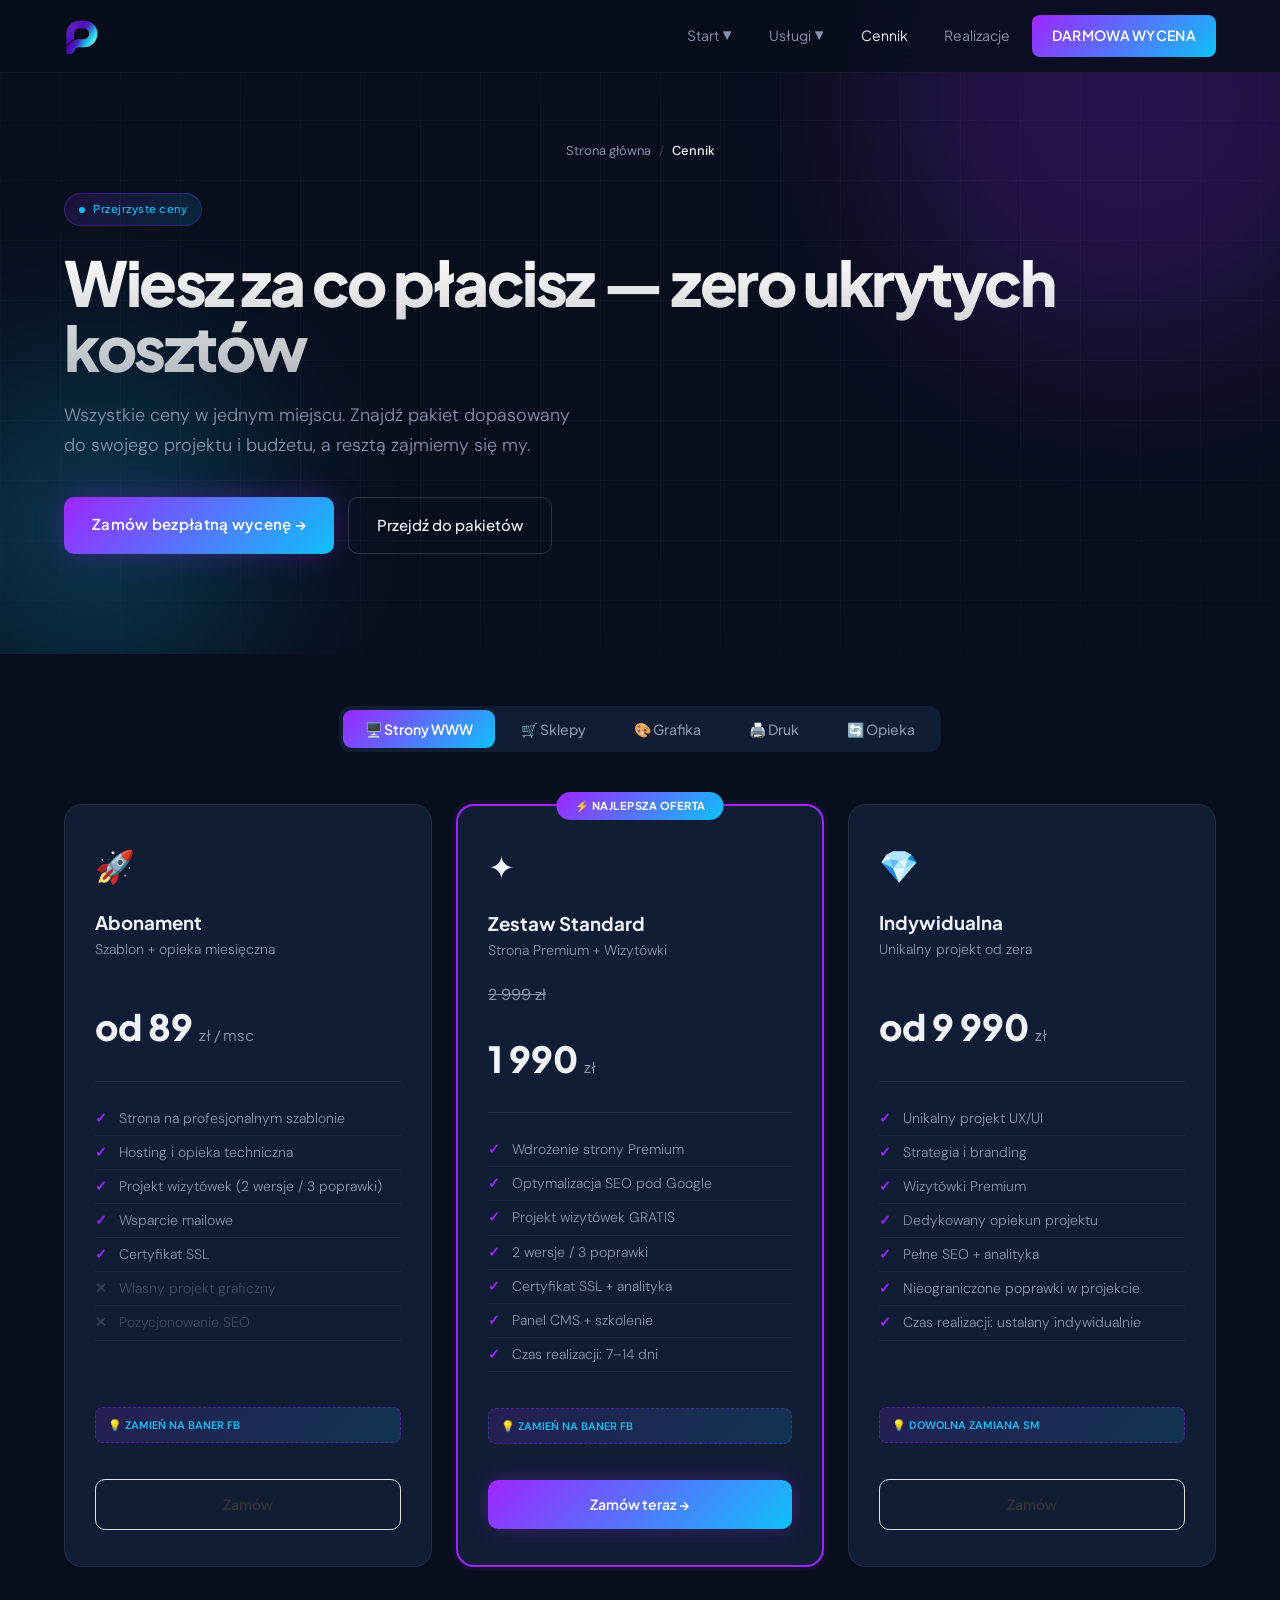
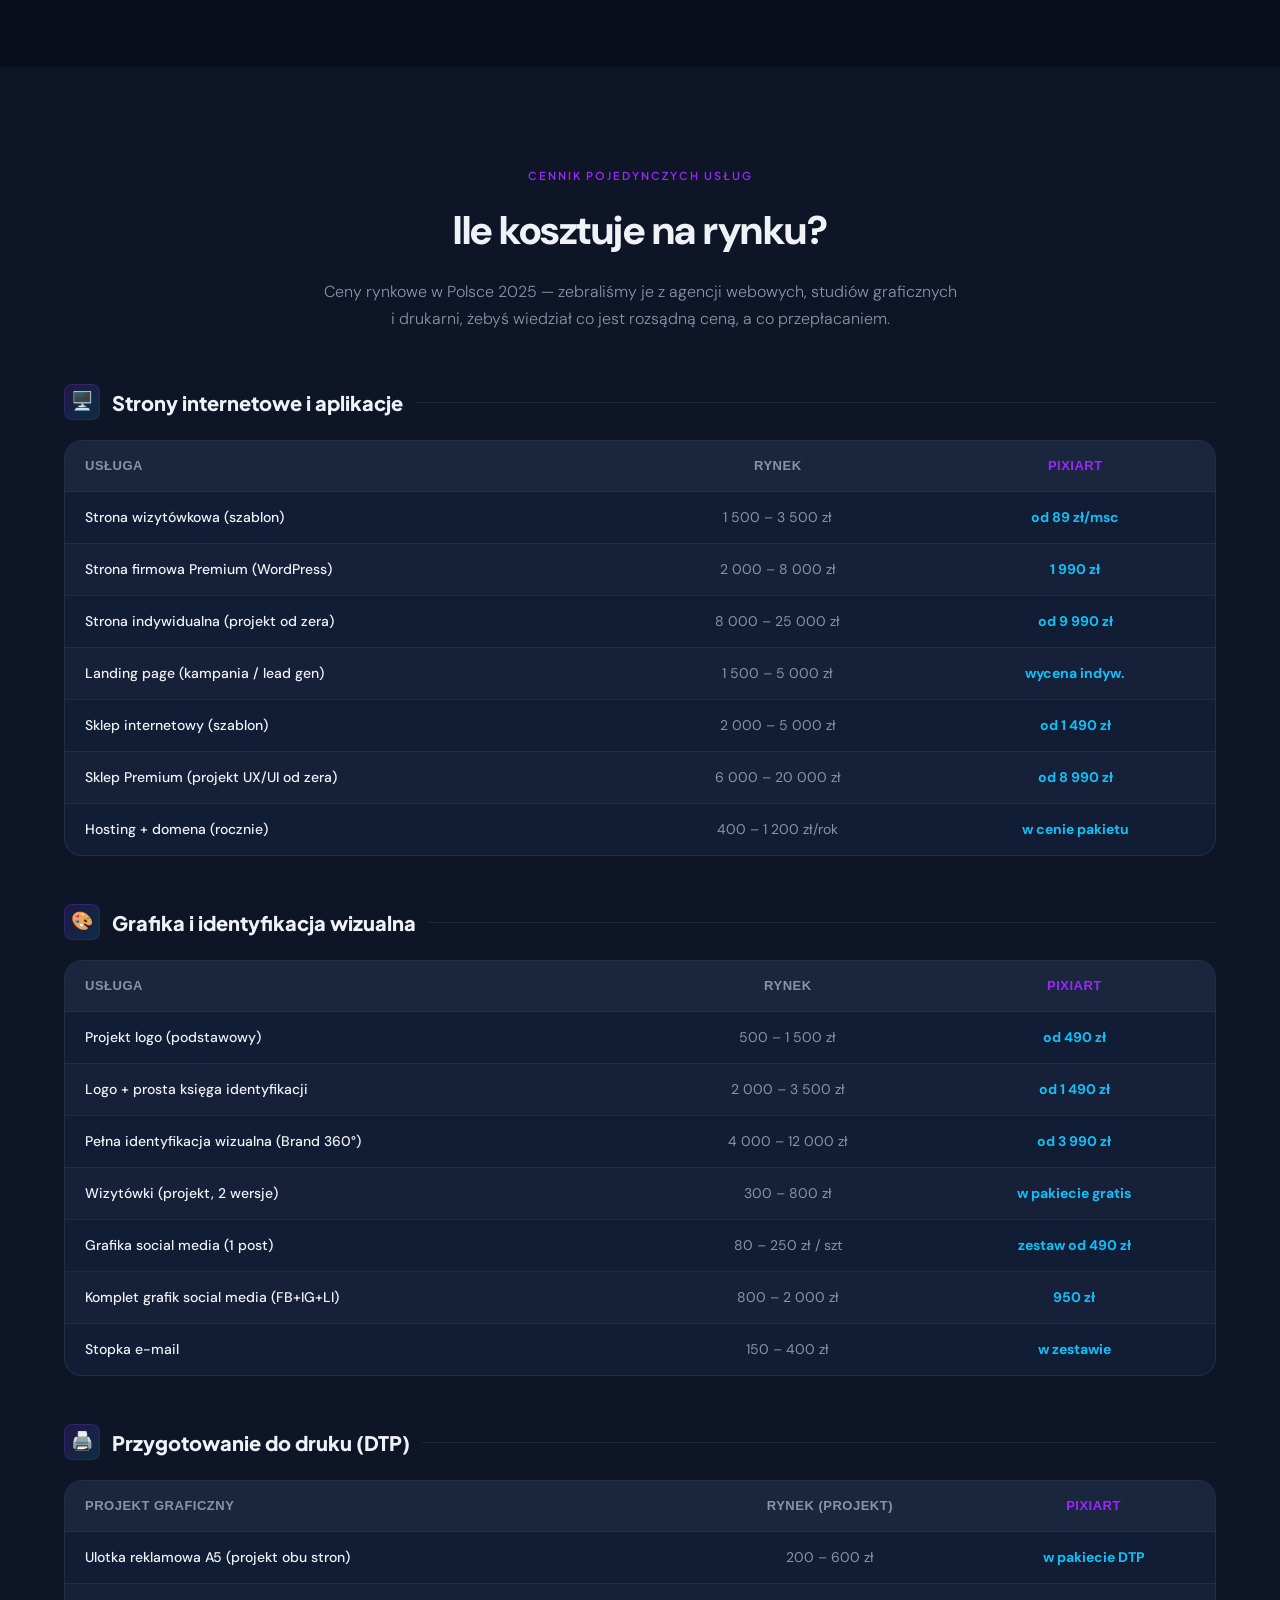
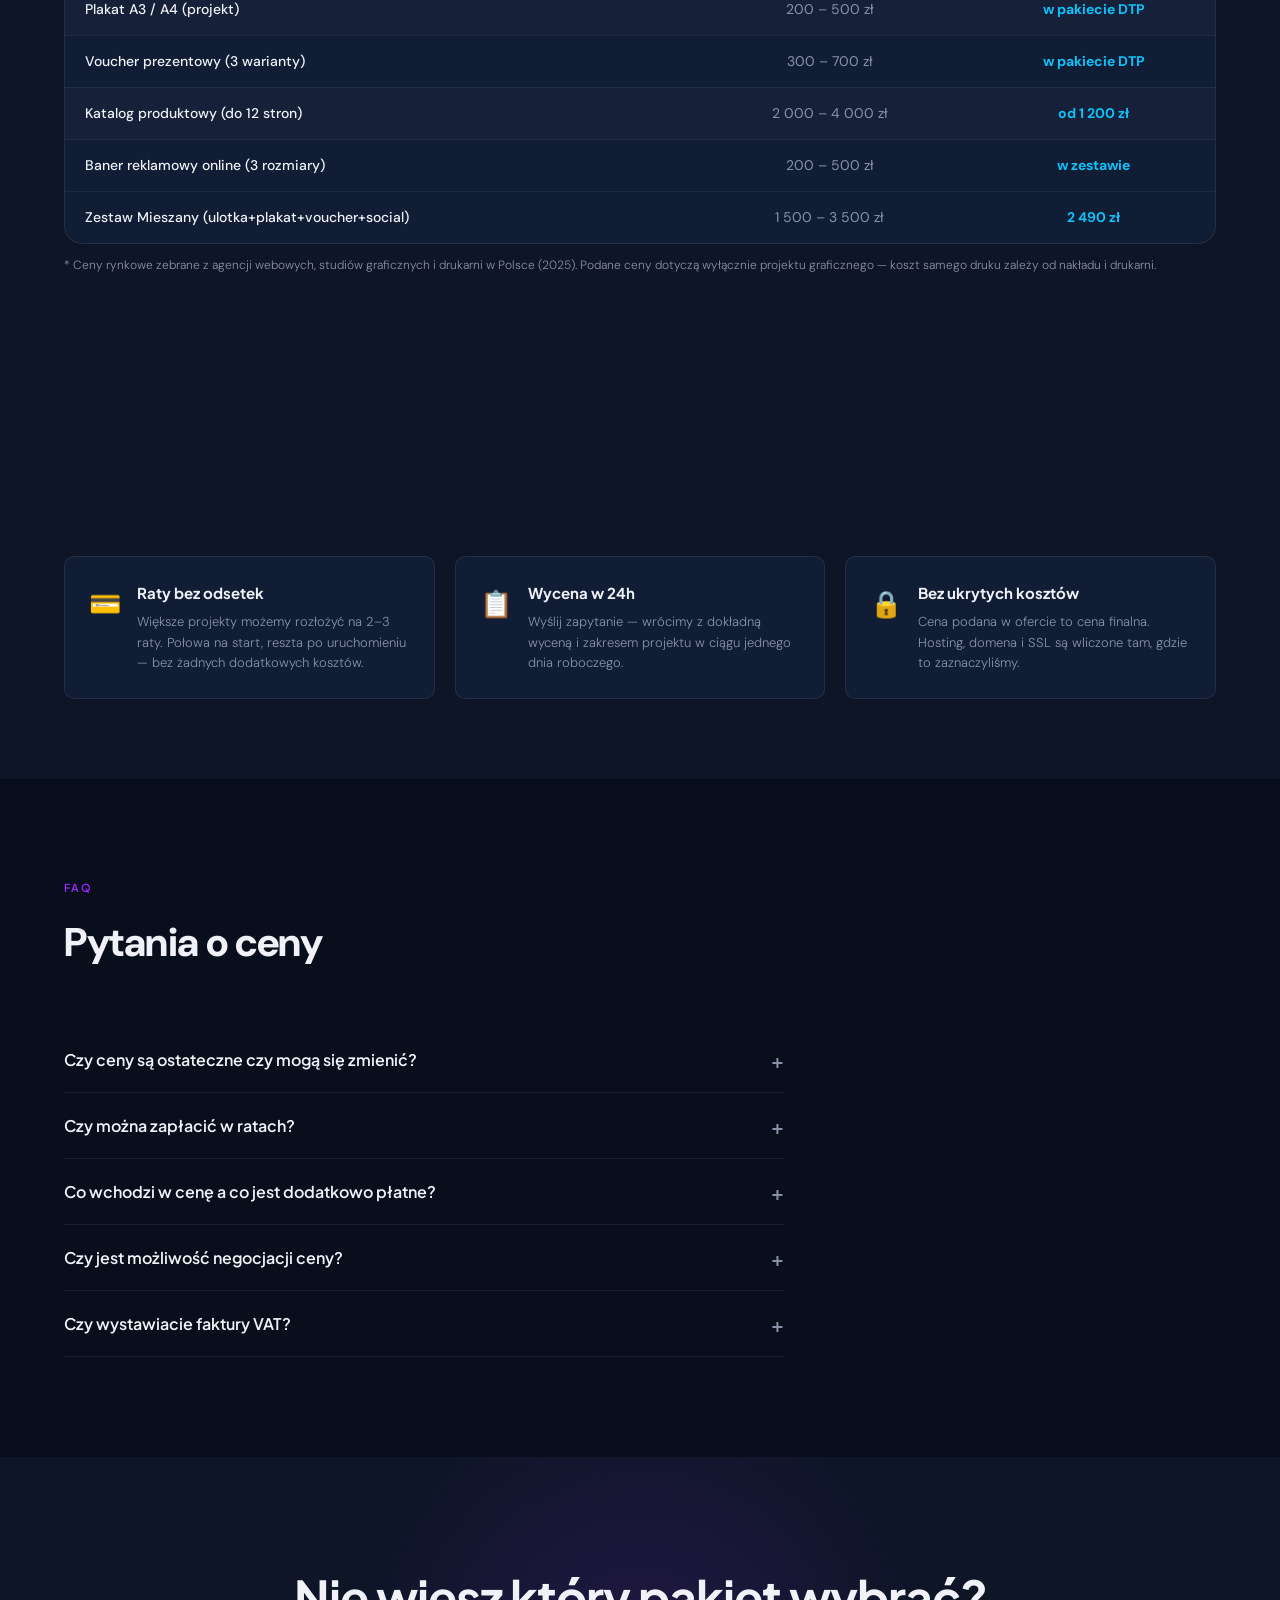
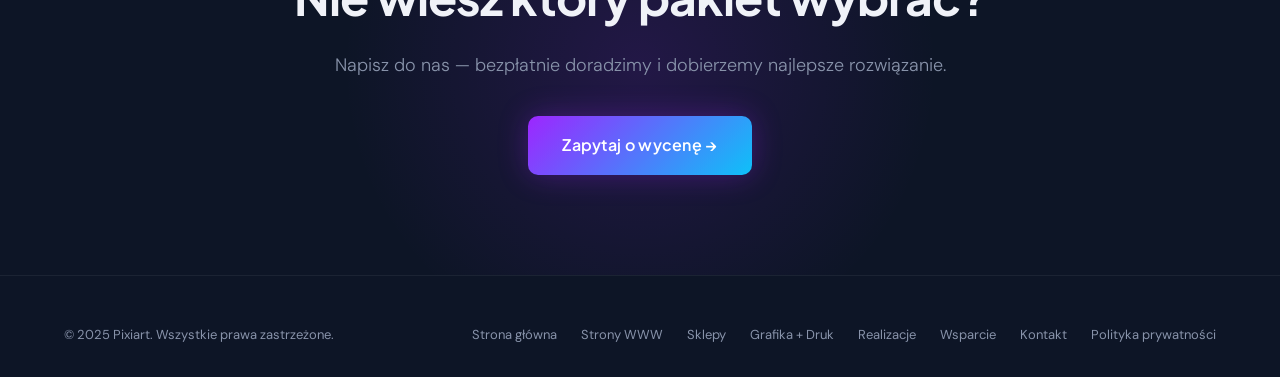
==== cennik.html @ 63eefca2 "no message" ====
<!DOCTYPE html>
<html lang="pl">
<head>
  <meta charset="UTF-8">
  <meta name="viewport" content="width=device-width, initial-scale=1.0">
  <meta name="description" content="Cennik — Pixiart. Przejrzyste ceny stron internetowych, sklepów e-commerce, identyfikacji wizualnej, grafiki i opieki po wdrożeniu. Bez ukrytych kosztów.">
  <title>Cennik — Pixiart</title>
 <link rel="stylesheet" href="style.css">
</head>
<body>

<!-- NAV -->
<nav class="nav" id="nav">
  <div class="nav__inner">
    <a href="index.html" class="logo">
      <img src="images/sygnet.png" alt="Pixiart Logo">
    </a>
    <ul class="nav__menu">
      <li class="nav__item">
        <a href="index.html" class="nav__link">Start <small>▼</small></a>
        <ul class="dropdown-menu">
          <li><a href="index.html#oferta">Strony WWW</a></li>
          <li><a href="index.html#sklepy">Sklepy Online</a></li>
          <li><a href="realizacje.html">Portfolio</a></li>
          <li><a href="index.html#komunikacja">Grafika + Druk</a></li>
          <li><a href="index.html#opinie">Opinie</a></li>
          <li><a href="index.html#faq">Najczęstsze pytania</a></li>
          <li><a href="wsparcie.html">Opieka po wdrożeniu</a></li>
        </ul>
      </li>
      <li class="nav__item">
        <a href="#" class="nav__link">Usługi <small>▼</small></a>
        <ul class="dropdown-menu">
          <li><a href="strony.html">Projektowanie Stron</a></li>
          <li><a href="sklepy.html">Sklepy E-commerce</a></li>
          <li><a href="identyfikacja.html">Grafika + Druk</a></li>
        </ul>
      </li>
      <li><a href="cennik.html" class="nav__link active">Cennik</a></li>
      <li><a href="realizacje.html" class="nav__link">Realizacje</a></li>
      <li><a href="kontakt.html" class="nav__link nav__cta">DARMOWA WYCENA</a></li>
    </ul>
    <button class="hamburger" id="hamburger" aria-label="Menu">
      <span></span><span></span><span></span>
    </button>
  </div>
</nav>

<!-- MOBILE MENU -->
<div class="mobile-menu" id="mobile-menu">
  <div style="padding: 20px; border-bottom: 1px solid rgba(255,255,255,0.1); margin-bottom: 10px;">
    <small style="color: var(--blue); text-transform: uppercase; letter-spacing: 1px;">Menu</small>
  </div>
  <a href="index.html#oferta" class="mob-link">Strony WWW</a>
  <a href="index.html#sklepy" class="mob-link">Sklepy Online</a>
  <a href="realizacje.html" class="mob-link">Realizacje</a>
  <a href="index.html#komunikacja" class="mob-link">Grafika + Druk</a>
  <a href="wsparcie.html" class="mob-link">Opieka i Wsparcie</a>
  <a href="index.html#faq" class="mob-link">FAQ</a>
  <div style="margin-top: 20px; padding: 0 20px;">
    <a href="kontakt.html" class="mob-cta">DARMOWA WYCENA →</a>
  </div>
</div>

<main>

<!-- HERO -->
<section class="hero">
  <div class="hero-orb hero-orb-1"></div>
  <div class="hero-orb hero-orb-2"></div>
  <div class="hero-grid"></div>
  <div class="container">
    <div class="breadcrumb" style="justify-content:center;">
      <a href="index.html">Strona główna</a>
      <span>/</span>
      <strong>Cennik</strong>
    </div>
    <div class="hero__label">Przejrzyste ceny</div>
    <h1>Wiesz za co płacisz — zero ukrytych kosztów</h1>
    <p class="hero__sub">Wszystkie ceny w jednym miejscu. Znajdź pakiet dopasowany do swojego projektu i budżetu, a resztą zajmiemy się my.</p>
    <div class="hero__actions">
      <a href="kontakt.html" class="btn-primary">Zamów bezpłatną wycenę →</a>
      <a href="#pakiety" class="btn-ghost">Przejdź do pakietów</a>
    </div>
  </div>
</section>

<!-- PAKIETY Z TABAMI -->
<section id="pakiety" style="padding-top:0;">
  <div class="container">

    <div class="reveal" style="text-align:center;">
      <div class="price-tabs">
        <button class="price-tab active" onclick="switchTab('www', this)">🖥️ Strony WWW</button>
        <button class="price-tab" onclick="switchTab('sklepy', this)">🛒 Sklepy</button>
        <button class="price-tab" onclick="switchTab('grafika', this)">🎨 Grafika</button>
        <button class="price-tab" onclick="switchTab('druk', this)">🖨️ Druk</button>
        <button class="price-tab" onclick="switchTab('opieka', this)">🔄 Opieka</button>
      </div>
    </div>

    <!-- ── TAB: WWW ── -->
    <div class="tab-panel active reveal" id="tab-www">
      <div class="cards-grid">
        <div class="price-card">
          <div class="card-icon">🚀</div>
          <h3>Abonament</h3>
          <p class="card-sub">Szablon + opieka miesięczna</p>
          <div class="card-price">od 89 <span>zł / msc</span></div>
          <div class="card-divider"></div>
          <ul class="card-list">
            <li>Strona na profesjonalnym szablonie</li>
            <li>Hosting i opieka techniczna</li>
            <li>Projekt wizytówek (2 wersje / 3 poprawki)</li>
            <li>Wsparcie mailowe</li>
            <li>Certyfikat SSL</li>
            <li class="no">Własny projekt graficzny</li>
            <li class="no">Pozycjonowanie SEO</li>
          </ul>
          <div class="exchange-tag">💡 ZAMIEŃ NA BANER FB</div>
          <a href="kontakt.html" class="card-btn">Zamów</a>
        </div>

        <div class="price-card price-card--featured">
          <div class="badge-top">⚡ NAJLEPSZA OFERTA</div>
          <div class="card-icon">✦</div>
          <h3>Zestaw Standard</h3>
          <p class="card-sub">Strona Premium + Wizytówki</p>
          <div class="price-old">2 999 zł</div>
          <div class="card-price">1 990 <span>zł</span></div>
          <div class="card-divider"></div>
          <ul class="card-list">
            <li>Wdrożenie strony Premium</li>
            <li>Optymalizacja SEO pod Google</li>
            <li>Projekt wizytówek GRATIS</li>
            <li>2 wersje / 3 poprawki</li>
            <li>Certyfikat SSL + analityka</li>
            <li>Panel CMS + szkolenie</li>
            <li>Czas realizacji: 7–14 dni</li>
          </ul>
          <div class="exchange-tag">💡 ZAMIEŃ NA BANER FB</div>
          <a href="kontakt.html" class="card-btn card-btn--primary">Zamów teraz →</a>
        </div>

        <div class="price-card">
          <div class="card-icon">💎</div>
          <h3>Indywidualna</h3>
          <p class="card-sub">Unikalny projekt od zera</p>
          <div class="card-price">od 9 990 <span>zł</span></div>
          <div class="card-divider"></div>
          <ul class="card-list">
            <li>Unikalny projekt UX/UI</li>
            <li>Strategia i branding</li>
            <li>Wizytówki Premium</li>
            <li>Dedykowany opiekun projektu</li>
            <li>Pełne SEO + analityka</li>
            <li>Nieograniczone poprawki w projekcie</li>
            <li>Czas realizacji: ustalany indywidualnie</li>
          </ul>
          <div class="exchange-tag">💡 DOWOLNA ZAMIANA SM</div>
          <a href="kontakt.html" class="card-btn">Zamów</a>
        </div>
      </div>
    </div>

    <!-- ── TAB: SKLEPY ── -->
    <div class="tab-panel reveal" id="tab-sklepy">
      <div class="cards-grid">
        <div class="price-card">
          <div class="card-icon">🛒</div>
          <h3>Sklep Starter</h3>
          <p class="card-sub">Gotowy szablon + konfiguracja</p>
          <div class="card-price">od 1 490 <span>zł</span></div>
          <div class="card-divider"></div>
          <ul class="card-list">
            <li>Sklep na sprawdzonym szablonie</li>
            <li>Do 50 produktów</li>
            <li>Płatności online (Przelewy24 / Stripe)</li>
            <li>Integracja z InPost / kurierami</li>
            <li>Certyfikat SSL</li>
            <li class="no">Własny projekt graficzny</li>
            <li class="no">Integracja z Baselinker</li>
          </ul>
          <div class="exchange-tag">💡 ZAMIEŃ NA BANER FB</div>
          <a href="kontakt.html" class="card-btn">Zamów</a>
        </div>

        <div class="price-card price-card--featured">
          <div class="badge-top">⚡ NAJPOPULARNIEJSZY</div>
          <div class="card-icon">🏪</div>
          <h3>Sklep Standard</h3>
          <p class="card-sub">Projekt Premium + pełna konfiguracja</p>
          <div class="price-old">5 990 zł</div>
          <div class="card-price">3 990 <span>zł</span></div>
          <div class="card-divider"></div>
          <ul class="card-list">
            <li>Unikalny projekt graficzny sklepu</li>
            <li>Nielimitowana liczba produktów</li>
            <li>Płatności (Przelewy24 / Stripe / BLIK)</li>
            <li>Integracja z InPost, DPD, kurierami</li>
            <li>Certyfikat SSL + analityka Google</li>
            <li>Podstawowe SEO sklepu GRATIS</li>
            <li>Facebook / Meta Pixel</li>
          </ul>
          <div class="exchange-tag">💡 ZAMIEŃ NA KAMPANIĘ META</div>
          <a href="kontakt.html" class="card-btn card-btn--primary">Zamów teraz →</a>
        </div>

        <div class="price-card">
          <div class="card-icon">🚀</div>
          <h3>Sklep Premium</h3>
          <p class="card-sub">Zaawansowany e-commerce od zera</p>
          <div class="card-price">od 8 990 <span>zł</span></div>
          <div class="card-divider"></div>
          <ul class="card-list">
            <li>Dedykowany projekt UX/UI</li>
            <li>Zaawansowane filtry i wyszukiwarka</li>
            <li>Program lojalnościowy / rabaty</li>
            <li>Integracja z ERP / Baselinker</li>
            <li>Pełne SEO + audyt prędkości</li>
            <li>Google Merchant + Shopping</li>
            <li>Dedykowany opiekun projektu</li>
          </ul>
          <div class="exchange-tag">💡 DOWOLNA ZAMIANA SM</div>
          <a href="kontakt.html" class="card-btn">Zamów</a>
        </div>
      </div>
    </div>

    <!-- ── TAB: GRAFIKA ── -->
    <div class="tab-panel reveal" id="tab-grafika">
      <div class="cards-grid">
        <div class="price-card">
          <div class="card-icon">✏️</div>
          <h3>Logo Basic</h3>
          <p class="card-sub">Logotyp dla nowej marki</p>
          <div class="card-price">od 490 <span>zł</span></div>
          <div class="card-divider"></div>
          <ul class="card-list">
            <li>Projekt logotypu (2 koncepcje)</li>
            <li>3 rundy poprawek</li>
            <li>Pliki źródłowe (AI, PDF, PNG, SVG)</li>
            <li>Wersja pozioma i pionowa</li>
            <li>Wersja kolorowa i mono</li>
            <li class="no">Paleta kolorów marki</li>
            <li class="no">Brand book</li>
          </ul>
          <a href="kontakt.html" class="card-btn">Zamów</a>
        </div>

        <div class="price-card price-card--featured">
          <div class="badge-top">💎 POLECAMY</div>
          <div class="card-icon">✦</div>
          <h3>Brand Identity</h3>
          <p class="card-sub">Pełna identyfikacja wizualna</p>
          <div class="card-price">od 1 490 <span>zł</span></div>
          <div class="card-divider"></div>
          <ul class="card-list">
            <li>Logo (3 koncepcje + poprawki)</li>
            <li>Paleta kolorów marki (HEX + CMYK)</li>
            <li>Dobór typografii (2 kroje)</li>
            <li>Projekt wizytówek (2 wersje)</li>
            <li>Szablony social media (3 formaty)</li>
            <li>Brand book — 1-stronicowe summary</li>
            <li>Stopka e-mail</li>
          </ul>
          <a href="kontakt.html" class="card-btn card-btn--primary">Zamów →</a>
        </div>

        <div class="price-card">
          <div class="card-icon">🖥️</div>
          <h3>Zestaw Cyfrowy</h3>
          <p class="card-sub">Social media i online</p>
          <div class="card-price">950 <span>zł</span></div>
          <div class="card-divider"></div>
          <ul class="card-list">
            <li>Grafiki social media (FB / IG / LinkedIn)</li>
            <li>Banery reklamowe online (3 rozmiary)</li>
            <li>Stopka e-mail z grafiką</li>
            <li>Okładka Facebook + zdjęcie profilowe</li>
            <li>Spójna identyfikacja wizualna</li>
            <li class="no">Materiały drukowane</li>
            <li class="no">Brand book</li>
          </ul>
          <a href="kontakt.html" class="card-btn">Zamów</a>
        </div>
      </div>
    </div>

    <!-- ── TAB: DRUK ── -->
    <div class="tab-panel reveal" id="tab-druk">
      <div class="cards-grid">
        <div class="price-card">
          <div class="card-icon">🖨️</div>
          <h3>Zestaw DTP</h3>
          <p class="card-sub">Materiały do druku</p>
          <div class="card-price">1 850 <span>zł</span></div>
          <div class="card-divider"></div>
          <ul class="card-list">
            <li>Ulotka reklamowa (2 strony)</li>
            <li>Plakat (A3 / A4 / A5 — 1 format)</li>
            <li>Voucher (3 warianty kwotowe)</li>
            <li>Przygotowanie do druku (CMYK + spady)</li>
            <li>Pliki gotowe dla drukarni</li>
            <li class="no">Grafiki online</li>
            <li class="no">Katalog / folder</li>
          </ul>
          <a href="kontakt.html" class="card-btn">Zamów</a>
        </div>

        <div class="price-card price-card--featured">
          <div class="badge-top">💎 POLECAMY</div>
          <div class="card-icon">🔁</div>
          <h3>Zestaw Mieszany</h3>
          <p class="card-sub">Online + druk w jednym</p>
          <div class="card-price">2 490 <span>zł</span></div>
          <div class="card-divider"></div>
          <ul class="card-list">
            <li>Grafiki online (FB / IG / LinkedIn)</li>
            <li>Ulotka + plakat + voucher</li>
            <li>Spójna identyfikacja wizualna</li>
            <li>Pełny pack marketingowy</li>
            <li>Przygotowanie do druku w cenie</li>
            <li>Banery reklamowe online</li>
            <li>Stopka e-mail</li>
          </ul>
          <a href="kontakt.html" class="card-btn card-btn--primary">Zamów →</a>
        </div>

        <div class="price-card">
          <div class="card-icon">📚</div>
          <h3>Katalog / Folder</h3>
          <p class="card-sub">Materiały sprzedażowe</p>
          <div class="card-price">od 1 200 <span>zł</span></div>
          <div class="card-divider"></div>
          <ul class="card-list">
            <li>Projekt katalogu (do 12 stron)</li>
            <li>Folder firmowy (3 warianty)</li>
            <li>Przygotowanie do druku (CMYK + spady)</li>
            <li>Wersja PDF do wysyłki mailowej</li>
            <li>2 rundy poprawek</li>
            <li class="no">Grafiki online</li>
            <li class="no">Social media</li>
          </ul>
          <a href="kontakt.html" class="card-btn">Zamów</a>
        </div>
      </div>
    </div>

    <!-- ── TAB: OPIEKA ── -->
    <div class="tab-panel" id="tab-opieka">
      <div class="care-cards reveal">
        <div class="care-card">
          <div class="care-tag care-tag--basic">BASIC</div>
          <h3>Opieka Basic</h3>
          <p class="care-sub">Dla małych stron wizytówkowych</p>
          <div class="care-price"><sup>od </sup>149 <sub>zł / msc</sub></div>
          <div class="care-divider"></div>
          <div class="care-limits">
            <div class="care-limit">📦 do 5 produktów / msc</div>
            <div class="care-limit">✏️ do 3 zmian treści / msc</div>
            <div class="care-limit">⏱️ czas reakcji: 48h</div>
          </div>
          <ul class="care-list">
            <li>Hosting + domena w cenie</li>
            <li>Certyfikat SSL</li>
            <li>Aktualizacje systemu CMS</li>
            <li>Kopia zapasowa (1× / tydzień)</li>
            <li>Raport miesięczny (odwiedziny)</li>
            <li class="no">Pozycjonowanie SEO</li>
            <li class="no">Grafiki social media</li>
            <li class="no">Dedykowany opiekun</li>
          </ul>
          <a href="kontakt.html" class="care-btn">Wybierz Basic</a>
        </div>

        <div class="care-card care-card--featured">
          <div class="badge-top">⚡ NAJPOPULARNIEJSZY</div>
          <div class="care-tag care-tag--pro">PRO</div>
          <h3>Opieka Pro</h3>
          <p class="care-sub">Dla sklepów i aktywnych firm</p>
          <div class="care-price"><sup>od </sup>349 <sub>zł / msc</sub></div>
          <div class="care-divider"></div>
          <div class="care-limits">
            <div class="care-limit">📦 do 20 produktów / msc</div>
            <div class="care-limit">✏️ do 10 zmian treści / msc</div>
            <div class="care-limit">⏱️ czas reakcji: 24h</div>
          </div>
          <ul class="care-list">
            <li>Hosting + domena w cenie</li>
            <li>Certyfikat SSL</li>
            <li>Aktualizacje systemu CMS</li>
            <li>Kopia zapasowa (codziennie)</li>
            <li>Raport miesięczny (pełna analityka)</li>
            <li>Podstawowe pozycjonowanie SEO</li>
            <li>2 grafiki social media / msc</li>
            <li class="no">Dedykowany opiekun</li>
          </ul>
          <a href="kontakt.html" class="care-btn care-btn--primary">Wybierz Pro →</a>
        </div>

        <div class="care-card">
          <div class="care-tag care-tag--max">MAX</div>
          <h3>Opieka Max</h3>
          <p class="care-sub">Dla rozwijających się e-commerce</p>
          <div class="care-price"><sup>od </sup>699 <sub>zł / msc</sub></div>
          <div class="care-divider"></div>
          <div class="care-limits">
            <div class="care-limit">📦 nielimitowane produkty</div>
            <div class="care-limit">✏️ nielimitowane zmiany</div>
            <div class="care-limit">⏱️ czas reakcji: 4h</div>
          </div>
          <ul class="care-list">
            <li>Hosting premium + domena</li>
            <li>Certyfikat SSL + WAF firewall</li>
            <li>Aktualizacje + monitoring 24/7</li>
            <li>Kopia zapasowa (real-time)</li>
            <li>Raport tygodniowy + rekomendacje</li>
            <li>Aktywne pozycjonowanie SEO</li>
            <li>4 grafiki social media / msc</li>
            <li><strong>Dedykowany opiekun projektu</strong></li>
          </ul>
          <a href="kontakt.html" class="care-btn">Wybierz Max</a>
        </div>
      </div>
    </div>

  </div>
</section>

<!-- CENNIK POJEDYNCZYCH USŁUG -->
<section style="background:var(--bg2);">
  <div class="container">
    <div class="reveal" style="text-align:center;max-width:640px;margin:0 auto 52px;">
      <div class="sec-label" style="text-align:center">Cennik pojedynczych usług</div>
      <div class="sec-title" style="text-align:center">Ile kosztuje na rynku?</div>
      <p style="color:var(--muted);font-size:16px;font-weight:300;text-align:center;">Ceny rynkowe w Polsce 2025 — zebraliśmy je z agencji webowych, studiów graficznych i drukarni, żebyś wiedział co jest rozsądną ceną, a co przepłacaniem.</p>
    </div>

    <!-- STRONY I APLIKACJE -->
    <div class="reveal" style="margin-bottom:48px;">
      <div style="display:flex;align-items:center;gap:12px;margin-bottom:20px;">
        <div style="width:36px;height:36px;border-radius:8px;background:var(--grad-soft);border:1px solid rgba(157,38,255,.2);display:flex;align-items:center;justify-content:center;font-size:18px;flex-shrink:0;">🖥️</div>
        <h3 style="font-size:20px;font-weight:800;">Strony internetowe i aplikacje</h3>
        <div style="flex:1;height:1px;background:rgba(255,255,255,.08);"></div>
      </div>
      <div style="background:var(--surface);border:1px solid rgba(255,255,255,.08);border-radius:var(--radius);overflow:hidden;">
        <table style="width:100%;border-collapse:collapse;font-size:14px;">
          <thead>
            <tr style="background:rgba(255,255,255,.04);border-bottom:1px solid rgba(255,255,255,.08);">
              <th style="padding:14px 20px;text-align:left;font-family:'Syne',sans-serif;font-weight:700;font-size:13px;color:var(--muted);letter-spacing:.5px;text-transform:uppercase;">Usługa</th>
              <th style="padding:14px 20px;text-align:center;font-family:'Syne',sans-serif;font-weight:700;font-size:13px;color:var(--muted);letter-spacing:.5px;text-transform:uppercase;">Rynek</th>
              <th style="padding:14px 20px;text-align:center;font-family:'Syne',sans-serif;font-weight:700;font-size:13px;color:var(--accent);letter-spacing:.5px;text-transform:uppercase;">Pixiart</th>
            </tr>
          </thead>
          <tbody>
            <tr style="border-bottom:1px solid rgba(255,255,255,.05);">
              <td style="padding:14px 20px;color:var(--text);font-weight:500;">Strona wizytówkowa (szablon)</td>
              <td style="padding:14px 20px;text-align:center;color:var(--muted);">1 500 – 3 500 zł</td>
              <td style="padding:14px 20px;text-align:center;font-weight:700;color:var(--blue);">od 89 zł/msc</td>
            </tr>
            <tr style="border-bottom:1px solid rgba(255,255,255,.05);background:rgba(255,255,255,.02);">
              <td style="padding:14px 20px;color:var(--text);font-weight:500;">Strona firmowa Premium (WordPress)</td>
              <td style="padding:14px 20px;text-align:center;color:var(--muted);">2 000 – 8 000 zł</td>
              <td style="padding:14px 20px;text-align:center;font-weight:700;color:var(--blue);">1 990 zł</td>
            </tr>
            <tr style="border-bottom:1px solid rgba(255,255,255,.05);">
              <td style="padding:14px 20px;color:var(--text);font-weight:500;">Strona indywidualna (projekt od zera)</td>
              <td style="padding:14px 20px;text-align:center;color:var(--muted);">8 000 – 25 000 zł</td>
              <td style="padding:14px 20px;text-align:center;font-weight:700;color:var(--blue);">od 9 990 zł</td>
            </tr>
            <tr style="border-bottom:1px solid rgba(255,255,255,.05);background:rgba(255,255,255,.02);">
              <td style="padding:14px 20px;color:var(--text);font-weight:500;">Landing page (kampania / lead gen)</td>
              <td style="padding:14px 20px;text-align:center;color:var(--muted);">1 500 – 5 000 zł</td>
              <td style="padding:14px 20px;text-align:center;font-weight:700;color:var(--blue);">wycena indyw.</td>
            </tr>
            <tr style="border-bottom:1px solid rgba(255,255,255,.05);">
              <td style="padding:14px 20px;color:var(--text);font-weight:500;">Sklep internetowy (szablon)</td>
              <td style="padding:14px 20px;text-align:center;color:var(--muted);">2 000 – 5 000 zł</td>
              <td style="padding:14px 20px;text-align:center;font-weight:700;color:var(--blue);">od 1 490 zł</td>
            </tr>
            <tr style="border-bottom:1px solid rgba(255,255,255,.05);background:rgba(255,255,255,.02);">
              <td style="padding:14px 20px;color:var(--text);font-weight:500;">Sklep Premium (projekt UX/UI od zera)</td>
              <td style="padding:14px 20px;text-align:center;color:var(--muted);">6 000 – 20 000 zł</td>
              <td style="padding:14px 20px;text-align:center;font-weight:700;color:var(--blue);">od 8 990 zł</td>
            </tr>
            <tr>
              <td style="padding:14px 20px;color:var(--text);font-weight:500;">Hosting + domena (rocznie)</td>
              <td style="padding:14px 20px;text-align:center;color:var(--muted);">400 – 1 200 zł/rok</td>
              <td style="padding:14px 20px;text-align:center;font-weight:700;color:var(--blue);">w cenie pakietu</td>
            </tr>
          </tbody>
        </table>
      </div>
    </div>

    <!-- GRAFIKA -->
    <div class="reveal" style="margin-bottom:48px;">
      <div style="display:flex;align-items:center;gap:12px;margin-bottom:20px;">
        <div style="width:36px;height:36px;border-radius:8px;background:var(--grad-soft);border:1px solid rgba(157,38,255,.2);display:flex;align-items:center;justify-content:center;font-size:18px;flex-shrink:0;">🎨</div>
        <h3 style="font-size:20px;font-weight:800;">Grafika i identyfikacja wizualna</h3>
        <div style="flex:1;height:1px;background:rgba(255,255,255,.08);"></div>
      </div>
      <div style="background:var(--surface);border:1px solid rgba(255,255,255,.08);border-radius:var(--radius);overflow:hidden;">
        <table style="width:100%;border-collapse:collapse;font-size:14px;">
          <thead>
            <tr style="background:rgba(255,255,255,.04);border-bottom:1px solid rgba(255,255,255,.08);">
              <th style="padding:14px 20px;text-align:left;font-family:'Syne',sans-serif;font-weight:700;font-size:13px;color:var(--muted);letter-spacing:.5px;text-transform:uppercase;">Usługa</th>
              <th style="padding:14px 20px;text-align:center;font-family:'Syne',sans-serif;font-weight:700;font-size:13px;color:var(--muted);letter-spacing:.5px;text-transform:uppercase;">Rynek</th>
              <th style="padding:14px 20px;text-align:center;font-family:'Syne',sans-serif;font-weight:700;font-size:13px;color:var(--accent);letter-spacing:.5px;text-transform:uppercase;">Pixiart</th>
            </tr>
          </thead>
          <tbody>
            <tr style="border-bottom:1px solid rgba(255,255,255,.05);">
              <td style="padding:14px 20px;color:var(--text);font-weight:500;">Projekt logo (podstawowy)</td>
              <td style="padding:14px 20px;text-align:center;color:var(--muted);">500 – 1 500 zł</td>
              <td style="padding:14px 20px;text-align:center;font-weight:700;color:var(--blue);">od 490 zł</td>
            </tr>
            <tr style="border-bottom:1px solid rgba(255,255,255,.05);background:rgba(255,255,255,.02);">
              <td style="padding:14px 20px;color:var(--text);font-weight:500;">Logo + prosta księga identyfikacji</td>
              <td style="padding:14px 20px;text-align:center;color:var(--muted);">2 000 – 3 500 zł</td>
              <td style="padding:14px 20px;text-align:center;font-weight:700;color:var(--blue);">od 1 490 zł</td>
            </tr>
            <tr style="border-bottom:1px solid rgba(255,255,255,.05);">
              <td style="padding:14px 20px;color:var(--text);font-weight:500;">Pełna identyfikacja wizualna (Brand 360°)</td>
              <td style="padding:14px 20px;text-align:center;color:var(--muted);">4 000 – 12 000 zł</td>
              <td style="padding:14px 20px;text-align:center;font-weight:700;color:var(--blue);">od 3 990 zł</td>
            </tr>
            <tr style="border-bottom:1px solid rgba(255,255,255,.05);background:rgba(255,255,255,.02);">
              <td style="padding:14px 20px;color:var(--text);font-weight:500;">Wizytówki (projekt, 2 wersje)</td>
              <td style="padding:14px 20px;text-align:center;color:var(--muted);">300 – 800 zł</td>
              <td style="padding:14px 20px;text-align:center;font-weight:700;color:var(--blue);">w pakiecie gratis</td>
            </tr>
            <tr style="border-bottom:1px solid rgba(255,255,255,.05);">
              <td style="padding:14px 20px;color:var(--text);font-weight:500;">Grafika social media (1 post)</td>
              <td style="padding:14px 20px;text-align:center;color:var(--muted);">80 – 250 zł / szt</td>
              <td style="padding:14px 20px;text-align:center;font-weight:700;color:var(--blue);">zestaw od 490 zł</td>
            </tr>
            <tr style="border-bottom:1px solid rgba(255,255,255,.05);background:rgba(255,255,255,.02);">
              <td style="padding:14px 20px;color:var(--text);font-weight:500;">Komplet grafik social media (FB+IG+LI)</td>
              <td style="padding:14px 20px;text-align:center;color:var(--muted);">800 – 2 000 zł</td>
              <td style="padding:14px 20px;text-align:center;font-weight:700;color:var(--blue);">950 zł</td>
            </tr>
            <tr>
              <td style="padding:14px 20px;color:var(--text);font-weight:500;">Stopka e-mail</td>
              <td style="padding:14px 20px;text-align:center;color:var(--muted);">150 – 400 zł</td>
              <td style="padding:14px 20px;text-align:center;font-weight:700;color:var(--blue);">w zestawie</td>
            </tr>
          </tbody>
        </table>
      </div>
    </div>

    <!-- DRUK -->
    <div class="reveal" style="margin-bottom:48px;">
      <div style="display:flex;align-items:center;gap:12px;margin-bottom:20px;">
        <div style="width:36px;height:36px;border-radius:8px;background:var(--grad-soft);border:1px solid rgba(157,38,255,.2);display:flex;align-items:center;justify-content:center;font-size:18px;flex-shrink:0;">🖨️</div>
        <h3 style="font-size:20px;font-weight:800;">Przygotowanie do druku (DTP)</h3>
        <div style="flex:1;height:1px;background:rgba(255,255,255,.08);"></div>
      </div>
      <div style="background:var(--surface);border:1px solid rgba(255,255,255,.08);border-radius:var(--radius);overflow:hidden;">
        <table style="width:100%;border-collapse:collapse;font-size:14px;">
          <thead>
            <tr style="background:rgba(255,255,255,.04);border-bottom:1px solid rgba(255,255,255,.08);">
              <th style="padding:14px 20px;text-align:left;font-family:'Syne',sans-serif;font-weight:700;font-size:13px;color:var(--muted);letter-spacing:.5px;text-transform:uppercase;">Projekt graficzny</th>
              <th style="padding:14px 20px;text-align:center;font-family:'Syne',sans-serif;font-weight:700;font-size:13px;color:var(--muted);letter-spacing:.5px;text-transform:uppercase;">Rynek (projekt)</th>
              <th style="padding:14px 20px;text-align:center;font-family:'Syne',sans-serif;font-weight:700;font-size:13px;color:var(--accent);letter-spacing:.5px;text-transform:uppercase;">Pixiart</th>
            </tr>
          </thead>
          <tbody>
            <tr style="border-bottom:1px solid rgba(255,255,255,.05);">
              <td style="padding:14px 20px;color:var(--text);font-weight:500;">Ulotka reklamowa A5 (projekt obu stron)</td>
              <td style="padding:14px 20px;text-align:center;color:var(--muted);">200 – 600 zł</td>
              <td style="padding:14px 20px;text-align:center;font-weight:700;color:var(--blue);">w pakiecie DTP</td>
            </tr>
            <tr style="border-bottom:1px solid rgba(255,255,255,.05);background:rgba(255,255,255,.02);">
              <td style="padding:14px 20px;color:var(--text);font-weight:500;">Plakat A3 / A4 (projekt)</td>
              <td style="padding:14px 20px;text-align:center;color:var(--muted);">200 – 500 zł</td>
              <td style="padding:14px 20px;text-align:center;font-weight:700;color:var(--blue);">w pakiecie DTP</td>
            </tr>
            <tr style="border-bottom:1px solid rgba(255,255,255,.05);">
              <td style="padding:14px 20px;color:var(--text);font-weight:500;">Voucher prezentowy (3 warianty)</td>
              <td style="padding:14px 20px;text-align:center;color:var(--muted);">300 – 700 zł</td>
              <td style="padding:14px 20px;text-align:center;font-weight:700;color:var(--blue);">w pakiecie DTP</td>
            </tr>
            <tr style="border-bottom:1px solid rgba(255,255,255,.05);background:rgba(255,255,255,.02);">
              <td style="padding:14px 20px;color:var(--text);font-weight:500;">Katalog produktowy (do 12 stron)</td>
              <td style="padding:14px 20px;text-align:center;color:var(--muted);">2 000 – 4 000 zł</td>
              <td style="padding:14px 20px;text-align:center;font-weight:700;color:var(--blue);">od 1 200 zł</td>
            </tr>
            <tr style="border-bottom:1px solid rgba(255,255,255,.05);">
              <td style="padding:14px 20px;color:var(--text);font-weight:500;">Baner reklamowy online (3 rozmiary)</td>
              <td style="padding:14px 20px;text-align:center;color:var(--muted);">200 – 500 zł</td>
              <td style="padding:14px 20px;text-align:center;font-weight:700;color:var(--blue);">w zestawie</td>
            </tr>
            <tr>
              <td style="padding:14px 20px;color:var(--text);font-weight:500;">Zestaw Mieszany (ulotka+plakat+voucher+social)</td>
              <td style="padding:14px 20px;text-align:center;color:var(--muted);">1 500 – 3 500 zł</td>
              <td style="padding:14px 20px;text-align:center;font-weight:700;color:var(--blue);">2 490 zł</td>
            </tr>
          </tbody>
        </table>
      </div>
      <p style="font-size:12px;color:var(--muted);margin-top:12px;font-weight:300;">* Ceny rynkowe zebrane z agencji webowych, studiów graficznych i drukarni w Polsce (2025). Podane ceny dotyczą wyłącznie projektu graficznego — koszt samego druku zależy od nakładu i drukarni.</p>
    </div>

  </div>
</section>

<!-- INFO BOXY -->
<section style="background:var(--bg2);padding:80px 0;">
  <div class="container">
    <div class="info-boxes reveal">
      <div class="info-box">
        <div class="ib-icon">💳</div>
        <div>
          <h4>Raty bez odsetek</h4>
          <p>Większe projekty możemy rozłożyć na 2–3 raty. Połowa na start, reszta po uruchomieniu — bez żadnych dodatkowych kosztów.</p>
        </div>
      </div>
      <div class="info-box">
        <div class="ib-icon">📋</div>
        <div>
          <h4>Wycena w 24h</h4>
          <p>Wyślij zapytanie — wrócimy z dokładną wyceną i zakresem projektu w ciągu jednego dnia roboczego.</p>
        </div>
      </div>
      <div class="info-box">
        <div class="ib-icon">🔒</div>
        <div>
          <h4>Bez ukrytych kosztów</h4>
          <p>Cena podana w ofercie to cena finalna. Hosting, domena i SSL są wliczone tam, gdzie to zaznaczyliśmy.</p>
        </div>
      </div>
    </div>
  </div>
</section>

<!-- FAQ -->
<section>
  <div class="container">
    <div class="reveal">
      <div class="sec-label">FAQ</div>
      <div class="sec-title">Pytania o ceny</div>
    </div>
    <div class="faq-list reveal">
      <div class="faq-item">
        <button class="faq-q" onclick="toggleFaq(this)">
          Czy ceny są ostateczne czy mogą się zmienić?
          <span class="faq-icon">+</span>
        </button>
        <div class="faq-a">
          <div class="faq-a-inner">Ceny podane w cenniku to ceny startowe — ostateczna kwota zależy od zakresu projektu i jest ustalana indywidualnie po briefie. Wycena jest zawsze bezpłatna i wysyłamy ją w ciągu 24h od kontaktu. Po akceptacji wyceny cena jest gwarantowana i się nie zmienia.</div>
        </div>
      </div>
      <div class="faq-item">
        <button class="faq-q" onclick="toggleFaq(this)">
          Czy można zapłacić w ratach?
          <span class="faq-icon">+</span>
        </button>
        <div class="faq-a">
          <div class="faq-a-inner">Tak — dla projektów powyżej 1 500 zł oferujemy płatność w 2 ratach: 50% zaliczki na start i 50% po oddaniu projektu. Dla większych realizacji możliwe są 3 raty. Bez odsetek i bez żadnych dodatkowych kosztów.</div>
        </div>
      </div>
      <div class="faq-item">
        <button class="faq-q" onclick="toggleFaq(this)">
          Co wchodzi w cenę a co jest dodatkowo płatne?
          <span class="faq-icon">+</span>
        </button>
        <div class="faq-a">
          <div class="faq-a-inner">W cenę wchodzi zawsze: projekt graficzny, wdrożenie, szkolenie z obsługi i pliki w wymaganych formatach. Dodatkowo płatne mogą być: zakup zdjęć stockowych (jeśli nie dostarczasz własnych), tłumaczenia treści, copywriting, domeny premium (.eu, .com, itd.) oraz dodatkowe rundy poprawek powyżej limitu pakietu.</div>
        </div>
      </div>
      <div class="faq-item">
        <button class="faq-q" onclick="toggleFaq(this)">
          Czy jest możliwość negocjacji ceny?
          <span class="faq-icon">+</span>
        </button>
        <div class="faq-a">
          <div class="faq-a-inner">Dla stałych klientów i przy zamówieniu kilku usług jednocześnie (np. strona + identyfikacja wizualna) chętnie rozmawiamy o rabatach pakietowych. Napisz do nas i omówimy szczegóły.</div>
        </div>
      </div>
      <div class="faq-item">
        <button class="faq-q" onclick="toggleFaq(this)">
          Czy wystawiacie faktury VAT?
          <span class="faq-icon">+</span>
        </button>
        <div class="faq-a">
          <div class="faq-a-inner">Tak — wystawiamy faktury VAT dla firm i osób prywatnych. Faktura jest wystawiana po wpłynięciu zaliczki lub po zakończeniu projektu, zgodnie z ustaleniami. Przyjmujemy przelewy bankowe i płatności online.</div>
        </div>
      </div>
    </div>
  </div>
</section>

<!-- CTA -->
<section style="background:var(--bg2);padding:100px 0;text-align:center;position:relative;overflow:hidden;">
  <div style="position:absolute;width:600px;height:600px;border-radius:50%;background:radial-gradient(circle,rgba(157,38,255,.15) 0%,transparent 70%);top:50%;left:50%;transform:translate(-50%,-50%);pointer-events:none;"></div>
  <div class="container" style="position:relative">
    <div class="reveal">
      <h2 style="font-size:clamp(28px,4vw,48px);letter-spacing:-1px;margin-bottom:14px;">Nie wiesz który pakiet wybrać?</h2>
      <p style="color:var(--muted);font-size:18px;margin-bottom:36px;font-weight:300;">Napisz do nas — bezpłatnie doradzimy i dobierzemy najlepsze rozwiązanie.</p>
      <a href="kontakt.html" class="btn-primary" style="font-size:16px;padding:16px 34px">Zapytaj o wycenę →</a>
    </div>
  </div>
</section>

</main>

<footer>
  <div class="container">
    <div class="footer-inner">
      <div class="footer-copy">© 2025 Pixiart. Wszystkie prawa zastrzeżone.</div>
      <div class="footer-links">
        <a href="index.html">Strona główna</a>
        <a href="strony.html">Strony WWW</a>
        <a href="sklepy.html">Sklepy</a>
        <a href="identyfikacja.html">Grafika + Druk</a>
        <a href="realizacje.html">Realizacje</a>
        <a href="wsparcie.html">Wsparcie</a>
        <a href="kontakt.html">Kontakt</a>
        <a href="#">Polityka prywatności</a>
      </div>
    </div>
  </div>
</footer>
<script type="module" src="app.js"></script>

</body>
</html>
---- style.css ----
/* ═══════════════════════════════════════════════
   ZMIENNE & RESET
════════════════════════════════════════════════ */
@import url('https://fonts.googleapis.com/css2?family=Nunito:wght@400;600;700;800;900&family=DM+Sans:ital,wght@0,300;0,400;0,500;1,300&display=swap');
@import url('https://fonts.googleapis.com/css2?family=Plus+Jakarta+Sans:wght@300;400;500;600;700;800&family=DM+Sans:ital,wght@0,300;0,400;0,500;1,300&display=swap');
:root {
  /* Kolory */
  --bg: #080e1c;
  --bg2: #0d1526;
  --surface: #111d35;
  --text: #f0f2f8;
  --muted: #8893aa;
  --faint: #1e2d4a;
  --accent: #9d26ff;
  --blue: #0ec1f8;
  --grad: linear-gradient(135deg, #9d26ff 0%, #0ec1f8 100%);
  --grad-soft: linear-gradient(135deg, rgba(157,38,255,.15) 0%, rgba(14,193,248,.15) 100%);
  --radius: 18px;
  --radius-sm: 10px;

  /* ── Czcionki ── */
--font-body:    'DM Sans', sans-serif;
--font-heading: 'Plus Jakarta Sans', sans-serif;
--font-ui:      'Plus Jakarta Sans', sans-serif;
--font-mono:    'JetBrains Mono', monospace;

  /* Rozmiary czcionek */
  --text-xs:   11px;
  --text-sm:   13px;
  --text-base: 15px;
  --text-md:   17px;
  --text-lg:   20px;
  --text-xl:   24px;
  --text-2xl:  32px;
  --text-3xl:  40px;
  --text-hero: clamp(36px, 5vw, 62px);

  /* Grubości */
  --fw-light:   300;
  --fw-regular: 400;
  --fw-medium:  500;
  --fw-semi:    600;
  --fw-bold:    700;
  --fw-black:   800;
}

*, *::before, *::after { box-sizing: border-box; margin: 0; padding: 0; }
html { scroll-behavior: smooth; }
body {
  font-family: var(--font-body);
  background: var(--bg);
  color: var(--text);
  line-height: 1.65;
  overflow-x: hidden;
}
h1, h2, h3, h4 { font-family: var(--font-heading); }

::-webkit-scrollbar { width: 4px; }
::-webkit-scrollbar-track { background: var(--bg); }
::-webkit-scrollbar-thumb { background: var(--accent); border-radius: 2px; }


/* ═══════════════════════════════════════════════
   LAYOUT
════════════════════════════════════════════════ */
.container { max-width: 1200px; margin: 0 auto; padding: 0 24px; position: relative; }
section { padding: 100px 0; }
.light { background: #f4f5f8; color: #111; }
.light .sec-label { color: #7c3aed; }
.light .sec-sub { color: #555; }


/* ═══════════════════════════════════════════════
   TYPOGRAFIA SEKCJI
════════════════════════════════════════════════ */
.sec-label {
  font-size: var(--text-xs); letter-spacing: 2px; font-weight: var(--fw-semi);
  color: var(--accent); margin-bottom: 12px; text-transform: uppercase;
  font-family: var(--font-ui);
}
.sec-title {
  font-size: clamp(26px, 3.5vw, 40px); font-weight: var(--fw-black);
  letter-spacing: -.5px; margin-bottom: 16px;
}
.sec-sub { color: var(--muted); font-size: var(--text-md); font-weight: var(--fw-light); max-width: 560px; }


/* ═══════════════════════════════════════════════
   BREADCRUMB
════════════════════════════════════════════════ */
.breadcrumb {
  display: flex; align-items: center; gap: 8px;
  font-size: var(--text-sm); color: var(--muted); margin-bottom: 32px; flex-wrap: wrap;
}
.breadcrumb a { color: var(--muted); text-decoration: none; transition: .2s; }
.breadcrumb a:hover { color: var(--blue); }
.breadcrumb span { color: rgba(255,255,255,.2); }
.breadcrumb strong { color: var(--text); font-weight: var(--fw-medium); }


/* ═══════════════════════════════════════════════
   PRZYCISKI
════════════════════════════════════════════════ */
.btn-primary {
  padding: 15px 28px; background: var(--grad);
  color: #fff; text-decoration: none; border-radius: 10px;
  font-weight: var(--fw-semi); font-size: var(--text-base); letter-spacing: .3px;
  font-family: var(--font-ui);
  transition: .25s; box-shadow: 0 0 30px rgba(157,38,255,.3); display: inline-block;
}
.btn-primary:hover { transform: translateY(-2px); box-shadow: 0 0 50px rgba(157,38,255,.5); }

.btn-ghost {
  padding: 15px 28px; border: 1px solid rgba(255,255,255,.15);
  color: var(--text); text-decoration: none; border-radius: 10px;
  font-weight: var(--fw-medium); font-size: var(--text-base); transition: .25s; display: inline-block;
  font-family: var(--font-ui);
}
.btn-ghost:hover { border-color: rgba(255,255,255,.35); background: rgba(255,255,255,.05); }


/* ═══════════════════════════════════════════════
   NAWIGACJA
════════════════════════════════════════════════ */
.nav {
  position: fixed; top: 0; width: 100%; z-index: 1000;
  background: rgba(8,14,28,.88);
  backdrop-filter: blur(18px);
  border-bottom: 1px solid rgba(255,255,255,.06);
  transition: box-shadow .3s;
}
.nav.scrolled { box-shadow: 0 8px 40px rgba(0,0,0,.4); }
.nav__inner {
  max-width: 1200px; margin: 0 auto;
  display: flex; align-items: center; justify-content: space-between;
  padding: 0 24px; height: 72px;
}

/* Logo */
.logo { display: flex; align-items: center; gap: 10px; text-decoration: none; flex-shrink: 0; }
.logo img { height: 37px; width: auto; display: block; }
.logo-mark {
  width: 36px; height: 36px; border-radius: 8px;
  background: var(--grad);
  display: flex; align-items: center; justify-content: center;
  font-family: var(--font-heading); font-weight: var(--fw-black); font-size: 18px; color: #fff;
}
.logo-name { font-family: var(--font-heading); font-weight: var(--fw-bold); font-size: 18px; letter-spacing: -.3px; }

/* Menu desktopowe */
.nav__menu { display: flex; align-items: center; gap: 8px; list-style: none; }
.nav__item { position: relative; list-style: none; }
.nav__link {
  color: var(--muted); text-decoration: none; font-weight: var(--fw-regular); font-size: 14px;
  padding: 6px 14px; border-radius: 6px; transition: .2s;
  display: flex; align-items: center; gap: 4px;
  font-family: var(--font-ui);
}
.nav__link:hover { color: var(--text); background: rgba(255,255,255,.06); }
.nav__link.active { color: var(--text); }
.nav__cta {
  padding: 9px 20px !important; background: var(--grad) !important;
  border-radius: 8px !important; color: #fff !important;
  font-weight: var(--fw-semi) !important; letter-spacing: .3px; transition: opacity .2s !important;
}
.nav__cta:hover { opacity: .88; background: var(--grad) !important; }

/* Dropdown */
.dropdown-menu {
  display: none; position: absolute; top: calc(100% + 8px); left: 0;
  background: var(--surface); border: 1px solid rgba(255,255,255,.1);
  border-radius: 12px; padding: 8px; min-width: 220px;
  box-shadow: 0 20px 50px rgba(0,0,0,.5); z-index: 100;
}
.dropdown-menu li { list-style: none; }
.dropdown-menu a {
  display: block; padding: 9px 14px; color: var(--muted);
  text-decoration: none; font-size: 14px; border-radius: 8px;
  transition: .2s; white-space: nowrap;
  font-family: var(--font-ui);
}
.dropdown-menu a:hover { background: rgba(255,255,255,.06); color: var(--text); }

/* Hamburger */
.hamburger {
  display: none; flex-direction: column; gap: 5px;
  cursor: pointer; padding: 8px; background: none; border: none;
}
.hamburger span { width: 22px; height: 2px; background: var(--text); border-radius: 2px; transition: .3s; display: block; }
.hamburger.open span:nth-child(1) { transform: translateY(7px) rotate(45deg); }
.hamburger.open span:nth-child(2) { opacity: 0; }
.hamburger.open span:nth-child(3) { transform: translateY(-7px) rotate(-45deg); }

/* Menu mobilne */
.mobile-menu {
  display: none; position: fixed; top: 72px; left: 0; right: 0; bottom: 0;
  background: rgba(8,14,28,.97); backdrop-filter: blur(20px);
  z-index: 999; flex-direction: column; align-items: center; justify-content: center; gap: 8px;
}
.mobile-menu.open { display: flex; }
.mobile-menu a {
  color: var(--text); text-decoration: none;
  font-family: var(--font-heading); font-size: 24px; font-weight: var(--fw-bold);
  padding: 12px 30px; border-radius: 10px; transition: .2s; width: 280px; text-align: center;
}
.mobile-menu a:hover { background: var(--faint); }
.mobile-menu .mob-cta {
  margin-top: 16px; background: var(--grad) !important;
  color: #fff; font-size: var(--text-base) !important; padding: 14px 40px !important; border-radius: 10px;
}


/* ═══════════════════════════════════════════════
   STRONA W BUDOWIE
════════════════════════════════════════════════ */
.wip-section {
  min-height: 100vh;
  display: flex;
  align-items: center;
  justify-content: center;
  position: relative;
  overflow: hidden;
  padding: 0;
}

.wip-bg {
  position: absolute;
  inset: 0;
  pointer-events: none;
}

.wip-inner {
  position: relative;
  z-index: 1;
  text-align: center;
  padding: 0 24px;
  display: flex;
  flex-direction: column;
  align-items: center;
  gap: 0;
  animation: fadeUp .8s ease both;
}

.wip-badge {
  display: inline-flex;
  align-items: center;
  gap: 8px;
  background: var(--grad-soft);
  border: 1px solid rgba(157,38,255,.3);
  padding: 7px 18px;
  border-radius: 30px;
  font-size: var(--text-xs);
  font-weight: var(--fw-semi);
  color: var(--blue);
  letter-spacing: 1.5px;
  font-family: var(--font-ui);
  margin-bottom: 32px;
}

.wip-dot {
  width: 7px;
  height: 7px;
  border-radius: 50%;
  background: var(--blue);
  animation: pulse 2s infinite;
  flex-shrink: 0;
}

.wip-title {
  font-family: var(--font-heading);
  font-size: clamp(42px, 6vw, 80px);
  font-weight: var(--fw-black);
  letter-spacing: -0.04em;
  line-height: 1.05;
  background: linear-gradient(180deg, #fff 0%, rgba(255,255,255,.65) 100%);
  -webkit-background-clip: text;
  -webkit-text-fill-color: transparent;
  margin-bottom: 24px;
}

.wip-sub {
  color: var(--muted);
  font-size: var(--text-md);
  font-weight: var(--fw-light);
  line-height: 1.7;
  max-width: 440px;
  margin-bottom: 40px;
}


/* ═══════════════════════════════════════════════
   HERO — wspólne (dla podstron)
════════════════════════════════════════════════ */
.hero { padding: 140px 0 100px; position: relative; overflow: hidden; }

.hero-bg { position: absolute; inset: 0; pointer-events: none; }

.hero-orb {
  position: absolute; border-radius: 50%; filter: blur(80px); opacity: .2; pointer-events: none;
  animation: float 20s infinite alternate ease-in-out;
}
.hero-orb-1 { width: 500px; height: 500px; background: var(--accent); top: -150px; right: -100px; }
.hero-orb-2 { width: 350px; height: 350px; background: var(--blue); bottom: -50px; left: -80px; animation-delay: -5s; }

.hero-grid {
  position: absolute; inset: 0; pointer-events: none;
  background-image:
    linear-gradient(rgba(255,255,255,.03) 1px, transparent 1px),
    linear-gradient(90deg, rgba(255,255,255,.03) 1px, transparent 1px);
  background-size: 60px 60px;
  mask-image: radial-gradient(ellipse 80% 80% at 50% 50%, black 40%, transparent 100%);
}

.hero__label {
  display: inline-flex; align-items: center; gap: 8px;
  background: var(--grad-soft); border: 1px solid rgba(157,38,255,.3);
  padding: 6px 14px; border-radius: 20px;
  font-size: var(--text-xs); font-weight: var(--fw-medium); color: var(--blue);
  letter-spacing: .5px; margin-bottom: 24px;
  font-family: var(--font-ui);
}
.hero__label::before {
  content: ''; width: 6px; height: 6px; border-radius: 50%;
  background: var(--blue); animation: pulse 2s infinite;
}

h1 {
  font-family: var(--font-heading); font-weight: var(--fw-black);
  font-size: var(--text-hero); line-height: 1.05; letter-spacing: -0.04em;
  background: linear-gradient(180deg, #fff 0%, rgba(255,255,255,.7) 100%);
  -webkit-background-clip: text; -webkit-text-fill-color: transparent;
}
.hero__sub {
  color: var(--muted); margin-top: 20px;
  font-size: 18px; max-width: 520px; font-weight: var(--fw-light); line-height: 1.7;
}
.hero__actions { display: flex; gap: 14px; margin-top: 36px; flex-wrap: wrap; }
.hero__stats { display: flex; gap: 32px; margin-top: 48px; flex-wrap: wrap; }
.hero__stat-num { font-family: var(--font-heading); font-size: 28px; font-weight: var(--fw-black); }
.hero__stat-num span { background: var(--grad); -webkit-background-clip: text; -webkit-text-fill-color: transparent; }
.hero__stat-label { font-size: var(--text-sm); color: var(--muted); margin-top: 2px; }

/* Hero z dwoma kolumnami */
.hero__inner { display: grid; grid-template-columns: 1fr 1fr; gap: 80px; align-items: center; }

/* Hero wyśrodkowany (np. strony wewnętrzne) */
.hero--centered { text-align: center; }
.hero--centered h1 { max-width: 720px; margin: 0 auto; }
.hero--centered .hero__sub { margin: 20px auto 0; }
.hero--centered .hero__actions { justify-content: center; }

/* Hero visual — wspólny kontener */
.hero__visual { position: relative; height: 380px; }

/* Badge nad obrazkiem */
.hero__badge {
  position: absolute; bottom: -16px; right: -16px;
  background: var(--grad); padding: 14px 18px; border-radius: 14px;
  font-family: var(--font-heading); font-weight: var(--fw-bold); font-size: var(--text-sm);
  box-shadow: 0 10px 30px rgba(157,38,255,.4); color: #fff; text-align: center;
}

/* ── Hero Mockup (strona główna) ── */
.hero__mockup {
  width: 100%; border-radius: 20px; overflow: hidden;
  border: 1px solid rgba(255,255,255,.1);
  box-shadow: 0 30px 80px rgba(0,0,0,.5);
}
.mockup-bar { background: var(--surface); padding: 12px 16px; display: flex; align-items: center; gap: 8px; }
.mockup-dot { width: 10px; height: 10px; border-radius: 50%; }
.mockup-screen { background: #fff; height: 280px; position: relative; overflow: hidden; }
.mockup-screen-inner { padding: 24px; }
.ms-nav { display: flex; justify-content: space-between; align-items: center; margin-bottom: 20px; }
.ms-logo-bar { width: 70px; height: 10px; background: #1a1a2e; border-radius: 5px; }
.ms-links { display: flex; gap: 10px; }
.ms-link { width: 40px; height: 8px; background: #e5e7eb; border-radius: 4px; }
.ms-hero-block { display: grid; grid-template-columns: 1fr 1fr; gap: 16px; align-items: center; }
.ms-title  { width: 90%; height: 14px; background: #1a1a2e; border-radius: 4px; margin-bottom: 8px; }
.ms-title2 { width: 70%; height: 14px; background: #1a1a2e; border-radius: 4px; margin-bottom: 16px; }
.ms-sub    { width: 100%; height: 8px; background: #e5e7eb; border-radius: 4px; margin-bottom: 6px; }
.ms-cta-btn { width: 90px; height: 28px; border-radius: 6px; background: var(--grad); margin-top: 10px; }
.ms-img    { width: 100%; height: 120px; background: linear-gradient(135deg,#f3e8ff,#e0f2fe); border-radius: 8px; }
.ms-cards  { display: flex; gap: 10px; margin-top: 20px; }
.ms-card   { flex: 1; height: 60px; background: #f9fafb; border-radius: 8px; border: 1px solid #e5e7eb; }

/* ── Pływające ekrany (strony usług) ── */
.screen, .shop-screen, .dash-card {
  position: absolute; border-radius: 14px; overflow: hidden;
  border: 1px solid rgba(255,255,255,.1); box-shadow: 0 20px 60px rgba(0,0,0,.5);
}
.screen-main, .shop-main, .dash-main { width: 78%; right: 0; top: 0; animation: floatA 7s ease-in-out infinite; }
.screen-side, .shop-cart, .dash-mini { animation: floatB 7s ease-in-out infinite; }
.screen-side { width: 46%; left: 0; bottom: 20px; }
.shop-cart  { width: 42%; left: 0; bottom: 10px; }
.dash-mini  { width: 44%; left: 0; bottom: 10px; animation-duration: 8s; }
.screen-bar, .ss-bar, .dash-bar {
  padding: 10px 14px; display: flex; align-items: center; gap: 6px;
}
.screen-bar, .ss-bar { background: #1a2540; }
.dash-bar { background: rgba(255,255,255,.04); justify-content: space-between; border-bottom: 1px solid rgba(255,255,255,.06); }
.s-dot, .ss-dot, .pm-dot, .dash-dot { width: 8px; height: 8px; border-radius: 50%; }
.screen-body, .ss-products { background: #fff; }

/* Wnętrze mockupa strony (screen) */
.sb-nav { display: flex; justify-content: space-between; align-items: center; padding: 12px 16px; border-bottom: 1px solid #f0f0f0; }
.sb-logo { width: 60px; height: 9px; background: #1a1a2e; border-radius: 4px; }
.sb-links { display: flex; gap: 8px; }
.sb-link { width: 35px; height: 7px; background: #e5e7eb; border-radius: 3px; }
.sb-hero { padding: 16px; display: grid; grid-template-columns: 1fr 1fr; gap: 12px; align-items: center; }
.sb-title { height: 11px; background: #1a1a2e; border-radius: 4px; margin-bottom: 6px; }
.sb-sub   { height: 7px; background: #e5e7eb; border-radius: 3px; margin-bottom: 4px; }
.sb-btn   { width: 70px; height: 22px; background: var(--grad); border-radius: 5px; margin-top: 8px; }
.sb-img   { height: 90px; background: linear-gradient(135deg,#f3e8ff,#e0f2fe); border-radius: 8px; }
.sb-cards { display: flex; gap: 8px; padding: 0 16px 14px; }
.sb-card  { flex: 1; height: 48px; background: #f9fafb; border-radius: 8px; border: 1px solid #e5e7eb; }

/* Wnętrze mockupa mobilnego */
.sm-body  { background: #fff; padding: 12px; }
.sm-img   { height: 70px; background: linear-gradient(135deg,#f3e8ff,#e0f2fe); border-radius: 8px; margin-bottom: 10px; }
.sm-title { height: 10px; background: #1a1a2e; border-radius: 4px; margin-bottom: 5px; width: 80%; }
.sm-sub   { height: 7px; background: #e5e7eb; border-radius: 3px; margin-bottom: 4px; width: 90%; }
.sm-btn   { width: 100%; height: 26px; background: var(--grad); border-radius: 6px; margin-top: 8px; }

/* Wnętrze mockupa sklepu */
.ss-nav   { display: flex; justify-content: space-between; align-items: center; padding: 10px 14px; border-bottom: 1px solid #f0f0f0; }
.ss-logo  { width: 55px; height: 8px; background: #1a1a2e; border-radius: 4px; }
.ss-search { flex: 1; height: 24px; background: #f5f5f5; border-radius: 6px; margin: 0 12px; }
.ss-cart-icon { width: 28px; height: 24px; background: var(--grad); border-radius: 6px; }
.ss-cats  { display: flex; gap: 6px; padding: 8px 14px; border-bottom: 1px solid #f5f5f5; overflow: hidden; }
.ss-cat   { padding: 4px 10px; border-radius: 20px; font-size: 0; height: 18px; flex-shrink: 0; }
.ss-products { display: grid; grid-template-columns: repeat(3,1fr); gap: 8px; padding: 10px 14px; }
.ss-product { border-radius: 8px; overflow: hidden; border: 1px solid #f0f0f0; }
.ss-product-img { height: 52px; }
.ss-product-info { padding: 6px; }
.ss-product-name  { height: 6px; background: #e5e7eb; border-radius: 3px; margin-bottom: 4px; }
.ss-product-price { height: 8px; width: 55%; background: #9d26ff; border-radius: 3px; opacity: .7; }
.sc-body  { padding: 12px; }
.sc-title { height: 10px; width: 70%; background: #1a1a2e; border-radius: 4px; margin-bottom: 12px; }
.sc-item  { display: flex; gap: 8px; margin-bottom: 8px; align-items: center; }
.sc-thumb { width: 32px; height: 32px; border-radius: 6px; flex-shrink: 0; }
.sc-info  { flex: 1; }
.sc-name  { height: 7px; background: #e5e7eb; border-radius: 3px; margin-bottom: 4px; }
.sc-price { height: 7px; width: 50%; background: #9d26ff; border-radius: 3px; opacity: .6; }
.sc-divider { height: 1px; background: #f0f0f0; margin: 8px 0; }
.sc-btn   { width: 100%; height: 26px; background: var(--grad); border-radius: 6px; }

/* Wnętrze dashboardu */
.dash-title-bar { height: 8px; width: 80px; background: rgba(255,255,255,.2); border-radius: 3px; }
.dash-body  { padding: 16px; }
.dash-dots  { display: flex; gap: 5px; }
.dash-stats { display: grid; grid-template-columns: repeat(3,1fr); gap: 8px; margin-bottom: 14px; }
.dash-stat  { background: rgba(255,255,255,.04); border-radius: 8px; padding: 10px; border: 1px solid rgba(255,255,255,.06); }
.dash-stat-num   { height: 12px; border-radius: 3px; margin-bottom: 5px; }
.dash-stat-label { height: 6px; width: 70%; background: rgba(255,255,255,.15); border-radius: 3px; }
.dash-chart { background: rgba(255,255,255,.03); border-radius: 10px; padding: 12px; border: 1px solid rgba(255,255,255,.06); }
.dash-chart-bars { display: flex; align-items: flex-end; gap: 4px; height: 50px; }
.dash-bar-item   { flex: 1; border-radius: 3px 3px 0 0; }
.mini-body   { padding: 14px; }
.mini-status { display: flex; align-items: center; gap: 8px; margin-bottom: 10px; }
.status-dot  { width: 8px; height: 8px; border-radius: 50%; background: #22c55e; flex-shrink: 0; animation: pulse 2s infinite; }
.mini-label  { height: 8px; background: rgba(255,255,255,.5); border-radius: 3px; width: 100px; }
.mini-row    { height: 6px; background: rgba(255,255,255,.15); border-radius: 3px; margin-bottom: 5px; }

/* Portfolio mock (prostszy) */
.portfolio-mock, .project-mock { width: 100%; height: 100%; display: flex; flex-direction: column; }
.pm-header { height: 36px; display: flex; align-items: center; padding: 0 14px; gap: 6px; }
.pm-body   { flex: 1; padding: 14px; display: flex; flex-direction: column; gap: 8px; }
.pm-row    { border-radius: 4px; }

/* Canvas torus */
#canvas-container {
  width: 100%; height: 670px;
  display: flex; justify-content: center; align-items: center;
  cursor: grab; outline: none; position: relative; overflow: visible;
}
#canvas-container canvas {
  position: absolute; transform: translateX(2%);
  width: 130% !important; height: auto !important; max-width: none !important;
}
.hero__visual--canvas {
  position: relative; height: 900px;
  display: flex; align-items: center; justify-content: center; overflow: visible;
}


/* ═══════════════════════════════════════════════
   LOGOS BAR (ticker)
════════════════════════════════════════════════ */
.logos-bar {
  padding: 32px 0;
  border-top: 1px solid rgba(255,255,255,.06);
  border-bottom: 1px solid rgba(255,255,255,.06);
  overflow: hidden;
}
.logos-track {
  display: flex; gap: 48px; align-items: center;
  animation: marquee 22s linear infinite; width: max-content;
}
.logos-track span {
  font-family: var(--font-heading); font-weight: var(--fw-bold); font-size: var(--text-base);
  color: rgba(255,255,255,.2); white-space: nowrap; letter-spacing: 1px;
}


/* ═══════════════════════════════════════════════
   KARTY — dark (ciemne tło)
════════════════════════════════════════════════ */
.price-card, .feature-card, .value-card, .review-card, .stat-box,
.branch-item, .int-card, .tech-card, .wsparcie-box, .service-pill,
.info-box, .timeline-content {
  background: var(--surface);
  border: 1px solid rgba(255,255,255,.08);
  transition: .3s;
}

.price-card { border-radius: var(--radius); padding: 36px 30px; display: flex; flex-direction: column; position: relative; }
.price-card:hover { transform: translateY(-6px); box-shadow: 0 20px 60px rgba(0,0,0,.4); border-color: rgba(157,38,255,.2); }
.price-card--featured { border: 2px solid var(--accent); box-shadow: 0 0 0 4px rgba(157,38,255,.08); }
.price-card--featured:hover { box-shadow: 0 20px 60px rgba(157,38,255,.25); }

.feature-card { border-radius: var(--radius); padding: 32px; }
.feature-card:hover { border-color: rgba(157,38,255,.3); transform: translateY(-4px); }
.feature-icon {
  width: 48px; height: 48px; border-radius: 12px;
  background: var(--grad-soft); border: 1px solid rgba(157,38,255,.2);
  display: flex; align-items: center; justify-content: center;
  font-size: 22px; margin-bottom: 18px;
}
.feature-card h4 { font-size: 17px; font-weight: var(--fw-bold); margin-bottom: 10px; }
.feature-card p  { font-size: 14px; color: var(--muted); line-height: 1.7; font-weight: var(--fw-light); }

.value-card { border-radius: var(--radius); padding: 36px 30px; position: relative; overflow: hidden; }
.value-card::before {
  content: ''; position: absolute; top: -40px; right: -40px;
  width: 120px; height: 120px; border-radius: 50%; opacity: 0; transition: .3s;
}
.value-card:hover { border-color: rgba(157,38,255,.3); transform: translateY(-4px); }
.value-card:hover::before { opacity: 1; }
.value-card:nth-child(1)::before { background: radial-gradient(circle, rgba(157,38,255,.2) 0%, transparent 70%); }
.value-card:nth-child(2)::before { background: radial-gradient(circle, rgba(14,193,248,.15) 0%, transparent 70%); }
.value-card:nth-child(3)::before { background: radial-gradient(circle, rgba(34,197,94,.12) 0%, transparent 70%); }
.value-card:nth-child(4)::before { background: radial-gradient(circle, rgba(249,115,22,.12) 0%, transparent 70%); }
.value-card:nth-child(5)::before { background: radial-gradient(circle, rgba(244,63,142,.12) 0%, transparent 70%); }
.value-card:nth-child(6)::before { background: radial-gradient(circle, rgba(157,38,255,.15) 0%, transparent 70%); }
.value-icon { font-size: 36px; margin-bottom: 18px; }
.value-card h4 { font-size: 18px; font-weight: var(--fw-bold); margin-bottom: 10px; }
.value-card p  { font-size: 14px; color: var(--muted); line-height: 1.7; font-weight: var(--fw-light); }

.review-card { border-radius: var(--radius); padding: 30px; }
.review-card:hover { border-color: rgba(157,38,255,.3); transform: translateY(-4px); }
.stars { color: #f59e0b; font-size: 14px; margin-bottom: 16px; letter-spacing: 2px; }
.review-text { color: var(--muted); font-size: var(--text-base); line-height: 1.7; font-style: italic; margin-bottom: 20px; }
.reviewer { display: flex; align-items: center; gap: 12px; }
.reviewer-avatar {
  width: 42px; height: 42px; border-radius: 50%; flex-shrink: 0;
  display: flex; align-items: center; justify-content: center;
  font-family: var(--font-heading); font-weight: var(--fw-bold); font-size: 15px; color: #fff;
}
.reviewer-name { font-weight: var(--fw-semi); font-size: 14px; }
.reviewer-role { font-size: 12px; color: var(--muted); margin-top: 2px; }

.stat-box { border-radius: var(--radius-sm); padding: 28px 24px; text-align: center; }
.stat-box:hover { border-color: rgba(157,38,255,.3); }
.stat-num {
  font-family: var(--font-heading); font-size: 36px; font-weight: var(--fw-black);
  background: var(--grad); -webkit-background-clip: text; -webkit-text-fill-color: transparent;
  display: block; margin-bottom: 6px;
}
.stat-label { font-size: var(--text-sm); color: var(--muted); font-weight: var(--fw-light); }

.branch-item { border-radius: var(--radius-sm); padding: 24px 20px; text-align: center; }
.branch-item:hover { border-color: rgba(14,193,248,.3); transform: translateY(-4px); }
.branch-icon { font-size: 28px; margin-bottom: 10px; }
.branch-item h4 { font-size: 14px; font-weight: var(--fw-bold); margin-bottom: 4px; }
.branch-item p  { font-size: 12px; color: var(--muted); font-weight: var(--fw-light); }

.int-card  { border-radius: var(--radius-sm); padding: 24px 18px; text-align: center; }
.int-card:hover  { border-color: rgba(14,193,248,.3); transform: translateY(-4px); }
.int-icon  { font-size: 30px; margin-bottom: 10px; }
.int-card h4  { font-size: 14px; font-weight: var(--fw-bold); margin-bottom: 5px; }
.int-card p   { font-size: 12px; color: var(--muted); line-height: 1.5; font-weight: var(--fw-light); }

.tech-card { border-radius: var(--radius-sm); padding: 28px 20px; text-align: center; }
.tech-card:hover { border-color: rgba(14,193,248,.3); transform: translateY(-4px); }
.tech-icon { font-size: 32px; margin-bottom: 12px; }
.tech-card h4 { font-size: 15px; font-weight: var(--fw-bold); margin-bottom: 6px; }
.tech-card p  { font-size: var(--text-sm); color: var(--muted); font-weight: var(--fw-light); line-height: 1.5; }

.wsparcie-box { border-radius: var(--radius-sm); padding: 24px 14px; text-align: center; cursor: default; }
.wsparcie-box:hover { border-color: rgba(157,38,255,.4); background: rgba(157,38,255,.06); transform: translateY(-4px); }
.wsparcie-box .w-icon  { font-size: 26px; margin-bottom: 10px; }
.wsparcie-box .w-label { font-family: var(--font-heading); font-size: 12px; font-weight: var(--fw-bold); letter-spacing: 1px; color: var(--text); }

.service-pill { display: flex; align-items: center; gap: 14px; border-radius: var(--radius-sm); padding: 20px 22px; text-decoration: none; }
.service-pill:hover { border-color: rgba(157,38,255,.35); transform: translateY(-3px); }
.sp-icon  { font-size: 26px; flex-shrink: 0; }
.sp-text h4 { font-size: var(--text-base); font-weight: var(--fw-bold); color: var(--text); margin-bottom: 3px; }
.sp-text p  { font-size: 12px; color: var(--muted); font-weight: var(--fw-light); }
.sp-arrow { margin-left: auto; color: var(--muted); font-size: 16px; transition: .2s; flex-shrink: 0; }
.service-pill:hover .sp-arrow { color: var(--accent); }

.info-box { border-radius: var(--radius-sm); padding: 24px; display: flex; gap: 16px; align-items: flex-start; }
.info-box:hover { border-color: rgba(157,38,255,.3); }
.ib-icon { font-size: 26px; flex-shrink: 0; margin-top: 2px; }
.info-box h4 { font-size: var(--text-base); font-weight: var(--fw-bold); margin-bottom: 6px; }
.info-box p  { font-size: var(--text-sm); color: var(--muted); line-height: 1.6; font-weight: var(--fw-light); }


/* ═══════════════════════════════════════════════
   KARTY — light (jasne tło)
════════════════════════════════════════════════ */
.card, .care-card {
  background: #fff; border-radius: var(--radius);
  border: 1.5px solid #e8eaef;
  transition: .3s; position: relative;
}
.card:hover, .care-card:hover { transform: translateY(-6px); box-shadow: 0 20px 50px rgba(0,0,0,.1); }

/* Pakiety (dark strony) */
.card { padding: 36px 30px; display: flex; flex-direction: column; }
.card--featured, .care-card--featured { border: 2px solid #9d26ff; box-shadow: 0 0 0 4px rgba(157,38,255,.08); }
.card--featured:hover, .care-card--featured:hover { box-shadow: 0 20px 50px rgba(157,38,255,.2); }
.card-icon { font-size: 32px; margin-bottom: 14px; }
.card h3   { font-size: 20px; font-weight: var(--fw-bold); margin-bottom: 4px; }
.card .muted { color: #888; font-size: 14px; margin-bottom: 20px; }
.card .price { font-size: 28px; font-weight: var(--fw-black); margin: 16px 0; color: #111; }
.card .price .old { text-decoration: line-through; color: #bbb; font-size: 16px; font-weight: var(--fw-regular); display: block; }
.card ul { list-style: none; flex-grow: 1; margin: 16px 0; }
.card ul li, .card-list li {
  font-size: 14px; color: #555; padding: 5px 0 5px 24px;
  position: relative; border-bottom: 1px solid #f0f0f0;
}
.card ul li::before, .card-list li::before { content: '✓'; position: absolute; left: 0; color: #9d26ff; font-weight: var(--fw-bold); }
.card ul li.no::before, .card-list li.no::before { content: '✕'; color: #ddd; }
.card ul li.no, .card-list li.no { color: #bbb; }

/* Karty dark z listą */
.card-list { list-style: none; flex-grow: 1; margin-bottom: 24px; }
.card-list li { font-size: 14px; color: var(--muted); border-bottom: 1px solid rgba(255,255,255,.05); font-weight: var(--fw-light); }
.card-list li::before { color: var(--accent); }
.card-list li.no::before { color: rgba(255,255,255,.15); }
.card-list li.no { color: rgba(255,255,255,.2); }

.card-divider { height: 1px; background: rgba(255,255,255,.08); margin: 20px 0; }
.card-price { font-size: 36px; font-weight: var(--fw-black); margin: 16px 0 4px; font-family: var(--font-heading); }
.card-price span { font-size: var(--text-base); font-weight: var(--fw-regular); color: var(--muted); }
.price-old { text-decoration: line-through; color: var(--muted); font-size: 16px; display: block; margin-bottom: 4px; }
.card-sub { color: var(--muted); font-size: 14px; margin-bottom: 20px; font-weight: var(--fw-light); }

/* Badge "Najlepszy wybór" */
.badge-top {
  position: absolute; top: -14px; left: 50%; transform: translateX(-50%);
  background: var(--grad); color: #fff; padding: 5px 18px; border-radius: 20px;
  font-size: 11px; font-weight: var(--fw-bold); letter-spacing: .5px; white-space: nowrap;
  font-family: var(--font-ui);
}

/* Exchange tag */
.exchange, .exchange-tag {
  background: #f5f0ff; border: 1px dashed #9d26ff; color: #7c3aed;
  font-size: 11px; padding: 8px 12px; border-radius: 8px; margin: 12px 0; font-weight: var(--fw-semi);
}
.exchange-tag { background: var(--grad-soft); border-color: rgba(157,38,255,.4); color: var(--blue); margin-bottom: 16px; }

/* Przycisk karty */
.card-btn, .care-btn {
  margin-top: 20px; padding: 13px; border-radius: 10px;
  text-align: center; text-decoration: none; font-weight: var(--fw-semi); font-size: 14px;
  border: 1.5px solid #e0e0e0; color: #333; transition: .2s; display: block;
  font-family: var(--font-ui);
}
.card-btn:hover, .care-btn:hover { border-color: #9d26ff; color: #9d26ff; }
.card-btn--primary, .care-btn--primary {
  background: linear-gradient(135deg,#9d26ff,#0ec1f8);
  color: #fff !important; border: none !important;
  box-shadow: 0 0 20px rgba(157,38,255,.3);
}
.card-btn--primary:hover, .care-btn--primary:hover { opacity: .9; box-shadow: 0 0 30px rgba(157,38,255,.5); }

/* Opieka (care) */
.care-card { padding: 36px 30px; display: flex; flex-direction: column; }
.care-tag  { display: inline-block; padding: 4px 12px; border-radius: 20px; font-size: 11px; font-weight: var(--fw-bold); letter-spacing: .5px; margin-bottom: 16px; width: fit-content; font-family: var(--font-ui); }
.care-tag--basic { background: #f0f4ff; color: #4f6ef7; }
.care-tag--pro   { background: #f5f0ff; color: #7c3aed; }
.care-tag--max   { background: var(--grad); color: #fff; }
.care-card h3  { font-size: 22px; font-weight: var(--fw-black); margin-bottom: 4px; color: #111; }
.care-sub      { font-size: 14px; color: #888; margin-bottom: 16px; }
.care-price    { font-size: 32px; font-weight: var(--fw-black); color: #111; margin: 4px 0 16px; }
.care-price sup { font-size: 16px; font-weight: var(--fw-semi); vertical-align: super; }
.care-price sub { font-size: 14px; font-weight: var(--fw-regular); color: #888; }
.care-divider  { height: 1px; background: #f0f0f0; margin: 8px 0 16px; }
.care-section-label { font-size: 11px; font-weight: var(--fw-bold); letter-spacing: 1px; color: #bbb; text-transform: uppercase; margin: 14px 0 8px; font-family: var(--font-ui); }
.care-list     { list-style: none; flex-grow: 1; margin-bottom: 24px; }
.care-list li  { font-size: 14px; color: #555; padding: 5px 0 5px 24px; position: relative; border-bottom: 1px solid #f5f5f5; }
.care-list li::before { content: '✓'; position: absolute; left: 0; color: #9d26ff; font-weight: var(--fw-bold); }
.care-list li.no::before { content: '✕'; color: #ddd; }
.care-list li.no { color: #bbb; }
.care-limit    { display: inline-flex; align-items: center; gap: 6px; background: #f5f0ff; border: 1px solid rgba(157,38,255,.2); border-radius: 8px; padding: 6px 12px; font-size: 12px; font-weight: var(--fw-semi); color: #7c3aed; margin-bottom: 6px; }
.care-limits   { display: flex; flex-direction: column; gap: 6px; margin-bottom: 16px; }
.care-pill     { display: flex; align-items: center; gap: 8px; background: #fff; border: 1.5px solid #e8eaef; border-radius: 30px; padding: 8px 18px; font-size: var(--text-sm); font-weight: var(--fw-medium); color: #555; }
.care-pill span { font-size: 16px; }

/* About stats */
.about__stats { display: flex; gap: 40px; }
.stat          { display: flex; flex-direction: column; }
.stat__number  { font-size: 22px; font-weight: var(--fw-black); color: var(--blue); }
.stat__label   { font-size: 12px; color: var(--muted); text-transform: uppercase; margin-top: 4px; }
img.about__logo-styl { height: 300px; }


/* ═══════════════════════════════════════════════
   PORTFOLIO
════════════════════════════════════════════════ */
.portfolio { background: var(--bg2); }

.portfolio-item, .project-card {
  border-radius: var(--radius); overflow: hidden; position: relative;
  border: 1px solid rgba(255,255,255,.08); transition: .3s;
}
.portfolio-item { cursor: pointer; aspect-ratio: 4/3; }
.portfolio-item:hover { transform: scale(1.02); box-shadow: 0 20px 60px rgba(0,0,0,.5); }
.portfolio-item:hover .portfolio-overlay { opacity: 1; }

.portfolio-overlay {
  position: absolute; inset: 0; background: rgba(8,14,28,.85);
  display: flex; flex-direction: column; justify-content: flex-end;
  padding: 24px; opacity: 0; transition: .3s;
}
.portfolio-overlay h4 { font-size: 16px; font-weight: var(--fw-bold); margin-bottom: 4px; }
.portfolio-overlay p  { font-size: var(--text-sm); color: var(--muted); }
.portfolio-tag {
  display: inline-block; padding: 3px 10px; border-radius: 20px;
  font-size: 11px; font-weight: var(--fw-semi); margin-bottom: 8px;
  background: var(--grad-soft); color: var(--blue); border: 1px solid rgba(14,193,248,.3);
  font-family: var(--font-ui);
}

/* Realizacje (pełna strona) */
.project-card { background: var(--surface); cursor: pointer; }
.project-card:hover { transform: translateY(-6px); box-shadow: 0 20px 60px rgba(0,0,0,.4); border-color: rgba(157,38,255,.25); }
.project-card:hover .project-overlay { opacity: 1; }
.project-thumb  { position: relative; aspect-ratio: 4/3; overflow: hidden; }
.project-overlay {
  position: absolute; inset: 0; background: rgba(8,14,28,.85);
  display: flex; flex-direction: column; justify-content: center; align-items: center;
  gap: 12px; opacity: 0; transition: .3s;
}
.overlay-btn {
  padding: 10px 24px; background: var(--grad); color: #fff;
  border-radius: 8px; font-weight: var(--fw-semi); font-size: 14px; text-decoration: none; transition: .2s;
  font-family: var(--font-ui);
}
.overlay-btn:hover { opacity: .88; }
.project-info { padding: 20px 24px; }
.project-tag  { display: inline-block; padding: 3px 10px; border-radius: 20px; font-size: 11px; font-weight: var(--fw-semi); margin-bottom: 10px; background: var(--grad-soft); color: var(--blue); border: 1px solid rgba(14,193,248,.25); font-family: var(--font-ui); }
.project-info h3 { font-size: 17px; font-weight: var(--fw-bold); margin-bottom: 6px; }
.project-info p  { font-size: var(--text-sm); color: var(--muted); font-weight: var(--fw-light); line-height: 1.5; }
.project-meta { display: flex; gap: 16px; margin-top: 14px; padding-top: 14px; border-top: 1px solid rgba(255,255,255,.06); }
.project-meta span { font-size: 12px; color: var(--muted); display: flex; align-items: center; gap: 5px; }
.project-meta span::before { content: ''; width: 4px; height: 4px; border-radius: 50%; background: var(--accent); }
.project-card--wide { grid-column: span 2; }
.project-card--wide .project-thumb { aspect-ratio: 16/7; }

/* Filtry */
.filters-bar { display: flex; gap: 8px; flex-wrap: wrap; margin: 52px 0 40px; }
.filter-btn {
  padding: 9px 20px; border: 1px solid rgba(255,255,255,.12);
  border-radius: 30px; background: none; color: var(--muted);
  font-family: var(--font-ui); font-size: 14px; font-weight: var(--fw-medium); cursor: pointer; transition: .2s;
}
.filter-btn:hover { border-color: rgba(255,255,255,.3); color: var(--text); }
.filter-btn.active { background: var(--grad); border-color: transparent; color: #fff; font-weight: var(--fw-semi); }


/* ═══════════════════════════════════════════════
   TABELA PORÓWNAWCZA
════════════════════════════════════════════════ */
.compare-wrap { margin-top: 52px; overflow-x: auto; }
.compare-table { width: 100%; border-collapse: collapse; font-size: 14px; }
.compare-table th {
  padding: 16px 20px; text-align: center;
  font-family: var(--font-heading); font-size: var(--text-base); font-weight: var(--fw-bold);
  background: #fff; border-bottom: 2px solid #e8eaef;
}
.compare-table th:first-child { text-align: left; }
.compare-table th.featured { background: #f5f0ff; color: #7c3aed; border-bottom-color: #9d26ff; }
.compare-table td { padding: 13px 20px; text-align: center; border-bottom: 1px solid #f0f0f0; color: #555; background: #fff; }
.compare-table td:first-child { text-align: left; font-weight: var(--fw-medium); color: #333; background: #fafafa; }
.compare-table td.featured { background: #fdf8ff; }
.compare-table tr:hover td { background: #f9f9f9; }
.compare-table tr:hover td.featured { background: #f5eeff; }
.yes    { color: #7c3aed; font-weight: var(--fw-bold); font-size: 16px; }
.no-val { color: #ddd; font-size: 16px; }
.compare-table .price-row td { font-family: var(--font-heading); font-weight: var(--fw-black); font-size: 18px; color: #111; padding-top: 20px; }
.compare-table .price-row td.featured { color: #7c3aed; }


/* ═══════════════════════════════════════════════
   TABS (zakładki cennika)
════════════════════════════════════════════════ */
.price-tabs {
  display: flex; gap: 4px; background: var(--surface); padding: 4px;
  border-radius: 12px; margin: 52px auto 48px; width: fit-content;
  flex-wrap: wrap; justify-content: center;
}
.price-tab {
  padding: 10px 22px; border-radius: 9px; border: none; background: none;
  color: var(--muted); font-family: var(--font-ui); font-size: 14px;
  font-weight: var(--fw-medium); cursor: pointer; transition: .2s; white-space: nowrap;
}
.price-tab.active { background: var(--grad); color: #fff; font-weight: var(--fw-semi); }
.tab-panel { display: none; }
.tab-panel.active { display: block; }


/* ═══════════════════════════════════════════════
   TIMELINE
════════════════════════════════════════════════ */
.timeline { margin-top: 52px; position: relative; }
.timeline::before {
  content: ''; position: absolute; left: 28px; top: 0; bottom: 0;
  width: 2px; background: linear-gradient(180deg, var(--accent), var(--blue), transparent); opacity: .3;
}
.timeline-item { display: flex; gap: 32px; align-items: flex-start; margin-bottom: 48px; position: relative; }
.timeline-dot {
  width: 56px; height: 56px; border-radius: 50%;
  background: var(--surface); border: 2px solid rgba(157,38,255,.4);
  display: flex; align-items: center; justify-content: center; flex-shrink: 0;
  font-family: var(--font-heading); font-size: var(--text-sm); font-weight: var(--fw-black); color: var(--accent);
  position: relative; z-index: 1; transition: .3s;
}
.timeline-item:hover .timeline-dot { background: var(--grad); border-color: transparent; color: #fff; }
.timeline-content { border-radius: var(--radius-sm); padding: 24px 28px; flex: 1; transition: .3s; }
.timeline-item:hover .timeline-content { border-color: rgba(157,38,255,.25); }
.timeline-year    { font-size: 11px; font-weight: var(--fw-bold); letter-spacing: 1.5px; color: var(--accent); text-transform: uppercase; margin-bottom: 6px; font-family: var(--font-ui); }
.timeline-content h4 { font-size: 17px; font-weight: var(--fw-bold); margin-bottom: 8px; }
.timeline-content p  { font-size: 14px; color: var(--muted); line-height: 1.6; font-weight: var(--fw-light); }


/* ═══════════════════════════════════════════════
   PROCES
════════════════════════════════════════════════ */
.process-steps { display: grid; gap: 0; margin-top: 52px; position: relative; }
.process-steps--4 { grid-template-columns: repeat(4,1fr); }
.process-steps--5 { grid-template-columns: repeat(5,1fr); }
.process-steps::before {
  content: ''; position: absolute; top: 28px; left: 10%; right: 10%;
  height: 2px; background: linear-gradient(90deg, var(--accent), var(--blue)); opacity: .3; z-index: 0;
}
.step { text-align: center; padding: 0 16px; position: relative; z-index: 1; }
.step-num {
  width: 56px; height: 56px; border-radius: 50%;
  background: var(--surface); border: 2px solid rgba(157,38,255,.4);
  display: flex; align-items: center; justify-content: center; margin: 0 auto 20px;
  font-family: var(--font-heading); font-size: 18px; font-weight: var(--fw-black); color: var(--accent); transition: .3s;
}
.step:hover .step-num { background: var(--grad); border-color: transparent; color: #fff; transform: scale(1.1); }
.step h4 { font-size: var(--text-base); font-weight: var(--fw-bold); margin-bottom: 8px; }
.step p  { font-size: var(--text-sm); color: var(--muted); line-height: 1.6; font-weight: var(--fw-light); }


/* ═══════════════════════════════════════════════
   FAQ
════════════════════════════════════════════════ */
.faq { background: var(--bg2); }
.faq-list { margin-top: 52px; max-width: 720px; }
.faq-item { border-bottom: 1px solid rgba(255,255,255,.08); }
.faq-q {
  width: 100%; background: none; border: none; color: var(--text);
  font-family: var(--font-heading); font-size: 16px; font-weight: var(--fw-semi);
  text-align: left; padding: 20px 0; cursor: pointer;
  display: flex; justify-content: space-between; align-items: center; gap: 16px;
}
.faq-q:hover { color: var(--blue); }
.faq-icon { flex-shrink: 0; font-size: 20px; transition: .3s; color: var(--muted); }
.faq-item.open .faq-icon { transform: rotate(45deg); color: var(--accent); }
.faq-a { max-height: 0; overflow: hidden; transition: max-height .4s ease; }
.faq-a-inner { padding-bottom: 20px; color: var(--muted); font-size: var(--text-base); line-height: 1.7; font-weight: var(--fw-light); }


/* ═══════════════════════════════════════════════
   GRIDY SIATEK
════════════════════════════════════════════════ */
.cards-grid     { display: grid; grid-template-columns: repeat(3,1fr); gap: 24px; margin-top: 52px; }
.portfolio-grid { display: grid; grid-template-columns: repeat(3,1fr); gap: 20px; margin-top: 52px; }
.reviews-grid   { display: grid; grid-template-columns: repeat(3,1fr); gap: 24px; margin-top: 52px; }
.grafika-cards  { display: grid; grid-template-columns: repeat(3,1fr); gap: 24px; margin-top: 52px; }
.features-grid  { display: grid; grid-template-columns: repeat(3,1fr); gap: 24px; margin-top: 52px; }
.values-grid    { display: grid; grid-template-columns: repeat(3,1fr); gap: 24px; margin-top: 52px; }
.care-cards     { display: grid; grid-template-columns: repeat(3,1fr); gap: 24px; }
.care-intro     { display: flex; gap: 16px; flex-wrap: wrap; margin: 0 0 52px; }
.projects-grid  { display: grid; grid-template-columns: repeat(3,1fr); gap: 24px; }
.stats-row      { display: grid; grid-template-columns: repeat(4,1fr); gap: 20px; margin-top: 80px; }
.branches-grid  { display: grid; grid-template-columns: repeat(4,1fr); gap: 16px; margin-top: 52px; }
.integrations   { display: grid; grid-template-columns: repeat(4,1fr); gap: 16px; margin-top: 52px; }
.tech-grid      { display: grid; grid-template-columns: repeat(4,1fr); gap: 16px; margin-top: 52px; }
.services-row   { display: grid; grid-template-columns: repeat(3,1fr); gap: 20px; margin-top: 52px; }
.info-boxes     { display: grid; grid-template-columns: repeat(3,1fr); gap: 20px; margin-top: 52px; }
.wsparcie-grid  { display: grid; grid-template-columns: repeat(5,1fr); gap: 16px; margin-top: 52px; }


/* ═══════════════════════════════════════════════
   CTA FOOTER
════════════════════════════════════════════════ */
.footer-cta, .cta-section {
  background: var(--bg); padding: 100px 0; text-align: center;
  border-top: 1px solid rgba(255,255,255,.06); position: relative; overflow: hidden;
}
.footer-cta-orb, .cta-orb {
  position: absolute; width: 600px; height: 600px; border-radius: 50%;
  background: radial-gradient(circle, rgba(157,38,255,.15) 0%, transparent 70%);
  top: 50%; left: 50%; transform: translate(-50%,-50%); pointer-events: none;
}
.footer-cta h2, .cta-section h2 { font-size: clamp(28px,4vw,52px); letter-spacing: -1px; margin-bottom: 14px; }
.footer-cta p,  .cta-section p  { color: var(--muted); font-size: 18px; margin-bottom: 36px; font-weight: var(--fw-light); }


/* ═══════════════════════════════════════════════
   FOOTER
════════════════════════════════════════════════ */
footer { background: var(--bg2); padding: 48px 0 32px; border-top: 1px solid rgba(255,255,255,.06); }
.footer-inner { display: flex; justify-content: space-between; align-items: center; flex-wrap: wrap; gap: 20px; }
.footer-copy  { color: var(--muted); font-size: var(--text-sm); }
.footer-links { display: flex; gap: 24px; flex-wrap: wrap; }
.footer-links a { color: var(--muted); text-decoration: none; font-size: var(--text-sm); transition: .2s; }
.footer-links a:hover { color: var(--text); }


/* ═══════════════════════════════════════════════
   ANIMACJE
════════════════════════════════════════════════ */
@keyframes pulse   { 0%,100%{opacity:1} 50%{opacity:.3} }
@keyframes fadeUp  { from{opacity:0;transform:translateY(24px)} to{opacity:1;transform:translateY(0)} }
@keyframes marquee { from{transform:translateX(0)} to{transform:translateX(-50%)} }
@keyframes float   { 0%{transform:translate(0,0) scale(1)} 100%{transform:translate(50px,100px) scale(1.1)} }
@keyframes floatA  { 0%,100%{transform:translateY(0)} 50%{transform:translateY(-12px)} }
@keyframes floatB  { 0%,100%{transform:translateY(0)} 50%{transform:translateY(10px)} }

/* Hero animacje wejścia */
.hero__label  { animation: fadeUp .6s ease both; }
h1            { animation: fadeUp .7s .1s ease both; }
.hero__sub    { animation: fadeUp .7s .2s ease both; }
.hero__actions{ animation: fadeUp .7s .3s ease both; }
.hero__stats  { animation: fadeUp .7s .4s ease both; }
.hero__visual { animation: fadeUp .8s .15s ease both; }


/* ═══════════════════════════════════════════════
   SCROLL REVEAL
════════════════════════════════════════════════ */
.reveal {
  opacity: 0;
  transform: translateY(40px) perspective(1000px) rotateX(10deg);
  transition: all .8s cubic-bezier(.22,1,.36,1);
}
.reveal.visible { opacity: 1; transform: translateY(0) rotateX(0); }


/* ═══════════════════════════════════════════════
   RESPONSIVE
════════════════════════════════════════════════ */
@media(max-width: 960px) {
  .nav__menu  { display: none; }
  .hamburger  { display: flex; }

  .hero__inner { grid-template-columns: 1fr; text-align: center; gap: 48px; }
  .hero__sub   { margin: 20px auto 0; max-width: 100%; }
  .hero__actions  { justify-content: center; }
  .hero__stats    { justify-content: center; }
  .hero__visual,
  .hero__dashboard { display: none; }
  .hero__screens  { height: 240px; }
  .hero__shop     { height: 260px; }
  .screen-main    { width: 75%; }
  .screen-side    { width: 48%; }

  .about-grid { grid-template-columns: 1fr !important; text-align: center; gap: 40px !important; }

  .cards-grid, .portfolio-grid, .reviews-grid, .grafika-cards,
  .features-grid, .values-grid, .care-cards, .info-boxes,
  .services-row { grid-template-columns: 1fr; }

  .projects-grid { grid-template-columns: 1fr; }
  .project-card--wide { grid-column: span 1; }
  .project-card--wide .project-thumb { aspect-ratio: 4/3; }

  .stats-row, .branches-grid, .integrations { grid-template-columns: 1fr 1fr; }
  .wsparcie-grid  { grid-template-columns: repeat(2,1fr); }

  .process-steps--4,
  .process-steps--5 { grid-template-columns: 1fr 1fr; gap: 32px; }
  .process-steps::before { display: none; }

  .footer-inner { flex-direction: column; text-align: center; }
}

@media(max-width: 600px) {
  section { padding: 70px 0; }

  .process-steps--4,
  .process-steps--5 { grid-template-columns: 1fr; }
  .timeline::before  { display: none; }

  .price-tabs { width: 100%; }
  .price-tab  { flex: 1; text-align: center; }

  .wsparcie-grid { grid-template-columns: 1fr 1fr; }
  .tech-grid     { grid-template-columns: 1fr 1fr; }
  .integrations  { grid-template-columns: 1fr 1fr; }
  .stats-row     { grid-template-columns: 1fr 1fr; }
  .branches-grid { grid-template-columns: 1fr 1fr; }
}
/* ── Hero kontenery mocków (podstrony) ── */
.hero__screens {
  position: relative;
  height: 380px;
}
.hero__shop {
  position: relative;
  height: 380px;
}
/* ═══════════════════════════════════════════════
   IDENTYFIKACJA WIZUALNA — hero brand mockup
════════════════════════════════════════════════ */
.hero__brand { position: relative; height: 400px; }

.brand-card {
  position: absolute; background: var(--surface);
  border: 1px solid rgba(255,255,255,.1); border-radius: 16px;
  box-shadow: 0 20px 60px rgba(0,0,0,.5); overflow: hidden;
}
.bc-main { width: 72%; right: 0; top: 0; padding: 28px; animation: floatA 7s ease-in-out infinite; }
.bc-biz  { width: 52%; left: 0; bottom: 0; animation: floatB 8s ease-in-out infinite; }

.bi-header { display: flex; align-items: center; gap: 12px; margin-bottom: 20px; }
.bi-logo {
  width: 44px; height: 44px; border-radius: 10px; background: var(--grad);
  flex-shrink: 0; display: flex; align-items: center; justify-content: center;
  font-family: var(--font-heading); font-weight: var(--fw-black); color: #fff; font-size: 18px;
}
.bi-name    { height: 10px; background: rgba(255,255,255,.5); border-radius: 4px; width: 80px; margin-bottom: 5px; }
.bi-tagline { height: 7px; background: rgba(255,255,255,.2); border-radius: 4px; width: 120px; }
.bi-colors  { display: flex; gap: 8px; margin-bottom: 16px; }
.bi-color   { height: 36px; border-radius: 8px; flex: 1; }
.bi-fonts   { display: flex; gap: 10px; margin-bottom: 16px; }
.bi-font    { flex: 1; background: rgba(255,255,255,.06); border-radius: 8px; padding: 10px; }
.bi-font-sample { height: 14px; border-radius: 3px; margin-bottom: 5px; }
.bi-font-label  { height: 6px; width: 60%; border-radius: 3px; background: rgba(255,255,255,.15); }
.bi-socials { display: grid; grid-template-columns: repeat(3,1fr); gap: 8px; }
.bi-social  { border-radius: 8px; aspect-ratio: 1; }

.biz-front { height: 100px; display: flex; flex-direction: column; justify-content: center; padding: 16px; }
.biz-logo-row { display: flex; align-items: center; gap: 8px; margin-bottom: 10px; }
.biz-logo-sq  { width: 28px; height: 28px; border-radius: 6px; background: var(--grad); flex-shrink: 0; }
.biz-name-bar { height: 9px; background: rgba(255,255,255,.5); border-radius: 3px; width: 70px; }
.biz-contact  { display: flex; flex-direction: column; gap: 4px; }
.biz-line     { height: 6px; background: rgba(255,255,255,.25); border-radius: 3px; }
.biz-back     { height: 80px; background: rgba(255,255,255,.04); border-top: 1px solid rgba(255,255,255,.08); display: flex; align-items: center; justify-content: center; }
.biz-back-logo { width: 50px; height: 50px; border-radius: 12px; background: var(--grad); opacity: .4; }

/* Tabs identyfikacja */
.tabs { display: flex; gap: 4px; background: var(--surface); padding: 4px; border-radius: 12px; margin-bottom: 40px; width: fit-content; }
.tab-btn { padding: 10px 24px; border-radius: 9px; border: none; background: none; color: var(--muted); font-family: var(--font-ui); font-size: 14px; font-weight: var(--fw-medium); cursor: pointer; transition: .2s; }
.tab-btn.active { background: var(--grad); color: #fff; font-weight: var(--fw-semi); }
.tab-content { display: none; }
.tab-content.active { display: block; }

/* Deliverables */
.deliverables { display: grid; grid-template-columns: repeat(2,1fr); gap: 20px; margin-top: 52px; }
.deliv-item {
  display: flex; gap: 20px; align-items: flex-start;
  background: var(--surface); border: 1px solid rgba(255,255,255,.08);
  border-radius: var(--radius-sm); padding: 24px; transition: .3s;
}
.deliv-item:hover { border-color: rgba(157,38,255,.3); }
.deliv-num {
  font-family: var(--font-heading); font-size: 28px; font-weight: var(--fw-black);
  background: var(--grad); -webkit-background-clip: text; -webkit-text-fill-color: transparent;
  flex-shrink: 0; line-height: 1; margin-top: 2px;
}
.deliv-item h4 { font-size: 16px; font-weight: var(--fw-bold); margin-bottom: 6px; }
.deliv-item p  { font-size: 13px; color: var(--muted); line-height: 1.6; font-weight: var(--fw-light); }

/* Druk visual */
.print-visual { display: grid; grid-template-columns: repeat(3,1fr); gap: 20px; margin-top: 52px; }
.print-item { border-radius: var(--radius-sm); overflow: hidden; position: relative; transition: .3s; cursor: default; }
.print-item:hover { transform: translateY(-6px); box-shadow: 0 20px 50px rgba(0,0,0,.3); }
.print-mock { padding: 24px; display: flex; flex-direction: column; gap: 10px; min-height: 200px; }
.print-label {
  position: absolute; bottom: 0; left: 0; right: 0; padding: 12px 16px;
  background: linear-gradient(0deg,rgba(8,14,28,.9) 0%,transparent 100%);
  font-family: var(--font-heading); font-size: 13px; font-weight: var(--fw-bold);
}
.print-sublabel { font-size: 11px; color: var(--muted); font-weight: var(--fw-light); margin-top: 2px; }


/* ═══════════════════════════════════════════════
   KONTAKT — formularz i metody
════════════════════════════════════════════════ */
.contact-grid { display: grid; grid-template-columns: 1fr 1.2fr; gap: 60px; align-items: start; }

/* Lewa strona */
.contact-info h1 { font-size: clamp(34px, 4vw, 52px); line-height: 1.05; letter-spacing: -1.5px; margin-bottom: 20px; }
.contact-info p  { color: var(--muted); font-size: 17px; font-weight: var(--fw-light); line-height: 1.7; margin-bottom: 40px; }

.contact-methods { display: flex; flex-direction: column; gap: 16px; margin-bottom: 40px; }
.contact-method {
  display: flex; align-items: center; gap: 16px;
  background: var(--surface); border: 1px solid rgba(255,255,255,.08);
  border-radius: var(--radius-sm); padding: 18px 20px;
  text-decoration: none; transition: .3s;
}
.contact-method:hover { border-color: rgba(157,38,255,.35); transform: translateX(4px); }
.cm-icon {
  width: 44px; height: 44px; border-radius: 10px;
  background: var(--grad-soft); border: 1px solid rgba(157,38,255,.2);
  display: flex; align-items: center; justify-content: center; font-size: 20px; flex-shrink: 0;
}
.cm-text  { flex: 1; }
.cm-label { font-size: 11px; color: var(--muted); text-transform: uppercase; letter-spacing: 1px; font-weight: var(--fw-semi); margin-bottom: 3px; font-family: var(--font-ui); }
.cm-value { font-family: var(--font-heading); font-size: 15px; font-weight: var(--fw-bold); color: var(--text); }
.cm-arrow { color: var(--muted); font-size: 18px; transition: .2s; }
.contact-method:hover .cm-arrow { color: var(--accent); }

/* Godziny */
.hours-box {
  background: var(--grad-soft); border: 1px solid rgba(157,38,255,.2);
  border-radius: var(--radius-sm); padding: 20px 24px;
}
.hours-box h4 { font-size: 14px; font-weight: var(--fw-bold); margin-bottom: 12px; display: flex; align-items: center; gap: 8px; }
.hours-box h4::before { content: '🕐'; font-size: 16px; }
.hours-row { display: flex; justify-content: space-between; font-size: 14px; padding: 6px 0; border-bottom: 1px solid rgba(255,255,255,.06); }
.hours-row:last-child { border-bottom: none; }
.hours-row span:first-child { color: var(--muted); font-weight: var(--fw-light); }
.hours-row span:last-child  { font-weight: var(--fw-semi); color: var(--text); }

/* Formularz */
.contact-form-wrap {
  background: var(--surface); border: 1px solid rgba(255,255,255,.08);
  border-radius: var(--radius); padding: 40px;
}
.contact-form-wrap h3 { font-size: 22px; font-weight: var(--fw-black); margin-bottom: 6px; }
.contact-form-wrap > p { font-size: 14px; color: var(--muted); margin-bottom: 28px; font-weight: var(--fw-light); }

.form-row   { display: grid; grid-template-columns: 1fr 1fr; gap: 16px; }
.form-group { display: flex; flex-direction: column; gap: 8px; margin-bottom: 16px; }
.form-group label { font-size: 13px; font-weight: var(--fw-semi); color: var(--muted); letter-spacing: .3px; font-family: var(--font-ui); }
.form-group input,
.form-group select,
.form-group textarea {
  background: rgba(255,255,255,.04); border: 1px solid rgba(255,255,255,.1);
  border-radius: 10px; padding: 13px 16px; color: var(--text);
  font-family: var(--font-body); font-size: var(--text-base); font-weight: var(--fw-regular);
  transition: .2s; outline: none; width: 100%;
}
.form-group input::placeholder,
.form-group textarea::placeholder { color: rgba(255,255,255,.2); }
.form-group input:focus,
.form-group select:focus,
.form-group textarea:focus { border-color: rgba(157,38,255,.5); background: rgba(157,38,255,.05); }
.form-group select option { background: var(--surface); color: var(--text); }
.form-group textarea { resize: vertical; min-height: 120px; }

.form-check { display: flex; align-items: flex-start; gap: 10px; margin: 8px 0 24px; cursor: pointer; }
.form-check input[type="checkbox"] { width: 18px; height: 18px; accent-color: var(--accent); flex-shrink: 0; margin-top: 2px; cursor: pointer; }
.form-check span { font-size: 13px; color: var(--muted); font-weight: var(--fw-light); line-height: 1.5; }
.form-check a { color: var(--blue); text-decoration: none; }

.btn-submit {
  width: 100%; padding: 16px; background: var(--grad); color: #fff; border: none;
  border-radius: 10px; font-family: var(--font-heading); font-size: 16px; font-weight: var(--fw-bold);
  cursor: pointer; transition: .25s; box-shadow: 0 0 30px rgba(157,38,255,.3); letter-spacing: .3px;
}
.btn-submit:hover { transform: translateY(-2px); box-shadow: 0 0 50px rgba(157,38,255,.5); }
.form-note { text-align: center; font-size: 12px; color: var(--muted); margin-top: 14px; font-weight: var(--fw-light); }

/* Sukces formularza */
.form-success { display: none; text-align: center; padding: 40px 20px; }
.form-success .success-icon { font-size: 56px; margin-bottom: 16px; }
.form-success h4 { font-size: 22px; font-weight: var(--fw-black); margin-bottom: 8px; }
.form-success p  { color: var(--muted); font-size: 15px; font-weight: var(--fw-light); }

/* Dlaczego my */
.why-grid { display: grid; grid-template-columns: repeat(3,1fr); gap: 24px; margin-top: 52px; }
.why-card {
  background: var(--surface); border: 1px solid rgba(255,255,255,.08);
  border-radius: var(--radius); padding: 32px; transition: .3s; text-align: center;
}
.why-card:hover { border-color: rgba(157,38,255,.3); transform: translateY(-4px); }
.why-icon  { font-size: 36px; margin-bottom: 16px; }
.why-card h4 { font-size: 17px; font-weight: var(--fw-bold); margin-bottom: 10px; }
.why-card p  { font-size: 14px; color: var(--muted); line-height: 1.7; font-weight: var(--fw-light); }


/* ═══════════════════════════════════════════════
   RESPONSIVE — uzupełnienie dla nowych sekcji
════════════════════════════════════════════════ */
@media(max-width: 960px) {
  .hero__brand    { height: 280px; }
  .deliverables   { grid-template-columns: 1fr; }
  .print-visual   { grid-template-columns: 1fr; }
  .contact-grid   { grid-template-columns: 1fr; gap: 40px; }
  .why-grid       { grid-template-columns: 1fr; }
  .tabs           { flex-wrap: wrap; }
}
@media(max-width: 600px) {
  .bc-main        { width: 85%; }
  .bc-biz         { display: none; }
  .form-row       { grid-template-columns: 1fr; }
  .contact-form-wrap { padding: 24px; }
}
/* ═══════════════════════════════════════════════
   SVG FLOWING LINES — tła dekoracyjne
════════════════════════════════════════════════ */
.svg-lines-bg {
  position: relative;
  overflow: hidden;
}
.svg-lines-bg .flow-svg {
  position: absolute;
  inset: 0;
  width: 100%;
  height: 100%;
  pointer-events: none;
  opacity: 0.18;
}
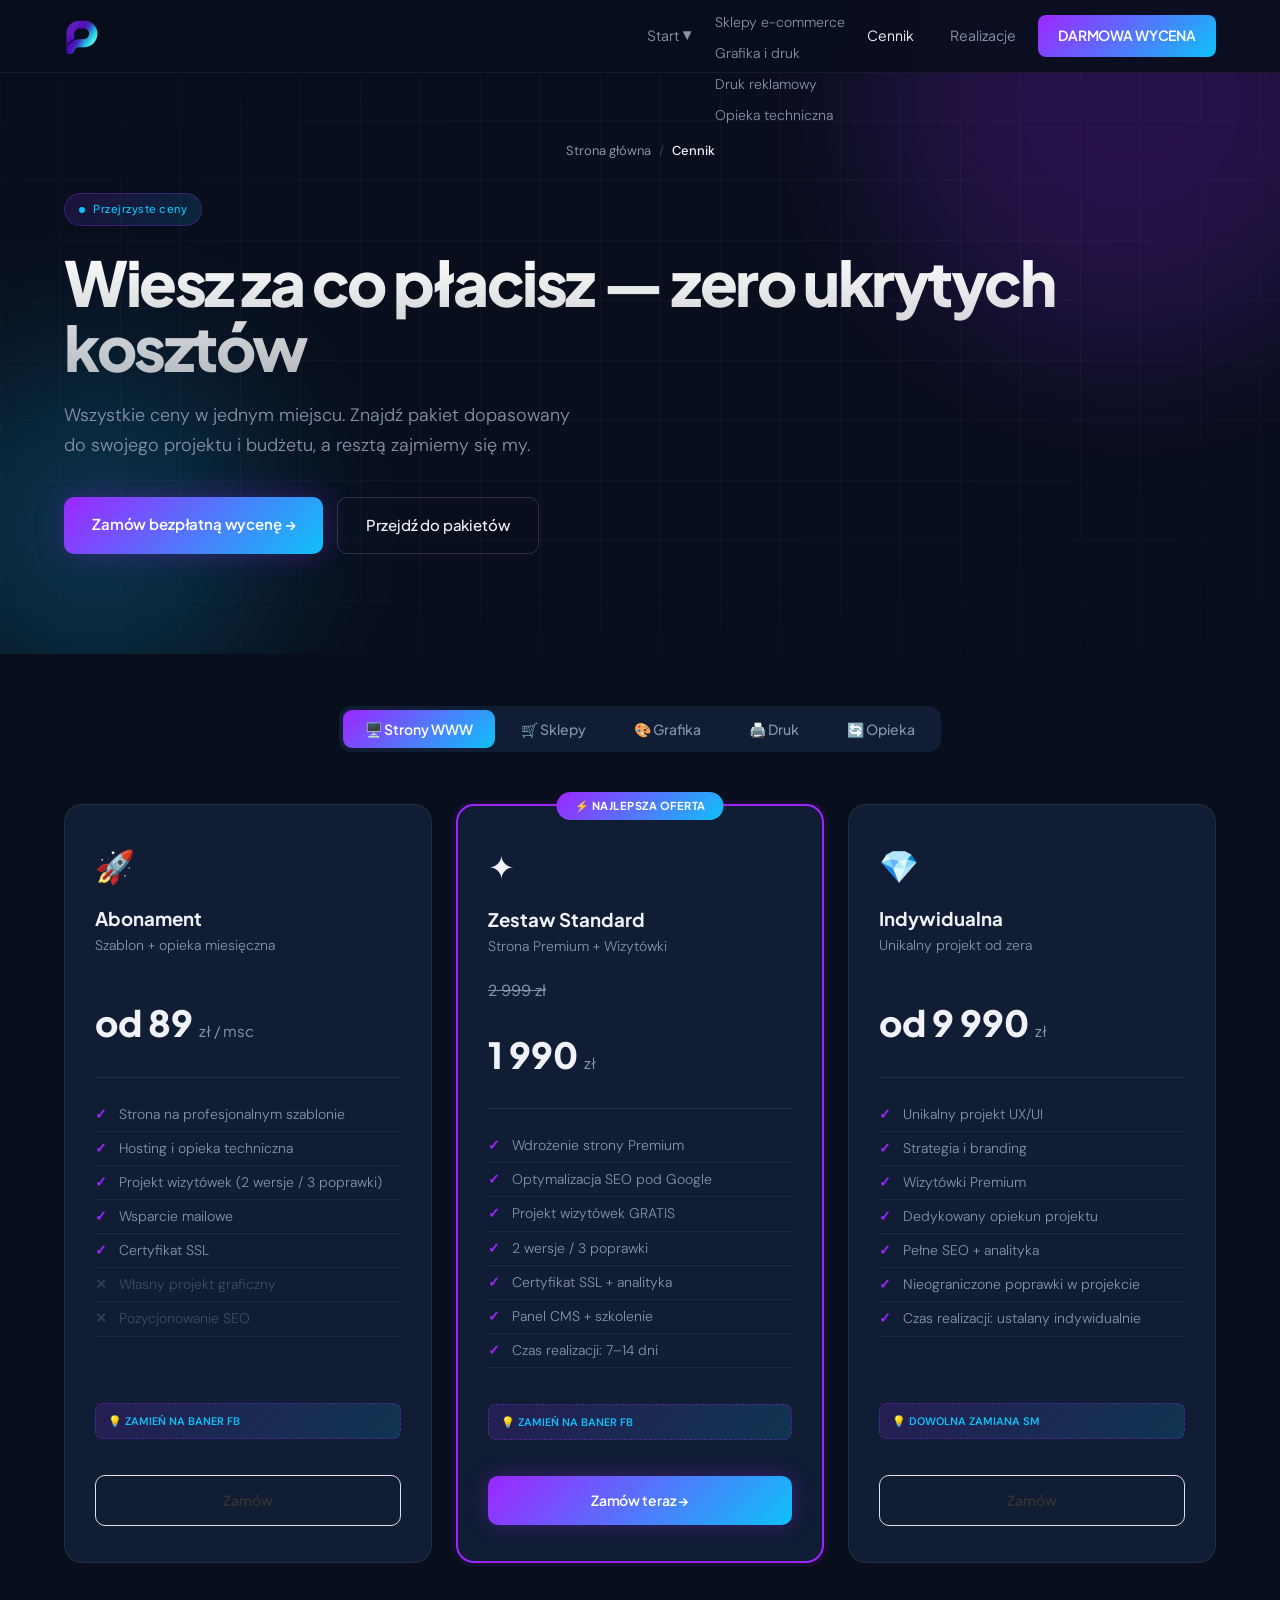
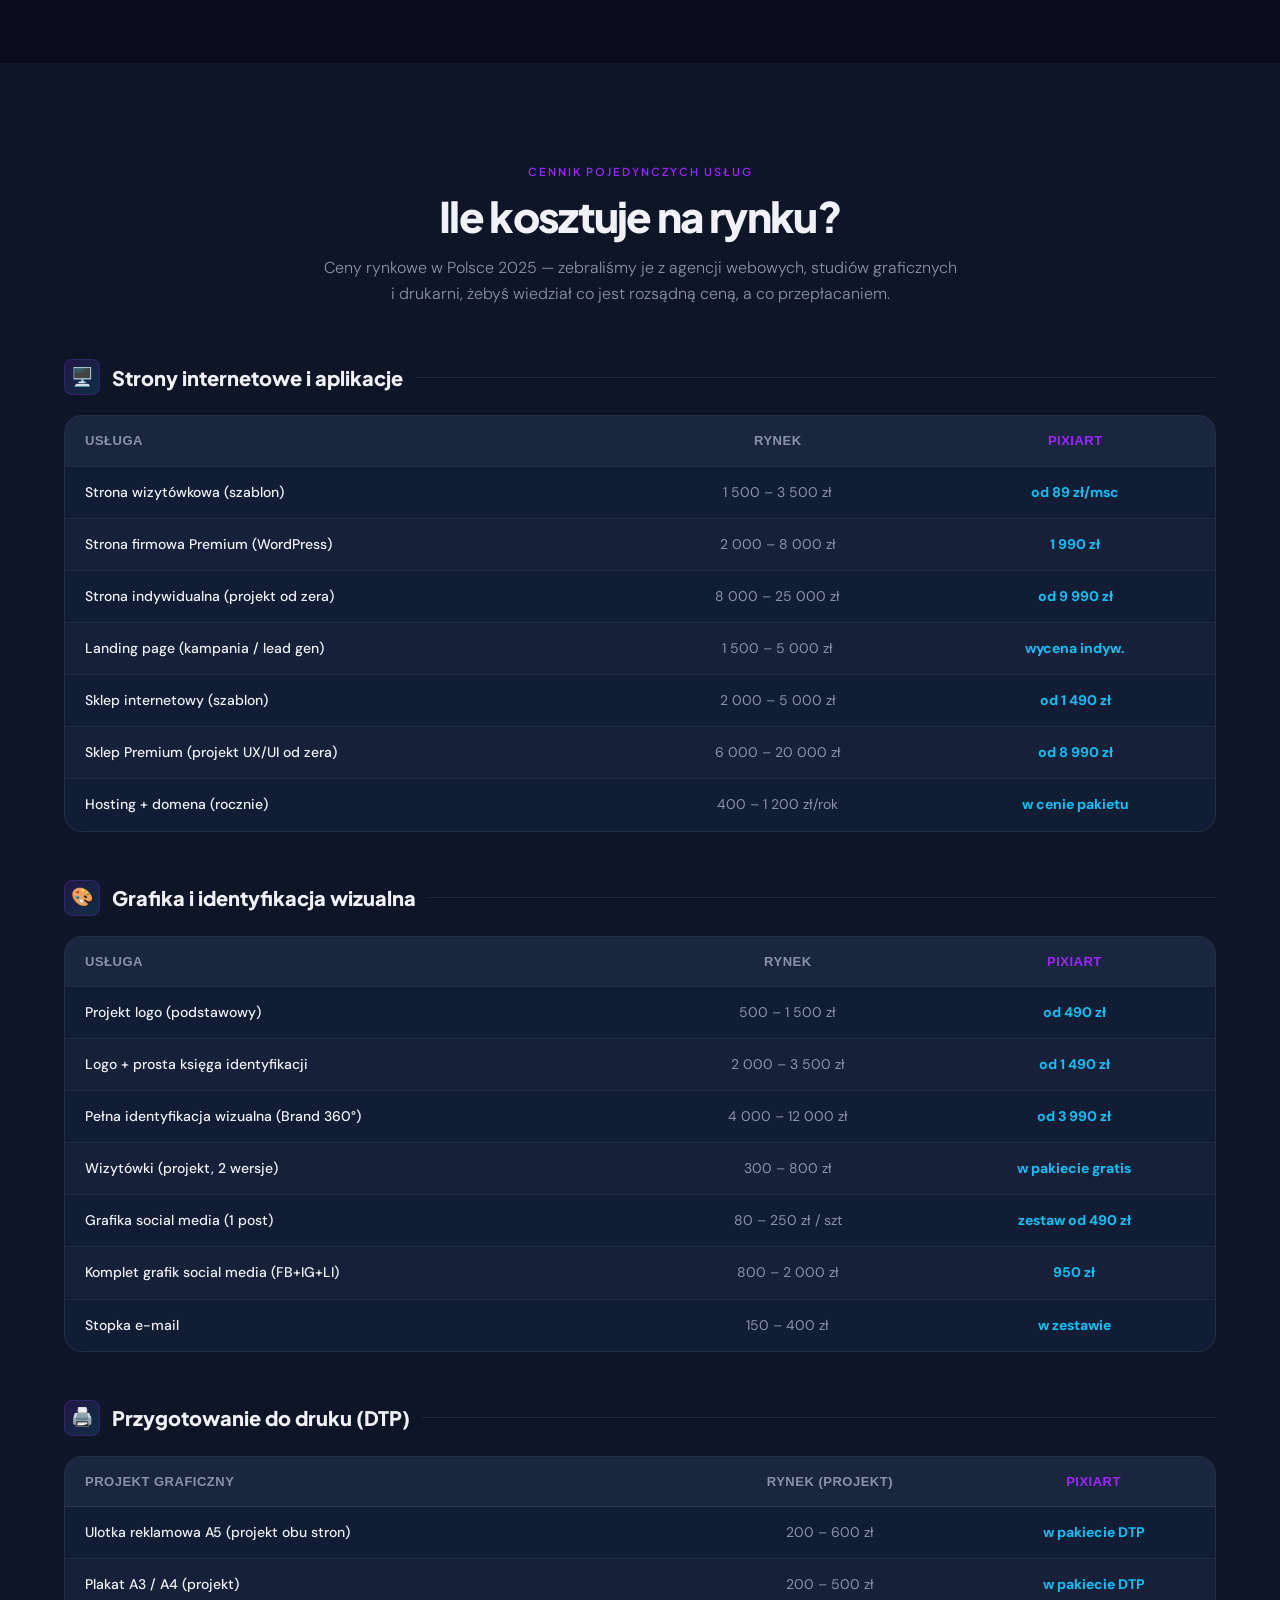
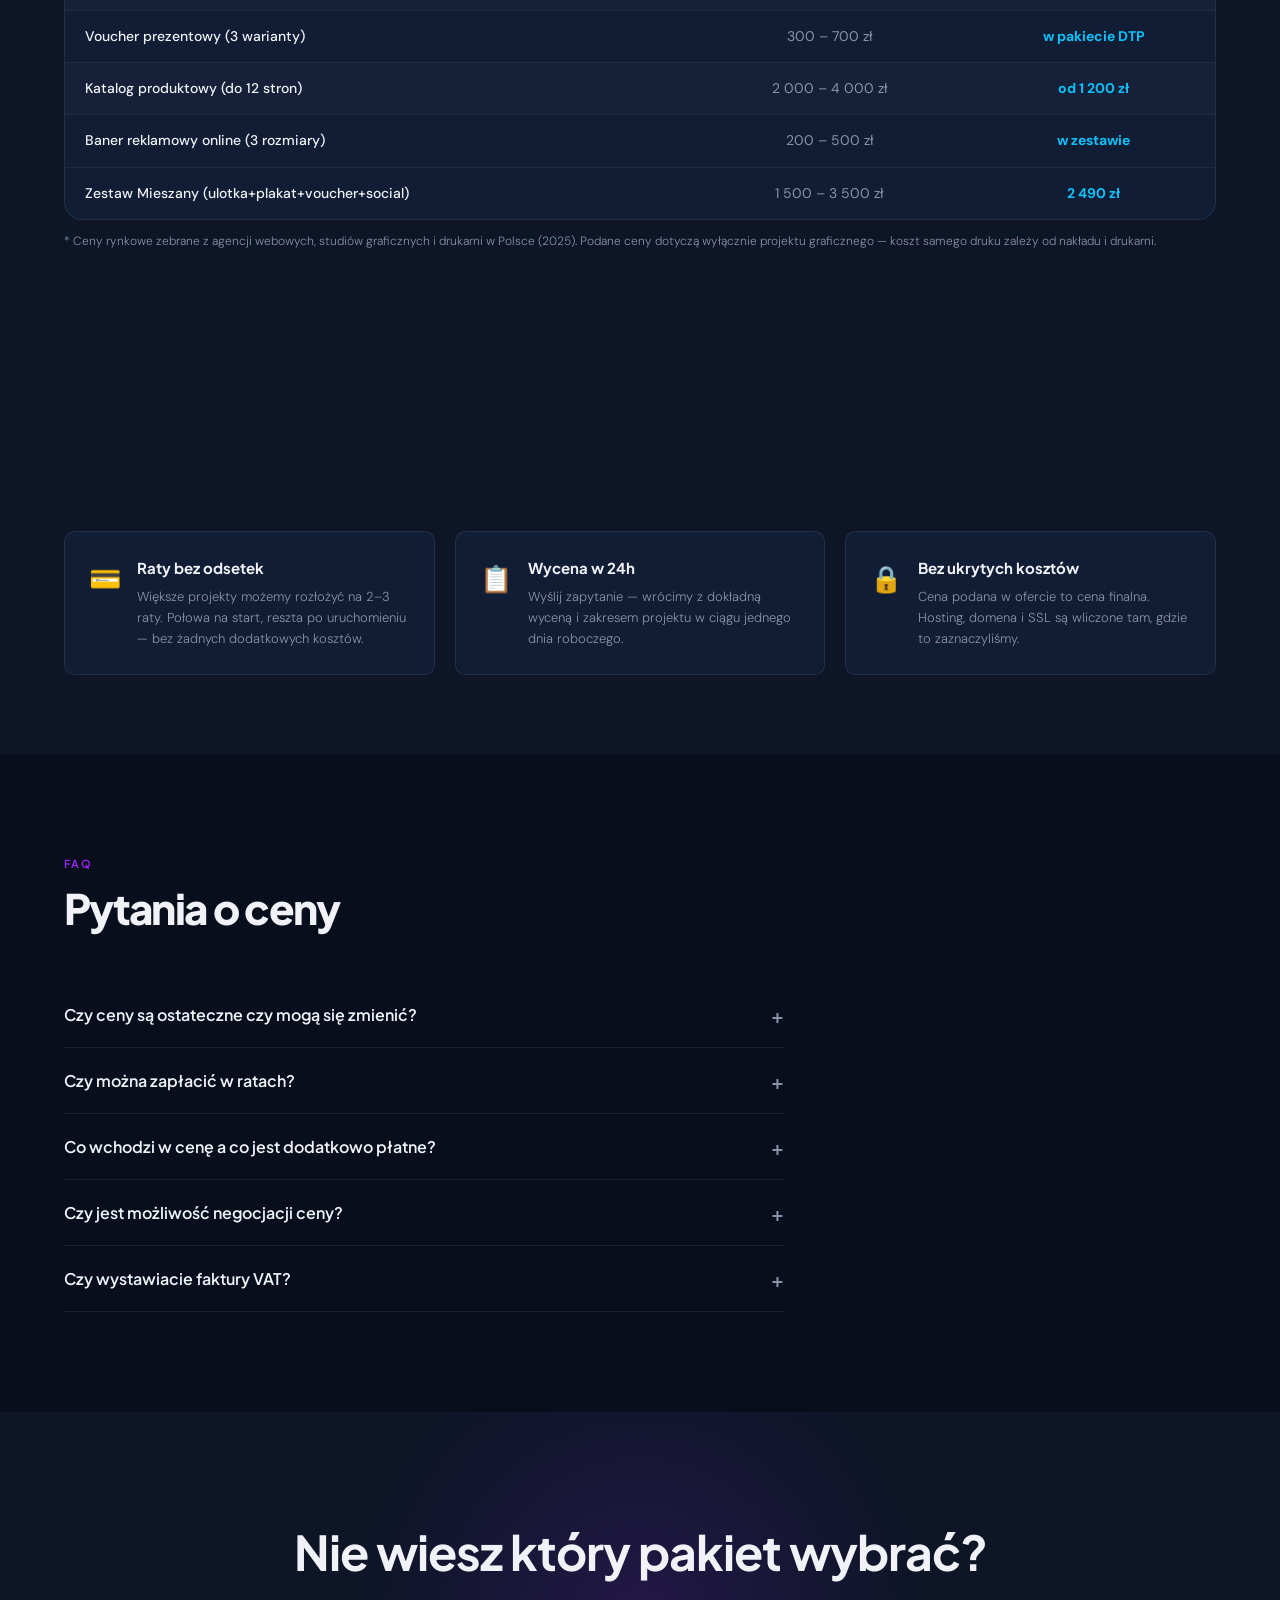
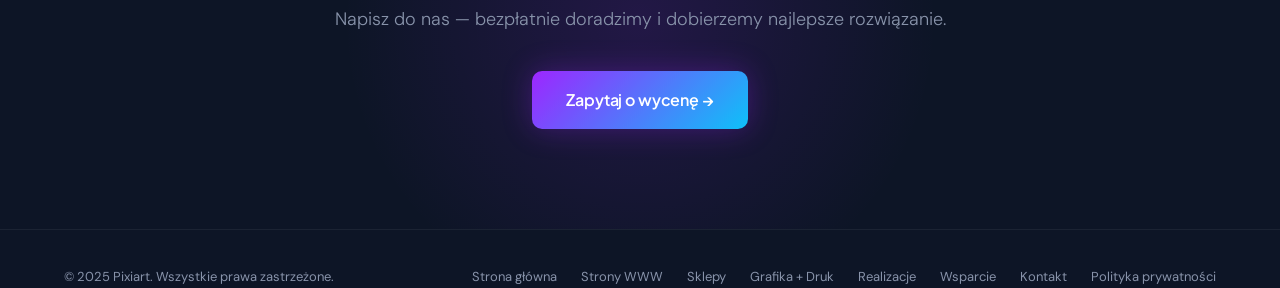
==== commit 4831a112: "no message" ====
--- a/cennik.html
+++ b/cennik.html
@@ -30,10 +30,12 @@
       </li>
       <li class="nav__item">
         <a href="#" class="nav__link">Usługi <small>▼</small></a>
-        <ul class="dropdown-menu">
-          <li><a href="strony.html">Projektowanie Stron</a></li>
-          <li><a href="sklepy.html">Sklepy E-commerce</a></li>
-          <li><a href="identyfikacja.html">Grafika + Druk</a></li>
+        <ul class="footer-nav">
+          <li><a href="strony.html">Strony internetowe</a></li>
+          <li><a href="sklepy.html">Sklepy e-commerce</a></li>
+          <li><a href="identyfikacja.html">Grafika i druk</a></li>
+          <li><a href="druk.html">Druk reklamowy</a></li>
+          <li><a href="wsparcie.html">Opieka techniczna</a></li>
         </ul>
       </li>
       <li><a href="cennik.html" class="nav__link active">Cennik</a></li>
--- a/style.css
+++ b/style.css
@@ -1,10 +1,9 @@
 /* ═══════════════════════════════════════════════
    ZMIENNE & RESET
 ════════════════════════════════════════════════ */
-@import url('https://fonts.googleapis.com/css2?family=Nunito:wght@400;600;700;800;900&family=DM+Sans:ital,wght@0,300;0,400;0,500;1,300&display=swap');
 @import url('https://fonts.googleapis.com/css2?family=Plus+Jakarta+Sans:wght@300;400;500;600;700;800&family=DM+Sans:ital,wght@0,300;0,400;0,500;1,300&display=swap');
+
 :root {
-  /* Kolory */
   --bg: #080e1c;
   --bg2: #0d1526;
   --surface: #111d35;
@@ -18,13 +17,11 @@
   --radius: 18px;
   --radius-sm: 10px;
 
-  /* ── Czcionki ── */
---font-body:    'DM Sans', sans-serif;
---font-heading: 'Plus Jakarta Sans', sans-serif;
---font-ui:      'Plus Jakarta Sans', sans-serif;
---font-mono:    'JetBrains Mono', monospace;
-
-  /* Rozmiary czcionek */
+  --font-body:    'DM Sans', sans-serif;
+  --font-heading: 'Plus Jakarta Sans', sans-serif;
+  --font-ui:      'Plus Jakarta Sans', sans-serif;
+  --font-mono:    'JetBrains Mono', monospace;
+
   --text-xs:   11px;
   --text-sm:   13px;
   --text-base: 15px;
@@ -35,7 +32,6 @@
   --text-3xl:  40px;
   --text-hero: clamp(36px, 5vw, 62px);
 
-  /* Grubości */
   --fw-light:   300;
   --fw-regular: 400;
   --fw-medium:  500;
@@ -64,7 +60,7 @@
    LAYOUT
 ════════════════════════════════════════════════ */
 .container { max-width: 1200px; margin: 0 auto; padding: 0 24px; position: relative; }
-section { padding: 100px 0; }
+section { padding: clamp(60px, 8vw, 100px) 0; }
 .light { background: #f4f5f8; color: #111; }
 .light .sec-label { color: #7c3aed; }
 .light .sec-sub { color: #555; }
@@ -79,10 +75,22 @@
   font-family: var(--font-ui);
 }
 .sec-title {
-  font-size: clamp(26px, 3.5vw, 40px); font-weight: var(--fw-black);
-  letter-spacing: -.5px; margin-bottom: 16px;
-}
-.sec-sub { color: var(--muted); font-size: var(--text-md); font-weight: var(--fw-light); max-width: 560px; }
+  font-family: var(--font-heading) !important;
+  font-size: clamp(26px, 3.5vw, 42px) !important;
+  font-weight: var(--fw-black) !important;
+  letter-spacing: -.04em !important;
+  line-height: 1.08 !important;
+  margin-bottom: 16px;
+}
+.sec-sub {
+  color: var(--muted);
+  font-size: 16px !important;
+  font-weight: var(--fw-light) !important;
+  line-height: 1.7 !important;
+  max-width: 560px;
+}
+.pf-sub { color: var(--muted); }
+.reviews-sub { color: var(--muted); }
 
 
 /* ═══════════════════════════════════════════════
@@ -104,8 +112,8 @@
 .btn-primary {
   padding: 15px 28px; background: var(--grad);
   color: #fff; text-decoration: none; border-radius: 10px;
-  font-weight: var(--fw-semi); font-size: var(--text-base); letter-spacing: .3px;
-  font-family: var(--font-ui);
+  font-weight: var(--fw-semi); font-size: var(--text-base);
+  font-family: var(--font-heading) !important; letter-spacing: -.01em !important;
   transition: .25s; box-shadow: 0 0 30px rgba(157,38,255,.3); display: inline-block;
 }
 .btn-primary:hover { transform: translateY(-2px); box-shadow: 0 0 50px rgba(157,38,255,.5); }
@@ -114,7 +122,7 @@
   padding: 15px 28px; border: 1px solid rgba(255,255,255,.15);
   color: var(--text); text-decoration: none; border-radius: 10px;
   font-weight: var(--fw-medium); font-size: var(--text-base); transition: .25s; display: inline-block;
-  font-family: var(--font-ui);
+  font-family: var(--font-heading) !important; letter-spacing: -.01em !important;
 }
 .btn-ghost:hover { border-color: rgba(255,255,255,.35); background: rgba(255,255,255,.05); }
 
@@ -125,7 +133,7 @@
 .nav {
   position: fixed; top: 0; width: 100%; z-index: 1000;
   background: rgba(8,14,28,.88);
-  backdrop-filter: blur(18px);
+  -webkit-backdrop-filter: blur(18px); backdrop-filter: blur(18px);
   border-bottom: 1px solid rgba(255,255,255,.06);
   transition: box-shadow .3s;
 }
@@ -135,8 +143,6 @@
   display: flex; align-items: center; justify-content: space-between;
   padding: 0 24px; height: 72px;
 }
-
-/* Logo */
 .logo { display: flex; align-items: center; gap: 10px; text-decoration: none; flex-shrink: 0; }
 .logo img { height: 37px; width: auto; display: block; }
 .logo-mark {
@@ -147,25 +153,23 @@
 }
 .logo-name { font-family: var(--font-heading); font-weight: var(--fw-bold); font-size: 18px; letter-spacing: -.3px; }
 
-/* Menu desktopowe */
 .nav__menu { display: flex; align-items: center; gap: 8px; list-style: none; }
 .nav__item { position: relative; list-style: none; }
 .nav__link {
   color: var(--muted); text-decoration: none; font-weight: var(--fw-regular); font-size: 14px;
   padding: 6px 14px; border-radius: 6px; transition: .2s;
-  display: flex; align-items: center; gap: 4px;
-  font-family: var(--font-ui);
+  display: flex; align-items: center; gap: 4px; font-family: var(--font-ui);
 }
 .nav__link:hover { color: var(--text); background: rgba(255,255,255,.06); }
 .nav__link.active { color: var(--text); }
 .nav__cta {
   padding: 9px 20px !important; background: var(--grad) !important;
   border-radius: 8px !important; color: #fff !important;
-  font-weight: var(--fw-semi) !important; letter-spacing: .3px; transition: opacity .2s !important;
+  font-weight: var(--fw-semi) !important; letter-spacing: -.01em;
+  font-family: var(--font-heading) !important; transition: opacity .2s !important;
 }
 .nav__cta:hover { opacity: .88; background: var(--grad) !important; }
 
-/* Dropdown */
 .dropdown-menu {
   display: none; position: absolute; top: calc(100% + 8px); left: 0;
   background: var(--surface); border: 1px solid rgba(255,255,255,.1);
@@ -176,12 +180,10 @@
 .dropdown-menu a {
   display: block; padding: 9px 14px; color: var(--muted);
   text-decoration: none; font-size: 14px; border-radius: 8px;
-  transition: .2s; white-space: nowrap;
-  font-family: var(--font-ui);
+  transition: .2s; white-space: nowrap; font-family: var(--font-ui);
 }
 .dropdown-menu a:hover { background: rgba(255,255,255,.06); color: var(--text); }
 
-/* Hamburger */
 .hamburger {
   display: none; flex-direction: column; gap: 5px;
   cursor: pointer; padding: 8px; background: none; border: none;
@@ -191,22 +193,29 @@
 .hamburger.open span:nth-child(2) { opacity: 0; }
 .hamburger.open span:nth-child(3) { transform: translateY(-7px) rotate(-45deg); }
 
-/* Menu mobilne */
 .mobile-menu {
   display: none; position: fixed; top: 72px; left: 0; right: 0; bottom: 0;
-  background: rgba(8,14,28,.97); backdrop-filter: blur(20px);
+  background: rgba(8,14,28,.97); -webkit-backdrop-filter: blur(20px); backdrop-filter: blur(20px);
   z-index: 999; flex-direction: column; align-items: center; justify-content: center; gap: 8px;
 }
 .mobile-menu.open { display: flex; }
-.mobile-menu a {
+.mobile-menu__header {
+  padding: 20px; border-bottom: 1px solid rgba(255,255,255,.1); margin-bottom: 10px; width: 100%; text-align: center;
+}
+.mobile-menu__label {
+  color: var(--blue); text-transform: uppercase; letter-spacing: 1px; font-size: var(--text-xs); font-family: var(--font-ui);
+}
+.mobile-menu__cta-wrap { margin-top: 20px; padding: 0 20px; }
+.mob-link {
   color: var(--text); text-decoration: none;
   font-family: var(--font-heading); font-size: 24px; font-weight: var(--fw-bold);
-  padding: 12px 30px; border-radius: 10px; transition: .2s; width: 280px; text-align: center;
-}
-.mobile-menu a:hover { background: var(--faint); }
-.mobile-menu .mob-cta {
-  margin-top: 16px; background: var(--grad) !important;
-  color: #fff; font-size: var(--text-base) !important; padding: 14px 40px !important; border-radius: 10px;
+  padding: 12px 30px; border-radius: 10px; transition: .2s; width: 280px; text-align: center; display: block;
+}
+.mob-link:hover { background: var(--faint); }
+.mob-cta {
+  display: block; background: var(--grad);
+  color: #fff; font-size: var(--text-base); padding: 14px 40px;
+  border-radius: 10px; text-align: center; text-decoration: none; font-family: var(--font-ui);
 }
 
 
@@ -214,121 +223,78 @@
    STRONA W BUDOWIE
 ════════════════════════════════════════════════ */
 .wip-section {
-  min-height: 100vh;
-  display: flex;
-  align-items: center;
-  justify-content: center;
-  position: relative;
-  overflow: hidden;
-  padding: 0;
-}
-
-.wip-bg {
-  position: absolute;
-  inset: 0;
-  pointer-events: none;
-}
-
+  min-height: 100vh; display: flex; align-items: center; justify-content: center;
+  position: relative; overflow: hidden; padding: 0;
+}
+.wip-bg { position: absolute; inset: 0; pointer-events: none; }
 .wip-inner {
-  position: relative;
-  z-index: 1;
-  text-align: center;
-  padding: 0 24px;
-  display: flex;
-  flex-direction: column;
-  align-items: center;
-  gap: 0;
-  animation: fadeUp .8s ease both;
-}
-
+  position: relative; z-index: 1; text-align: center; padding: 0 24px;
+  display: flex; flex-direction: column; align-items: center; animation: fadeUp .8s ease both;
+}
 .wip-badge {
-  display: inline-flex;
-  align-items: center;
-  gap: 8px;
-  background: var(--grad-soft);
-  border: 1px solid rgba(157,38,255,.3);
-  padding: 7px 18px;
-  border-radius: 30px;
-  font-size: var(--text-xs);
-  font-weight: var(--fw-semi);
-  color: var(--blue);
-  letter-spacing: 1.5px;
-  font-family: var(--font-ui);
-  margin-bottom: 32px;
-}
-
+  display: inline-flex; align-items: center; gap: 8px;
+  background: var(--grad-soft); border: 1px solid rgba(157,38,255,.3);
+  padding: 7px 18px; border-radius: 30px; font-size: var(--text-xs);
+  font-weight: var(--fw-semi); color: var(--blue); letter-spacing: 1.5px;
+  font-family: var(--font-ui); margin-bottom: 32px;
+}
 .wip-dot {
-  width: 7px;
-  height: 7px;
-  border-radius: 50%;
-  background: var(--blue);
-  animation: pulse 2s infinite;
-  flex-shrink: 0;
-}
-
+  width: 7px; height: 7px; border-radius: 50%;
+  background: var(--blue); animation: pulse 2s infinite; flex-shrink: 0;
+}
 .wip-title {
-  font-family: var(--font-heading);
-  font-size: clamp(42px, 6vw, 80px);
-  font-weight: var(--fw-black);
-  letter-spacing: -0.04em;
-  line-height: 1.05;
+  font-family: var(--font-heading); font-size: clamp(42px, 6vw, 80px);
+  font-weight: var(--fw-black); letter-spacing: -0.04em; line-height: 1.05;
   background: linear-gradient(180deg, #fff 0%, rgba(255,255,255,.65) 100%);
-  -webkit-background-clip: text;
-  -webkit-text-fill-color: transparent;
-  margin-bottom: 24px;
-}
-
+  -webkit-background-clip: text; -webkit-text-fill-color: transparent; margin-bottom: 24px;
+}
 .wip-sub {
-  color: var(--muted);
-  font-size: var(--text-md);
-  font-weight: var(--fw-light);
-  line-height: 1.7;
-  max-width: 440px;
-  margin-bottom: 40px;
-}
-
-
-/* ═══════════════════════════════════════════════
-   HERO — wspólne (dla podstron)
+  color: var(--muted); font-size: var(--text-md); font-weight: var(--fw-light);
+  line-height: 1.7; max-width: 440px; margin-bottom: 40px;
+}
+
+
+/* ═══════════════════════════════════════════════
+   HERO
 ════════════════════════════════════════════════ */
 .hero { padding: 140px 0 100px; position: relative; overflow: hidden; }
-
 .hero-bg { position: absolute; inset: 0; pointer-events: none; }
-
 .hero-orb {
   position: absolute; border-radius: 50%; filter: blur(80px); opacity: .2; pointer-events: none;
   animation: float 20s infinite alternate ease-in-out;
 }
 .hero-orb-1 { width: 500px; height: 500px; background: var(--accent); top: -150px; right: -100px; }
 .hero-orb-2 { width: 350px; height: 350px; background: var(--blue); bottom: -50px; left: -80px; animation-delay: -5s; }
-
 .hero-grid {
   position: absolute; inset: 0; pointer-events: none;
   background-image:
     linear-gradient(rgba(255,255,255,.03) 1px, transparent 1px),
     linear-gradient(90deg, rgba(255,255,255,.03) 1px, transparent 1px);
   background-size: 60px 60px;
+  -webkit-mask-image: radial-gradient(ellipse 80% 80% at 50% 50%, black 40%, transparent 100%);
   mask-image: radial-gradient(ellipse 80% 80% at 50% 50%, black 40%, transparent 100%);
 }
-
+.hero__inner { display: grid; grid-template-columns: 1fr 1fr; gap: 80px; align-items: center; }
+.hero--centered { text-align: center; }
+.hero--centered h1 { max-width: 720px; margin: 0 auto; }
+.hero--centered .hero__sub { margin: 20px auto 0; }
+.hero--centered .hero__actions { justify-content: center; }
+h1 {
+  font-family: var(--font-heading); font-weight: var(--fw-black);
+  font-size: var(--text-hero); line-height: 1.05; letter-spacing: -0.04em;
+  background: linear-gradient(180deg, #fff 0%, rgba(255,255,255,.7) 100%);
+  -webkit-background-clip: text; -webkit-text-fill-color: transparent;
+}
 .hero__label {
   display: inline-flex; align-items: center; gap: 8px;
   background: var(--grad-soft); border: 1px solid rgba(157,38,255,.3);
   padding: 6px 14px; border-radius: 20px;
   font-size: var(--text-xs); font-weight: var(--fw-medium); color: var(--blue);
-  letter-spacing: .5px; margin-bottom: 24px;
-  font-family: var(--font-ui);
+  letter-spacing: .5px; margin-bottom: 24px; font-family: var(--font-ui);
 }
 .hero__label::before {
   content: ''; width: 6px; height: 6px; border-radius: 50%;
   background: var(--blue); animation: pulse 2s infinite;
-}
-
-h1 {
-  font-family: var(--font-heading); font-weight: var(--fw-black);
-  font-size: var(--text-hero); line-height: 1.05; letter-spacing: -0.04em;
-  background: linear-gradient(180deg, #fff 0%, rgba(255,255,255,.7) 100%);
-  -webkit-background-clip: text; -webkit-text-fill-color: transparent;
 }
 .hero__sub {
   color: var(--muted); margin-top: 20px;
@@ -339,32 +305,25 @@
 .hero__stat-num { font-family: var(--font-heading); font-size: 28px; font-weight: var(--fw-black); }
 .hero__stat-num span { background: var(--grad); -webkit-background-clip: text; -webkit-text-fill-color: transparent; }
 .hero__stat-label { font-size: var(--text-sm); color: var(--muted); margin-top: 2px; }
-
-/* Hero z dwoma kolumnami */
-.hero__inner { display: grid; grid-template-columns: 1fr 1fr; gap: 80px; align-items: center; }
-
-/* Hero wyśrodkowany (np. strony wewnętrzne) */
-.hero--centered { text-align: center; }
-.hero--centered h1 { max-width: 720px; margin: 0 auto; }
-.hero--centered .hero__sub { margin: 20px auto 0; }
-.hero--centered .hero__actions { justify-content: center; }
-
-/* Hero visual — wspólny kontener */
-.hero__visual { position: relative; height: 380px; }
-
-/* Badge nad obrazkiem */
+.hero__visual { position: relative; height: 380px; animation: fadeUp .8s .15s ease both; }
 .hero__badge {
   position: absolute; bottom: -16px; right: -16px;
   background: var(--grad); padding: 14px 18px; border-radius: 14px;
   font-family: var(--font-heading); font-weight: var(--fw-bold); font-size: var(--text-sm);
   box-shadow: 0 10px 30px rgba(157,38,255,.4); color: #fff; text-align: center;
 }
-
-/* ── Hero Mockup (strona główna) ── */
+.hero__visual--canvas {
+  position: relative; height: 900px;
+  display: flex; align-items: center; justify-content: center; overflow: visible;
+}
+.hero__screens { position: relative; height: 380px; }
+.hero__shop    { position: relative; height: 380px; }
+.hero__brand   { position: relative; height: 400px; }
+
+/* Hero mockup (strona główna) */
 .hero__mockup {
   width: 100%; border-radius: 20px; overflow: hidden;
-  border: 1px solid rgba(255,255,255,.1);
-  box-shadow: 0 30px 80px rgba(0,0,0,.5);
+  border: 1px solid rgba(255,255,255,.1); box-shadow: 0 30px 80px rgba(0,0,0,.5);
 }
 .mockup-bar { background: var(--surface); padding: 12px 16px; display: flex; align-items: center; gap: 8px; }
 .mockup-dot { width: 10px; height: 10px; border-radius: 50%; }
@@ -380,10 +339,28 @@
 .ms-sub    { width: 100%; height: 8px; background: #e5e7eb; border-radius: 4px; margin-bottom: 6px; }
 .ms-cta-btn { width: 90px; height: 28px; border-radius: 6px; background: var(--grad); margin-top: 10px; }
 .ms-img    { width: 100%; height: 120px; background: linear-gradient(135deg,#f3e8ff,#e0f2fe); border-radius: 8px; }
-.ms-cards  { display: flex; gap: 10px; margin-top: 20px; }
+.ms-cards  { display: flex; gap: 10px; margin-top: 14px; }
 .ms-card   { flex: 1; height: 60px; background: #f9fafb; border-radius: 8px; border: 1px solid #e5e7eb; }
 
-/* ── Pływające ekrany (strony usług) ── */
+/* Canvas torus */
+#canvas-container {
+  width: 100%; height: 670px;
+  display: flex; justify-content: center; align-items: center;
+  cursor: grab; outline: none; position: relative; overflow: visible;
+}
+#canvas-container canvas {
+  position: absolute; transform: translateX(2%);
+  width: 130% !important; height: auto !important; max-width: none !important;
+}
+
+/* Hero animacje */
+.hero__label  { animation: fadeUp .6s ease both; }
+h1            { animation: fadeUp .7s .1s ease both; }
+.hero__sub    { animation: fadeUp .7s .2s ease both; }
+.hero__actions{ animation: fadeUp .7s .3s ease both; }
+.hero__stats  { animation: fadeUp .7s .4s ease both; }
+
+/* Pływające ekrany */
 .screen, .shop-screen, .dash-card {
   position: absolute; border-radius: 14px; overflow: hidden;
   border: 1px solid rgba(255,255,255,.1); box-shadow: 0 20px 60px rgba(0,0,0,.5);
@@ -391,17 +368,13 @@
 .screen-main, .shop-main, .dash-main { width: 78%; right: 0; top: 0; animation: floatA 7s ease-in-out infinite; }
 .screen-side, .shop-cart, .dash-mini { animation: floatB 7s ease-in-out infinite; }
 .screen-side { width: 46%; left: 0; bottom: 20px; }
-.shop-cart  { width: 42%; left: 0; bottom: 10px; }
-.dash-mini  { width: 44%; left: 0; bottom: 10px; animation-duration: 8s; }
-.screen-bar, .ss-bar, .dash-bar {
-  padding: 10px 14px; display: flex; align-items: center; gap: 6px;
-}
+.shop-cart   { width: 42%; left: 0; bottom: 10px; }
+.dash-mini   { width: 44%; left: 0; bottom: 10px; animation-duration: 8s; }
+.screen-bar, .ss-bar, .dash-bar { padding: 10px 14px; display: flex; align-items: center; gap: 6px; }
 .screen-bar, .ss-bar { background: #1a2540; }
 .dash-bar { background: rgba(255,255,255,.04); justify-content: space-between; border-bottom: 1px solid rgba(255,255,255,.06); }
 .s-dot, .ss-dot, .pm-dot, .dash-dot { width: 8px; height: 8px; border-radius: 50%; }
 .screen-body, .ss-products { background: #fff; }
-
-/* Wnętrze mockupa strony (screen) */
 .sb-nav { display: flex; justify-content: space-between; align-items: center; padding: 12px 16px; border-bottom: 1px solid #f0f0f0; }
 .sb-logo { width: 60px; height: 9px; background: #1a1a2e; border-radius: 4px; }
 .sb-links { display: flex; gap: 8px; }
@@ -413,15 +386,11 @@
 .sb-img   { height: 90px; background: linear-gradient(135deg,#f3e8ff,#e0f2fe); border-radius: 8px; }
 .sb-cards { display: flex; gap: 8px; padding: 0 16px 14px; }
 .sb-card  { flex: 1; height: 48px; background: #f9fafb; border-radius: 8px; border: 1px solid #e5e7eb; }
-
-/* Wnętrze mockupa mobilnego */
 .sm-body  { background: #fff; padding: 12px; }
 .sm-img   { height: 70px; background: linear-gradient(135deg,#f3e8ff,#e0f2fe); border-radius: 8px; margin-bottom: 10px; }
 .sm-title { height: 10px; background: #1a1a2e; border-radius: 4px; margin-bottom: 5px; width: 80%; }
 .sm-sub   { height: 7px; background: #e5e7eb; border-radius: 3px; margin-bottom: 4px; width: 90%; }
 .sm-btn   { width: 100%; height: 26px; background: var(--grad); border-radius: 6px; margin-top: 8px; }
-
-/* Wnętrze mockupa sklepu */
 .ss-nav   { display: flex; justify-content: space-between; align-items: center; padding: 10px 14px; border-bottom: 1px solid #f0f0f0; }
 .ss-logo  { width: 55px; height: 8px; background: #1a1a2e; border-radius: 4px; }
 .ss-search { flex: 1; height: 24px; background: #f5f5f5; border-radius: 6px; margin: 0 12px; }
@@ -443,12 +412,10 @@
 .sc-price { height: 7px; width: 50%; background: #9d26ff; border-radius: 3px; opacity: .6; }
 .sc-divider { height: 1px; background: #f0f0f0; margin: 8px 0; }
 .sc-btn   { width: 100%; height: 26px; background: var(--grad); border-radius: 6px; }
-
-/* Wnętrze dashboardu */
 .dash-title-bar { height: 8px; width: 80px; background: rgba(255,255,255,.2); border-radius: 3px; }
 .dash-body  { padding: 16px; }
 .dash-dots  { display: flex; gap: 5px; }
-.dash-stats { display: grid; grid-template-columns: repeat(3,1fr); gap: 8px; margin-bottom: 14px; }
+.dash-stats { display: grid; grid-template-columns: repeat(3,1fr); gap: 8px; margin-bottom: 10px; }
 .dash-stat  { background: rgba(255,255,255,.04); border-radius: 8px; padding: 10px; border: 1px solid rgba(255,255,255,.06); }
 .dash-stat-num   { height: 12px; border-radius: 3px; margin-bottom: 5px; }
 .dash-stat-label { height: 6px; width: 70%; background: rgba(255,255,255,.15); border-radius: 3px; }
@@ -461,30 +428,9 @@
 .mini-label  { height: 8px; background: rgba(255,255,255,.5); border-radius: 3px; width: 100px; }
 .mini-row    { height: 6px; background: rgba(255,255,255,.15); border-radius: 3px; margin-bottom: 5px; }
 
-/* Portfolio mock (prostszy) */
-.portfolio-mock, .project-mock { width: 100%; height: 100%; display: flex; flex-direction: column; }
-.pm-header { height: 36px; display: flex; align-items: center; padding: 0 14px; gap: 6px; }
-.pm-body   { flex: 1; padding: 14px; display: flex; flex-direction: column; gap: 8px; }
-.pm-row    { border-radius: 4px; }
-
-/* Canvas torus */
-#canvas-container {
-  width: 100%; height: 670px;
-  display: flex; justify-content: center; align-items: center;
-  cursor: grab; outline: none; position: relative; overflow: visible;
-}
-#canvas-container canvas {
-  position: absolute; transform: translateX(2%);
-  width: 130% !important; height: auto !important; max-width: none !important;
-}
-.hero__visual--canvas {
-  position: relative; height: 900px;
-  display: flex; align-items: center; justify-content: center; overflow: visible;
-}
-
-
-/* ═══════════════════════════════════════════════
-   LOGOS BAR (ticker)
+
+/* ═══════════════════════════════════════════════
+   LOGOS BAR
 ════════════════════════════════════════════════ */
 .logos-bar {
   padding: 32px 0;
@@ -512,28 +458,21 @@
   border: 1px solid rgba(255,255,255,.08);
   transition: .3s;
 }
-
 .price-card { border-radius: var(--radius); padding: 36px 30px; display: flex; flex-direction: column; position: relative; }
 .price-card:hover { transform: translateY(-6px); box-shadow: 0 20px 60px rgba(0,0,0,.4); border-color: rgba(157,38,255,.2); }
 .price-card--featured { border: 2px solid var(--accent); box-shadow: 0 0 0 4px rgba(157,38,255,.08); }
 .price-card--featured:hover { box-shadow: 0 20px 60px rgba(157,38,255,.25); }
-
 .feature-card { border-radius: var(--radius); padding: 32px; }
 .feature-card:hover { border-color: rgba(157,38,255,.3); transform: translateY(-4px); }
 .feature-icon {
   width: 48px; height: 48px; border-radius: 12px;
   background: var(--grad-soft); border: 1px solid rgba(157,38,255,.2);
-  display: flex; align-items: center; justify-content: center;
-  font-size: 22px; margin-bottom: 18px;
+  display: flex; align-items: center; justify-content: center; font-size: 22px; margin-bottom: 18px;
 }
 .feature-card h4 { font-size: 17px; font-weight: var(--fw-bold); margin-bottom: 10px; }
 .feature-card p  { font-size: 14px; color: var(--muted); line-height: 1.7; font-weight: var(--fw-light); }
-
 .value-card { border-radius: var(--radius); padding: 36px 30px; position: relative; overflow: hidden; }
-.value-card::before {
-  content: ''; position: absolute; top: -40px; right: -40px;
-  width: 120px; height: 120px; border-radius: 50%; opacity: 0; transition: .3s;
-}
+.value-card::before { content: ''; position: absolute; top: -40px; right: -40px; width: 120px; height: 120px; border-radius: 50%; opacity: 0; transition: .3s; }
 .value-card:hover { border-color: rgba(157,38,255,.3); transform: translateY(-4px); }
 .value-card:hover::before { opacity: 1; }
 .value-card:nth-child(1)::before { background: radial-gradient(circle, rgba(157,38,255,.2) 0%, transparent 70%); }
@@ -545,7 +484,6 @@
 .value-icon { font-size: 36px; margin-bottom: 18px; }
 .value-card h4 { font-size: 18px; font-weight: var(--fw-bold); margin-bottom: 10px; }
 .value-card p  { font-size: 14px; color: var(--muted); line-height: 1.7; font-weight: var(--fw-light); }
-
 .review-card { border-radius: var(--radius); padding: 30px; }
 .review-card:hover { border-color: rgba(157,38,255,.3); transform: translateY(-4px); }
 .stars { color: #f59e0b; font-size: 14px; margin-bottom: 16px; letter-spacing: 2px; }
@@ -556,9 +494,11 @@
   display: flex; align-items: center; justify-content: center;
   font-family: var(--font-heading); font-weight: var(--fw-bold); font-size: 15px; color: #fff;
 }
+.reviewer-avatar--purple { background: linear-gradient(135deg,#9d26ff,#0ec1f8); }
+.reviewer-avatar--pink   { background: linear-gradient(135deg,#f43f8e,#f97316); }
+.reviewer-avatar--teal   { background: linear-gradient(135deg,#0ec1f8,#22c55e); }
 .reviewer-name { font-weight: var(--fw-semi); font-size: 14px; }
 .reviewer-role { font-size: 12px; color: var(--muted); margin-top: 2px; }
-
 .stat-box { border-radius: var(--radius-sm); padding: 28px 24px; text-align: center; }
 .stat-box:hover { border-color: rgba(157,38,255,.3); }
 .stat-num {
@@ -567,30 +507,25 @@
   display: block; margin-bottom: 6px;
 }
 .stat-label { font-size: var(--text-sm); color: var(--muted); font-weight: var(--fw-light); }
-
 .branch-item { border-radius: var(--radius-sm); padding: 24px 20px; text-align: center; }
 .branch-item:hover { border-color: rgba(14,193,248,.3); transform: translateY(-4px); }
 .branch-icon { font-size: 28px; margin-bottom: 10px; }
 .branch-item h4 { font-size: 14px; font-weight: var(--fw-bold); margin-bottom: 4px; }
 .branch-item p  { font-size: 12px; color: var(--muted); font-weight: var(--fw-light); }
-
 .int-card  { border-radius: var(--radius-sm); padding: 24px 18px; text-align: center; }
 .int-card:hover  { border-color: rgba(14,193,248,.3); transform: translateY(-4px); }
 .int-icon  { font-size: 30px; margin-bottom: 10px; }
 .int-card h4  { font-size: 14px; font-weight: var(--fw-bold); margin-bottom: 5px; }
 .int-card p   { font-size: 12px; color: var(--muted); line-height: 1.5; font-weight: var(--fw-light); }
-
 .tech-card { border-radius: var(--radius-sm); padding: 28px 20px; text-align: center; }
 .tech-card:hover { border-color: rgba(14,193,248,.3); transform: translateY(-4px); }
 .tech-icon { font-size: 32px; margin-bottom: 12px; }
 .tech-card h4 { font-size: 15px; font-weight: var(--fw-bold); margin-bottom: 6px; }
 .tech-card p  { font-size: var(--text-sm); color: var(--muted); font-weight: var(--fw-light); line-height: 1.5; }
-
 .wsparcie-box { border-radius: var(--radius-sm); padding: 24px 14px; text-align: center; cursor: default; }
 .wsparcie-box:hover { border-color: rgba(157,38,255,.4); background: rgba(157,38,255,.06); transform: translateY(-4px); }
 .wsparcie-box .w-icon  { font-size: 26px; margin-bottom: 10px; }
 .wsparcie-box .w-label { font-family: var(--font-heading); font-size: 12px; font-weight: var(--fw-bold); letter-spacing: 1px; color: var(--text); }
-
 .service-pill { display: flex; align-items: center; gap: 14px; border-radius: var(--radius-sm); padding: 20px 22px; text-decoration: none; }
 .service-pill:hover { border-color: rgba(157,38,255,.35); transform: translateY(-3px); }
 .sp-icon  { font-size: 26px; flex-shrink: 0; }
@@ -598,7 +533,6 @@
 .sp-text p  { font-size: 12px; color: var(--muted); font-weight: var(--fw-light); }
 .sp-arrow { margin-left: auto; color: var(--muted); font-size: 16px; transition: .2s; flex-shrink: 0; }
 .service-pill:hover .sp-arrow { color: var(--accent); }
-
 .info-box { border-radius: var(--radius-sm); padding: 24px; display: flex; gap: 16px; align-items: flex-start; }
 .info-box:hover { border-color: rgba(157,38,255,.3); }
 .ib-icon { font-size: 26px; flex-shrink: 0; margin-top: 2px; }
@@ -610,17 +544,16 @@
    KARTY — light (jasne tło)
 ════════════════════════════════════════════════ */
 .card, .care-card {
-  background: #fff; border-radius: var(--radius);
+  background: #fff;
+  border-radius: 20px !important;
   border: 1.5px solid #e8eaef;
   transition: .3s; position: relative;
 }
 .card:hover, .care-card:hover { transform: translateY(-6px); box-shadow: 0 20px 50px rgba(0,0,0,.1); }
-
-/* Pakiety (dark strony) */
 .card { padding: 36px 30px; display: flex; flex-direction: column; }
 .card--featured, .care-card--featured { border: 2px solid #9d26ff; box-shadow: 0 0 0 4px rgba(157,38,255,.08); }
 .card--featured:hover, .care-card--featured:hover { box-shadow: 0 20px 50px rgba(157,38,255,.2); }
-.card-icon { font-size: 32px; margin-bottom: 14px; }
+.card-icon { font-size: 32px; margin-bottom: 10px; }
 .card h3   { font-size: 20px; font-weight: var(--fw-bold); margin-bottom: 4px; }
 .card .muted { color: #888; font-size: 14px; margin-bottom: 20px; }
 .card .price { font-size: 28px; font-weight: var(--fw-black); margin: 16px 0; color: #111; }
@@ -633,41 +566,32 @@
 .card ul li::before, .card-list li::before { content: '✓'; position: absolute; left: 0; color: #9d26ff; font-weight: var(--fw-bold); }
 .card ul li.no::before, .card-list li.no::before { content: '✕'; color: #ddd; }
 .card ul li.no, .card-list li.no { color: #bbb; }
-
-/* Karty dark z listą */
 .card-list { list-style: none; flex-grow: 1; margin-bottom: 24px; }
 .card-list li { font-size: 14px; color: var(--muted); border-bottom: 1px solid rgba(255,255,255,.05); font-weight: var(--fw-light); }
 .card-list li::before { color: var(--accent); }
 .card-list li.no::before { color: rgba(255,255,255,.15); }
 .card-list li.no { color: rgba(255,255,255,.2); }
-
 .card-divider { height: 1px; background: rgba(255,255,255,.08); margin: 20px 0; }
 .card-price { font-size: 36px; font-weight: var(--fw-black); margin: 16px 0 4px; font-family: var(--font-heading); }
 .card-price span { font-size: var(--text-base); font-weight: var(--fw-regular); color: var(--muted); }
 .price-old { text-decoration: line-through; color: var(--muted); font-size: 16px; display: block; margin-bottom: 4px; }
 .card-sub { color: var(--muted); font-size: 14px; margin-bottom: 20px; font-weight: var(--fw-light); }
-
-/* Badge "Najlepszy wybór" */
 .badge-top {
   position: absolute; top: -14px; left: 50%; transform: translateX(-50%);
   background: var(--grad); color: #fff; padding: 5px 18px; border-radius: 20px;
   font-size: 11px; font-weight: var(--fw-bold); letter-spacing: .5px; white-space: nowrap;
   font-family: var(--font-ui);
 }
-
-/* Exchange tag */
 .exchange, .exchange-tag {
   background: #f5f0ff; border: 1px dashed #9d26ff; color: #7c3aed;
   font-size: 11px; padding: 8px 12px; border-radius: 8px; margin: 12px 0; font-weight: var(--fw-semi);
 }
 .exchange-tag { background: var(--grad-soft); border-color: rgba(157,38,255,.4); color: var(--blue); margin-bottom: 16px; }
-
-/* Przycisk karty */
 .card-btn, .care-btn {
   margin-top: 20px; padding: 13px; border-radius: 10px;
   text-align: center; text-decoration: none; font-weight: var(--fw-semi); font-size: 14px;
   border: 1.5px solid #e0e0e0; color: #333; transition: .2s; display: block;
-  font-family: var(--font-ui);
+  font-family: var(--font-heading) !important; letter-spacing: -.01em !important;
 }
 .card-btn:hover, .care-btn:hover { border-color: #9d26ff; color: #9d26ff; }
 .card-btn--primary, .care-btn--primary {
@@ -676,8 +600,13 @@
   box-shadow: 0 0 20px rgba(157,38,255,.3);
 }
 .card-btn--primary:hover, .care-btn--primary:hover { opacity: .9; box-shadow: 0 0 30px rgba(157,38,255,.5); }
-
-/* Opieka (care) */
+.care-pill     { display: flex; align-items: center; gap: 8px; background: #fff; border: 1.5px solid #e8eaef; border-radius: 30px; padding: 8px 18px; font-size: var(--text-sm); font-weight: var(--fw-medium); color: #555; }
+.care-pill span { font-size: 16px; }
+
+
+/* ═══════════════════════════════════════════════
+   OPIEKA (CARE)
+════════════════════════════════════════════════ */
 .care-card { padding: 36px 30px; display: flex; flex-direction: column; }
 .care-tag  { display: inline-block; padding: 4px 12px; border-radius: 20px; font-size: 11px; font-weight: var(--fw-bold); letter-spacing: .5px; margin-bottom: 16px; width: fit-content; font-family: var(--font-ui); }
 .care-tag--basic { background: #f0f4ff; color: #4f6ef7; }
@@ -697,8 +626,9 @@
 .care-list li.no { color: #bbb; }
 .care-limit    { display: inline-flex; align-items: center; gap: 6px; background: #f5f0ff; border: 1px solid rgba(157,38,255,.2); border-radius: 8px; padding: 6px 12px; font-size: 12px; font-weight: var(--fw-semi); color: #7c3aed; margin-bottom: 6px; }
 .care-limits   { display: flex; flex-direction: column; gap: 6px; margin-bottom: 16px; }
-.care-pill     { display: flex; align-items: center; gap: 8px; background: #fff; border: 1.5px solid #e8eaef; border-radius: 30px; padding: 8px 18px; font-size: var(--text-sm); font-weight: var(--fw-medium); color: #555; }
-.care-pill span { font-size: 16px; }
+.care-note { text-align: center; color: #999; font-size: 13px; margin-top: 28px; }
+.care-note__link { color: #9d26ff; font-weight: var(--fw-semi); text-decoration: none; }
+.care-note__link:hover { text-decoration: underline; }
 
 /* About stats */
 .about__stats { display: flex; gap: 40px; }
@@ -720,7 +650,6 @@
 .portfolio-item { cursor: pointer; aspect-ratio: 4/3; }
 .portfolio-item:hover { transform: scale(1.02); box-shadow: 0 20px 60px rgba(0,0,0,.5); }
 .portfolio-item:hover .portfolio-overlay { opacity: 1; }
-
 .portfolio-overlay {
   position: absolute; inset: 0; background: rgba(8,14,28,.85);
   display: flex; flex-direction: column; justify-content: flex-end;
@@ -734,8 +663,6 @@
   background: var(--grad-soft); color: var(--blue); border: 1px solid rgba(14,193,248,.3);
   font-family: var(--font-ui);
 }
-
-/* Realizacje (pełna strona) */
 .project-card { background: var(--surface); cursor: pointer; }
 .project-card:hover { transform: translateY(-6px); box-shadow: 0 20px 60px rgba(0,0,0,.4); border-color: rgba(157,38,255,.25); }
 .project-card:hover .project-overlay { opacity: 1; }
@@ -760,8 +687,6 @@
 .project-meta span::before { content: ''; width: 4px; height: 4px; border-radius: 50%; background: var(--accent); }
 .project-card--wide { grid-column: span 2; }
 .project-card--wide .project-thumb { aspect-ratio: 16/7; }
-
-/* Filtry */
 .filters-bar { display: flex; gap: 8px; flex-wrap: wrap; margin: 52px 0 40px; }
 .filter-btn {
   padding: 9px 20px; border: 1px solid rgba(255,255,255,.12);
@@ -771,17 +696,51 @@
 .filter-btn:hover { border-color: rgba(255,255,255,.3); color: var(--text); }
 .filter-btn.active { background: var(--grad); border-color: transparent; color: #fff; font-weight: var(--fw-semi); }
 
+/* Portfolio mock styles */
+.portfolio-mock, .project-mock { width: 100%; height: 100%; display: flex; flex-direction: column; }
+.pm-header { height: 36px; display: flex; align-items: center; padding: 0 14px; gap: 6px; }
+.pm-header--dark { background: rgba(255,255,255,.05); }
+.pm-header--light { background: rgba(0,0,0,.04); }
+.pm-header--darkgreen { background: rgba(255,255,255,.04); }
+.pm-dot { width: 8px; height: 8px; border-radius: 50%; }
+.pm-body { flex: 1; padding: 14px; display: flex; flex-direction: column; gap: 8px; }
+.pm-row { border-radius: 4px; }
+.pm-row--title { height: 16px; width: 60%; }
+.pm-row--sub { height: 10px; width: 85%; }
+.pm-row--grad { background: linear-gradient(135deg,#9d26ff,#0ec1f8); }
+.pm-row--faint { background: rgba(255,255,255,.15); }
+.pm-row--fainter { background: rgba(255,255,255,.1); }
+.pm-row--rose { background: #c8496a; }
+.pm-row--rosefaint { background: #d4a0a8; }
+.pm-row--green { background: linear-gradient(135deg,#22c55e,#16a34a); }
+.pm-cards-row { display: flex; gap: 8px; margin-top: 12px; }
+.pm-card { flex: 1; height: 70px; border-radius: 8px; }
+.pm-card--purple { background: rgba(157,38,255,.2); border: 1px solid rgba(157,38,255,.3); }
+.pm-card--blue   { background: rgba(14,193,248,.1);  border: 1px solid rgba(14,193,248,.2);  }
+.pm-kancelaria { background: linear-gradient(135deg,#1a0533,#0a1a2e); }
+.pm-salon      { background: linear-gradient(135deg,#fff9f0,#fff0f5); }
+.pm-restauracja{ background: linear-gradient(135deg,#0a2010,#0f2d0f); }
+.pm-salon-nav { display: flex; justify-content: space-between; align-items: center; margin-bottom: 12px; }
+.pm-salon-logo { width: 50px; height: 12px; background: #c8496a; border-radius: 4px; }
+.pm-salon-links { display: flex; gap: 6px; }
+.pm-salon-link { width: 30px; height: 8px; background: #e0c0c8; border-radius: 3px; }
+.pm-salon-product { display: grid; grid-template-columns: 1fr 1fr; gap: 8px; }
+.pm-salon-img { height: 80px; background: linear-gradient(135deg,#fce4ec,#f8bbd0); border-radius: 8px; }
+.pm-salon-info { display: flex; flex-direction: column; }
+.pm-salon-btn { height: 24px; width: 70px; background: #c8496a; border-radius: 5px; margin-top: 4px; }
+.pm-rest-cards { display: flex; gap: 8px; }
+.pm-rest-card { flex: 1; height: 50px; border-radius: 6px; }
+.pm-rest-card--1 { background: rgba(34,197,94,.15); border: 1px solid rgba(34,197,94,.3); }
+.pm-rest-card--2 { background: rgba(34,197,94,.1);  border: 1px solid rgba(34,197,94,.2); }
+.pm-rest-card--3 { background: rgba(34,197,94,.08); border: 1px solid rgba(34,197,94,.15); }
+
 
 /* ═══════════════════════════════════════════════
    TABELA PORÓWNAWCZA
 ════════════════════════════════════════════════ */
 .compare-wrap { margin-top: 52px; overflow-x: auto; }
 .compare-table { width: 100%; border-collapse: collapse; font-size: 14px; }
-.compare-table th {
-  padding: 16px 20px; text-align: center;
-  font-family: var(--font-heading); font-size: var(--text-base); font-weight: var(--fw-bold);
-  background: #fff; border-bottom: 2px solid #e8eaef;
-}
+.compare-table th { padding: 16px 20px; text-align: center; font-family: var(--font-heading); font-size: var(--text-base); font-weight: var(--fw-bold); background: #fff; border-bottom: 2px solid #e8eaef; }
 .compare-table th:first-child { text-align: left; }
 .compare-table th.featured { background: #f5f0ff; color: #7c3aed; border-bottom-color: #9d26ff; }
 .compare-table td { padding: 13px 20px; text-align: center; border-bottom: 1px solid #f0f0f0; color: #555; background: #fff; }
@@ -796,39 +755,33 @@
 
 
 /* ═══════════════════════════════════════════════
-   TABS (zakładki cennika)
+   TABS
 ════════════════════════════════════════════════ */
 .price-tabs {
   display: flex; gap: 4px; background: var(--surface); padding: 4px;
-  border-radius: 12px; margin: 52px auto 48px; width: fit-content;
-  flex-wrap: wrap; justify-content: center;
+  border-radius: 12px; margin: 52px auto 48px; width: fit-content; flex-wrap: wrap; justify-content: center;
 }
 .price-tab {
   padding: 10px 22px; border-radius: 9px; border: none; background: none;
-  color: var(--muted); font-family: var(--font-ui); font-size: 14px;
-  font-weight: var(--fw-medium); cursor: pointer; transition: .2s; white-space: nowrap;
+  color: var(--muted); font-family: var(--font-ui); font-size: 14px; font-weight: var(--fw-medium); cursor: pointer; transition: .2s; white-space: nowrap;
 }
 .price-tab.active { background: var(--grad); color: #fff; font-weight: var(--fw-semi); }
 .tab-panel { display: none; }
 .tab-panel.active { display: block; }
+.tabs { display: flex; gap: 4px; background: var(--surface); padding: 4px; border-radius: 12px; margin-bottom: 40px; width: fit-content; }
+.tab-btn { padding: 10px 24px; border-radius: 9px; border: none; background: none; color: var(--muted); font-family: var(--font-ui); font-size: 14px; font-weight: var(--fw-medium); cursor: pointer; transition: .2s; }
+.tab-btn.active { background: var(--grad); color: #fff; font-weight: var(--fw-semi); }
+.tab-content { display: none; }
+.tab-content.active { display: block; }
 
 
 /* ═══════════════════════════════════════════════
    TIMELINE
 ════════════════════════════════════════════════ */
 .timeline { margin-top: 52px; position: relative; }
-.timeline::before {
-  content: ''; position: absolute; left: 28px; top: 0; bottom: 0;
-  width: 2px; background: linear-gradient(180deg, var(--accent), var(--blue), transparent); opacity: .3;
-}
+.timeline::before { content: ''; position: absolute; left: 28px; top: 0; bottom: 0; width: 2px; background: linear-gradient(180deg, var(--accent), var(--blue), transparent); opacity: .3; }
 .timeline-item { display: flex; gap: 32px; align-items: flex-start; margin-bottom: 48px; position: relative; }
-.timeline-dot {
-  width: 56px; height: 56px; border-radius: 50%;
-  background: var(--surface); border: 2px solid rgba(157,38,255,.4);
-  display: flex; align-items: center; justify-content: center; flex-shrink: 0;
-  font-family: var(--font-heading); font-size: var(--text-sm); font-weight: var(--fw-black); color: var(--accent);
-  position: relative; z-index: 1; transition: .3s;
-}
+.timeline-dot { width: 56px; height: 56px; border-radius: 50%; background: var(--surface); border: 2px solid rgba(157,38,255,.4); display: flex; align-items: center; justify-content: center; flex-shrink: 0; font-family: var(--font-heading); font-size: var(--text-sm); font-weight: var(--fw-black); color: var(--accent); position: relative; z-index: 1; transition: .3s; }
 .timeline-item:hover .timeline-dot { background: var(--grad); border-color: transparent; color: #fff; }
 .timeline-content { border-radius: var(--radius-sm); padding: 24px 28px; flex: 1; transition: .3s; }
 .timeline-item:hover .timeline-content { border-color: rgba(157,38,255,.25); }
@@ -843,17 +796,9 @@
 .process-steps { display: grid; gap: 0; margin-top: 52px; position: relative; }
 .process-steps--4 { grid-template-columns: repeat(4,1fr); }
 .process-steps--5 { grid-template-columns: repeat(5,1fr); }
-.process-steps::before {
-  content: ''; position: absolute; top: 28px; left: 10%; right: 10%;
-  height: 2px; background: linear-gradient(90deg, var(--accent), var(--blue)); opacity: .3; z-index: 0;
-}
+.process-steps::before { content: ''; position: absolute; top: 28px; left: 10%; right: 10%; height: 2px; background: linear-gradient(90deg, var(--accent), var(--blue)); opacity: .3; z-index: 0; }
 .step { text-align: center; padding: 0 16px; position: relative; z-index: 1; }
-.step-num {
-  width: 56px; height: 56px; border-radius: 50%;
-  background: var(--surface); border: 2px solid rgba(157,38,255,.4);
-  display: flex; align-items: center; justify-content: center; margin: 0 auto 20px;
-  font-family: var(--font-heading); font-size: 18px; font-weight: var(--fw-black); color: var(--accent); transition: .3s;
-}
+.step-num { width: 56px; height: 56px; border-radius: 50%; background: var(--surface); border: 2px solid rgba(157,38,255,.4); display: flex; align-items: center; justify-content: center; margin: 0 auto 20px; font-family: var(--font-heading); font-size: 18px; font-weight: var(--fw-black); color: var(--accent); transition: .3s; }
 .step:hover .step-num { background: var(--grad); border-color: transparent; color: #fff; transform: scale(1.1); }
 .step h4 { font-size: var(--text-base); font-weight: var(--fw-bold); margin-bottom: 8px; }
 .step p  { font-size: var(--text-sm); color: var(--muted); line-height: 1.6; font-weight: var(--fw-light); }
@@ -862,8 +807,8 @@
 /* ═══════════════════════════════════════════════
    FAQ
 ════════════════════════════════════════════════ */
-.faq { background: var(--bg2); }
-.faq-list { margin-top: 52px; max-width: 720px; }
+.faq { background: var(--bg2); position: relative; overflow: hidden; }
+.faq-list { margin-top: 52px; max-width: 720px; position: relative; z-index: 1; }
 .faq-item { border-bottom: 1px solid rgba(255,255,255,.08); }
 .faq-q {
   width: 100%; background: none; border: none; color: var(--text);
@@ -876,6 +821,12 @@
 .faq-item.open .faq-icon { transform: rotate(45deg); color: var(--accent); }
 .faq-a { max-height: 0; overflow: hidden; transition: max-height .4s ease; }
 .faq-a-inner { padding-bottom: 20px; color: var(--muted); font-size: var(--text-base); line-height: 1.7; font-weight: var(--fw-light); }
+.faq-canvas {
+  position: absolute; right: -20px; top: 40%;
+  transform: translateY(-40%); opacity: .13;
+  pointer-events: none; z-index: 0;
+  width: 600px; height: 600px;
+}
 
 
 /* ═══════════════════════════════════════════════
@@ -900,6 +851,310 @@
 
 
 /* ═══════════════════════════════════════════════
+   O MARCE — about-new
+════════════════════════════════════════════════ */
+.about-new {
+  background: var(--bg);
+  padding: 100px 0;
+  position: relative;
+  overflow: hidden;
+}
+.about-new__bg { position: absolute; inset: 0; pointer-events: none; }
+.about-new__line {
+  position: absolute; height: 1px; width: 80%;
+  background: linear-gradient(90deg, transparent, rgba(157,38,255,.12), transparent);
+}
+.about-new__line--1 { top: 25%; left: 10%; }
+.about-new__line--2 { top: 55%; left: 5%; background: linear-gradient(90deg, transparent, rgba(14,193,248,.08), transparent); width: 60%; }
+.about-new__line--3 { top: 78%; left: 20%; width: 50%; background: linear-gradient(90deg, transparent, rgba(157,38,255,.07), transparent); }
+.about-new__inner {
+  display: grid;
+  grid-template-columns: 1fr 1fr;
+  gap: 0;
+  background: var(--surface);
+  border: 1px solid rgba(255,255,255,.07);
+  border-radius: var(--radius);
+  overflow: hidden;
+}
+
+/* Lewa — logo */
+.about-left {
+  position: relative;
+  background: var(--bg2);
+  border-right: 1px solid rgba(255,255,255,.07);
+}
+.about-left__logo-wrap {
+  position: relative;
+  display: flex; flex-direction: column; align-items: center; justify-content: center;
+  padding: 56px 48px 40px; overflow: hidden;
+}
+.about-left__grid {
+  position: absolute; inset: 0; pointer-events: none;
+  background-image:
+    linear-gradient(rgba(14,193,248,.07) 1px, transparent 1px),
+    linear-gradient(90deg, rgba(14,193,248,.07) 1px, transparent 1px);
+  background-size: 48px 48px;
+  mask-image: radial-gradient(ellipse 80% 80% at 50% 50%, black 20%, transparent 85%);
+  -webkit-mask-image: radial-gradient(ellipse 80% 80% at 50% 50%, black 20%, transparent 85%);
+}
+.about-left__logo {
+  position: relative; z-index: 2;
+  width: 240px; height: auto;
+  filter: drop-shadow(0 0 50px rgba(157,38,255,.45));
+}
+.about-left__sep {
+  width: 48px; height: 2px;
+  background: var(--grad); border-radius: 2px;
+  margin: 22px auto 14px; position: relative; z-index: 2;
+}
+.about-left__studio {
+  font-size: 11px; letter-spacing: 4px; font-weight: 400;
+  color: rgba(255,255,255,.45); text-transform: uppercase;
+  font-family: var(--font-ui); position: relative; z-index: 2;
+  font-style: normal; word-spacing: 2px;
+}
+.about-left__stats {
+  display: grid; grid-template-columns: 1fr 1fr; gap: 10px;
+  padding: 0 16px 16px;
+}
+.about-stat {
+  padding: 18px 20px;
+  background: rgba(255,255,255,.04); border: 1px solid rgba(255,255,255,.08);
+  border-radius: 14px; transition: .25s;
+}
+.about-stat:hover { border-color: rgba(157,38,255,.35); background: rgba(157,38,255,.08); transform: translateY(-2px); }
+.about-stat__icon { font-size: 20px; margin-bottom: 10px; }
+.about-stat__val {
+  font-size: 14px; font-weight: 800;
+  background: var(--grad); -webkit-background-clip: text; -webkit-text-fill-color: transparent;
+  margin-bottom: 3px; font-family: var(--font-heading);
+}
+.about-stat__key {
+  font-size: 10px; color: var(--muted); text-transform: uppercase;
+  letter-spacing: 1px; font-weight: 600; font-family: var(--font-ui);
+}
+
+/* Prawa — tekst */
+.about-right { padding: 64px 56px; display: flex; flex-direction: column; justify-content: center; }
+.about-new__title {
+  font-family: var(--font-heading);
+  font-size: clamp(32px, 4vw, 52px); font-weight: var(--fw-black);
+  letter-spacing: -0.04em; line-height: 1.05;
+  color: var(--text); margin-bottom: 20px;
+  -webkit-text-fill-color: var(--text); background: none;
+}
+.about-new__title--grad {
+  background: var(--grad); -webkit-background-clip: text; -webkit-text-fill-color: transparent; display: inline-block;
+}
+.about-new__body {
+  font-size: 16px; font-weight: var(--fw-light); color: var(--muted); line-height: 1.8; margin-bottom: 36px;
+}
+.about-new__body em { color: var(--blue); font-style: normal; font-weight: var(--fw-medium); }
+.about-new__lead { font-size: 19px; font-weight: var(--fw-medium); color: var(--text); line-height: 1.6; margin-bottom: 16px; }
+.about-new__pills { display: flex; flex-wrap: wrap; gap: 10px; }
+.about-pill {
+  display: inline-flex; align-items: center; gap: 8px;
+  padding: 10px 18px; border-radius: 30px; border: 1px solid rgba(255,255,255,.1);
+  background: rgba(255,255,255,.03); font-size: 13px; font-weight: var(--fw-medium); color: var(--text); transition: .25s;
+}
+.about-pill:hover { border-color: rgba(157,38,255,.4); background: rgba(157,38,255,.07); }
+.about-pill__icon { font-size: 15px; }
+.about-checklist { list-style: none; display: flex; flex-direction: column; gap: 8px; }
+.about-checklist li {
+  display: flex; align-items: center; gap: 12px;
+  font-size: 15px; color: var(--muted); font-weight: var(--fw-light); line-height: 1.5;
+}
+.about-checklist li::before {
+  content: '✓'; width: 22px; height: 22px; border-radius: 50%;
+  background: rgba(157,38,255,.15); border: 1px solid rgba(157,38,255,.3);
+  color: var(--accent); font-size: 11px; font-weight: var(--fw-bold);
+  display: flex; align-items: center; justify-content: center; flex-shrink: 0;
+}
+
+/* About card (podstrony) */
+.about-card {
+  background: var(--surface); border: 1px solid rgba(255,255,255,.09);
+  border-radius: 20px; padding: 28px 30px; transition: .3s; position: relative; overflow: hidden;
+}
+.about-card::before {
+  content: ''; position: absolute; top: 0; left: 0; right: 0; height: 1px;
+  background: linear-gradient(90deg, transparent, rgba(157,38,255,.4), rgba(14,193,248,.4), transparent);
+}
+.about-card:hover { border-color: rgba(157,38,255,.2); transform: translateY(-3px); box-shadow: 0 16px 40px rgba(0,0,0,.3); }
+.about-card__header { display: flex; align-items: center; gap: 18px; margin-bottom: 24px; }
+.about-card__logo-wrap { position: relative; width: 52px; height: 52px; flex-shrink: 0; }
+.about-card__logo-ring { position: absolute; inset: 0; border-radius: 14px; background: var(--grad); opacity: .15; animation: pulse 3s infinite; }
+.about-card__logo-inner { position: relative; width: 52px; height: 52px; border-radius: 14px; background: var(--grad); display: flex; align-items: center; justify-content: center; font-family: var(--font-heading); font-weight: var(--fw-black); font-size: 22px; color: #fff; }
+.about-card__brand { font-family: var(--font-heading); font-size: 20px; font-weight: var(--fw-black); color: var(--text); letter-spacing: -.3px; margin-bottom: 3px; }
+.about-card__tagline { font-size: 12px; color: var(--muted); font-weight: var(--fw-light); letter-spacing: .3px; }
+.about-card__divider { height: 1px; background: rgba(255,255,255,.06); margin-bottom: 24px; }
+.about-card__stats { display: flex; align-items: center; }
+.about-card__stat { flex: 1; display: flex; flex-direction: column; gap: 4px; text-align: center; }
+.about-card__stat-sep { width: 1px; height: 40px; background: rgba(255,255,255,.08); flex-shrink: 0; }
+.about-card__stat-val { font-family: var(--font-heading); font-size: 26px; font-weight: var(--fw-black); background: var(--grad); -webkit-background-clip: text; -webkit-text-fill-color: transparent; line-height: 1; }
+.about-card__stat-key { font-size: 11px; color: var(--muted); font-weight: var(--fw-light); line-height: 1.4; }
+.about-card--process { padding: 22px 28px; }
+.about-card__process-label, .about-card__tech-label { font-size: 11px; text-transform: uppercase; letter-spacing: 1.5px; font-weight: var(--fw-semi); margin-bottom: 16px; font-family: var(--font-ui); }
+.about-card__process-label { color: var(--accent); }
+.about-card__tech-label { color: var(--blue); }
+.about-card__steps { display: flex; align-items: center; gap: 10px; }
+.about-step { flex: 1; background: rgba(255,255,255,.03); border: 1px solid rgba(255,255,255,.07); border-radius: 12px; padding: 12px 14px; }
+.about-step__num { font-family: var(--font-heading); font-size: 11px; font-weight: var(--fw-black); background: var(--grad); -webkit-background-clip: text; -webkit-text-fill-color: transparent; margin-bottom: 4px; letter-spacing: .5px; }
+.about-step__text { font-size: 12px; color: var(--text); font-weight: var(--fw-medium); line-height: 1.4; }
+.about-step__arrow { color: var(--muted); font-size: 14px; flex-shrink: 0; }
+.about-card--tech { padding: 20px 26px; }
+.about-card__tech-list { display: flex; flex-wrap: wrap; gap: 8px; }
+.about-tech-badge { padding: 5px 12px; border-radius: 20px; font-size: 12px; font-weight: var(--fw-medium); border: 1px solid rgba(14,193,248,.2); color: var(--blue); background: rgba(14,193,248,.05); transition: .2s; }
+.about-tech-badge:hover { background: rgba(14,193,248,.12); border-color: rgba(14,193,248,.4); }
+.about-tech-badge--more { border-color: rgba(255,255,255,.1); color: var(--muted); background: transparent; }
+.about-new__visual { display: flex; flex-direction: column; gap: 16px; }
+
+
+/* ═══════════════════════════════════════════════
+   IDENTYFIKACJA WIZUALNA — hero brand mockup
+════════════════════════════════════════════════ */
+.brand-card {
+  position: absolute; background: var(--surface);
+  border: 1px solid rgba(255,255,255,.1); border-radius: 16px;
+  box-shadow: 0 20px 60px rgba(0,0,0,.5); overflow: hidden;
+}
+.bc-main { width: 72%; right: 0; top: 0; padding: 28px; animation: floatA 7s ease-in-out infinite; }
+.bc-biz  { width: 52%; left: 0; bottom: 0; animation: floatB 8s ease-in-out infinite; }
+.bi-header { display: flex; align-items: center; gap: 12px; margin-bottom: 20px; }
+.bi-logo { width: 44px; height: 44px; border-radius: 10px; background: var(--grad); flex-shrink: 0; display: flex; align-items: center; justify-content: center; font-family: var(--font-heading); font-weight: var(--fw-black); color: #fff; font-size: 18px; }
+.bi-name    { height: 10px; background: rgba(255,255,255,.5); border-radius: 4px; width: 80px; margin-bottom: 5px; }
+.bi-tagline { height: 7px; background: rgba(255,255,255,.2); border-radius: 4px; width: 120px; }
+.bi-colors  { display: flex; gap: 8px; margin-bottom: 16px; }
+.bi-color   { height: 36px; border-radius: 8px; flex: 1; }
+.bi-fonts   { display: flex; gap: 10px; margin-bottom: 16px; }
+.bi-font    { flex: 1; background: rgba(255,255,255,.06); border-radius: 8px; padding: 10px; }
+.bi-font-sample { height: 14px; border-radius: 3px; margin-bottom: 5px; }
+.bi-font-label  { height: 6px; width: 60%; border-radius: 3px; background: rgba(255,255,255,.15); }
+.bi-socials { display: grid; grid-template-columns: repeat(3,1fr); gap: 8px; }
+.bi-social  { border-radius: 8px; aspect-ratio: 1; }
+.biz-front { height: 100px; display: flex; flex-direction: column; justify-content: center; padding: 16px; }
+.biz-logo-row { display: flex; align-items: center; gap: 8px; margin-bottom: 10px; }
+.biz-logo-sq  { width: 28px; height: 28px; border-radius: 6px; background: var(--grad); flex-shrink: 0; }
+.biz-name-bar { height: 9px; background: rgba(255,255,255,.5); border-radius: 3px; width: 70px; }
+.biz-contact  { display: flex; flex-direction: column; gap: 4px; }
+.biz-line     { height: 6px; background: rgba(255,255,255,.25); border-radius: 3px; }
+.biz-back     { height: 80px; background: rgba(255,255,255,.04); border-top: 1px solid rgba(255,255,255,.08); display: flex; align-items: center; justify-content: center; }
+.biz-back-logo { width: 50px; height: 50px; border-radius: 12px; background: var(--grad); opacity: .4; }
+
+/* Deliverables */
+.deliverables { display: grid; grid-template-columns: repeat(2,1fr); gap: 20px; margin-top: 52px; }
+.deliv-item { display: flex; gap: 20px; align-items: flex-start; background: var(--surface); border: 1px solid rgba(255,255,255,.08); border-radius: var(--radius-sm); padding: 24px; transition: .3s; }
+.deliv-item:hover { border-color: rgba(157,38,255,.3); }
+.deliv-num { font-family: var(--font-heading); font-size: 28px; font-weight: var(--fw-black); background: var(--grad); -webkit-background-clip: text; -webkit-text-fill-color: transparent; flex-shrink: 0; line-height: 1; margin-top: 2px; }
+.deliv-item h4 { font-size: 16px; font-weight: var(--fw-bold); margin-bottom: 6px; }
+.deliv-item p  { font-size: 13px; color: var(--muted); line-height: 1.6; font-weight: var(--fw-light); }
+
+/* Druk visual */
+.print-visual { display: grid; grid-template-columns: repeat(3,1fr); gap: 20px; margin-top: 52px; }
+.print-item { border-radius: var(--radius-sm); overflow: hidden; position: relative; transition: .3s; cursor: default; }
+.print-item:hover { transform: translateY(-6px); box-shadow: 0 20px 50px rgba(0,0,0,.3); }
+.print-mock { padding: 24px; display: flex; flex-direction: column; gap: 10px; min-height: 200px; }
+.print-label { position: absolute; bottom: 0; left: 0; right: 0; padding: 12px 16px; background: linear-gradient(0deg,rgba(8,14,28,.9) 0%,transparent 100%); font-family: var(--font-heading); font-size: 13px; font-weight: var(--fw-bold); }
+.print-sublabel { font-size: 11px; color: var(--muted); font-weight: var(--fw-light); margin-top: 2px; }
+
+
+/* ═══════════════════════════════════════════════
+   OPINIE
+════════════════════════════════════════════════ */
+.reviews { background: var(--bg2); }
+
+
+/* ═══════════════════════════════════════════════
+   SEKCJA PODSUMOWANIE (summary)
+════════════════════════════════════════════════ */
+.summary-section { background: var(--bg2); padding: 100px 0; overflow: hidden; }
+.summary-header { text-align: center; max-width: 720px; margin: 0 auto 64px; }
+.summary-label { justify-content: center; display: flex; }
+.summary-title { font-size: clamp(28px,4vw,48px); font-weight: var(--fw-black); letter-spacing: -.8px; color: var(--text); margin-bottom: 20px; line-height: 1.1; }
+.summary-title--grad { background: var(--grad); -webkit-background-clip: text; -webkit-text-fill-color: transparent; }
+.summary-sub { color: var(--muted); font-size: 18px; font-weight: var(--fw-light); line-height: 1.7; }
+.summary-grid { display: grid; grid-template-columns: repeat(3,1fr); gap: 2px; border-radius: var(--radius); overflow: hidden; }
+.summary-card { background: var(--surface); padding: 48px 36px; position: relative; overflow: hidden; transition: .3s; }
+.summary-card:hover { background: #16254a; }
+.summary-card--middle { border-left: 1px solid rgba(255,255,255,.06); border-right: 1px solid rgba(255,255,255,.06); }
+.summary-card__orb { position: absolute; top: -40px; right: -40px; width: 160px; height: 160px; border-radius: 50%; pointer-events: none; }
+.summary-card__orb--purple { background: radial-gradient(circle,rgba(157,38,255,.15) 0%,transparent 70%); }
+.summary-card__orb--blue   { background: radial-gradient(circle,rgba(14,193,248,.12) 0%,transparent 70%); }
+.summary-card__orb--green  { background: radial-gradient(circle,rgba(34,197,94,.1) 0%,transparent 70%); }
+.summary-card__icon { font-size: 40px; margin-bottom: 20px; }
+.summary-card__title { font-family: var(--font-heading); font-size: 22px; font-weight: var(--fw-black); margin-bottom: 12px; color: var(--text); }
+.summary-card__body { color: var(--muted); font-size: 15px; line-height: 1.7; font-weight: var(--fw-light); }
+.summary-card__list { list-style: none; margin-top: 28px; display: flex; flex-direction: column; gap: 8px; }
+.summary-card__list li { display: flex; align-items: center; gap: 10px; font-size: 13px; color: var(--muted); }
+.summary-dot { width: 6px; height: 6px; border-radius: 50%; flex-shrink: 0; }
+.summary-dot--purple { background: var(--accent); }
+.summary-dot--blue   { background: var(--blue); }
+.summary-dot--green  { background: #22c55e; }
+
+
+/* ═══════════════════════════════════════════════
+   KONTAKT
+════════════════════════════════════════════════ */
+.contact-grid { display: grid; grid-template-columns: 1fr 1.2fr; gap: 60px; align-items: start; }
+.contact-info h1 { font-size: clamp(34px, 4vw, 52px); line-height: 1.05; letter-spacing: -1.5px; margin-bottom: 20px; }
+.contact-info p  { color: var(--muted); font-size: 17px; font-weight: var(--fw-light); line-height: 1.7; margin-bottom: 40px; }
+.contact-methods { display: flex; flex-direction: column; gap: 16px; margin-bottom: 40px; }
+.contact-method { display: flex; align-items: center; gap: 16px; background: var(--surface); border: 1px solid rgba(255,255,255,.08); border-radius: var(--radius-sm); padding: 18px 20px; text-decoration: none; transition: .3s; }
+.contact-method:hover { border-color: rgba(157,38,255,.35); transform: translateX(4px); }
+.cm-icon { width: 44px; height: 44px; border-radius: 10px; background: var(--grad-soft); border: 1px solid rgba(157,38,255,.2); display: flex; align-items: center; justify-content: center; font-size: 20px; flex-shrink: 0; }
+.cm-text  { flex: 1; }
+.cm-label { font-size: 11px; color: var(--muted); text-transform: uppercase; letter-spacing: 1px; font-weight: var(--fw-semi); margin-bottom: 3px; font-family: var(--font-ui); }
+.cm-value { font-family: var(--font-heading); font-size: 15px; font-weight: var(--fw-bold); color: var(--text); }
+.cm-arrow { color: var(--muted); font-size: 18px; transition: .2s; }
+.contact-method:hover .cm-arrow { color: var(--accent); }
+.hours-box { background: var(--grad-soft); border: 1px solid rgba(157,38,255,.2); border-radius: var(--radius-sm); padding: 20px 24px; }
+.hours-box h4 { font-size: 14px; font-weight: var(--fw-bold); margin-bottom: 12px; display: flex; align-items: center; gap: 8px; }
+.hours-box h4::before { content: '🕐'; font-size: 16px; }
+.hours-row { display: flex; justify-content: space-between; font-size: 14px; padding: 6px 0; border-bottom: 1px solid rgba(255,255,255,.06); }
+.hours-row:last-child { border-bottom: none; }
+.hours-row span:first-child { color: var(--muted); font-weight: var(--fw-light); }
+.hours-row span:last-child  { font-weight: var(--fw-semi); color: var(--text); }
+.contact-form-wrap { background: var(--surface); border: 1px solid rgba(255,255,255,.08); border-radius: var(--radius); padding: 40px; }
+.contact-form-wrap h3 { font-size: 22px; font-weight: var(--fw-black); margin-bottom: 6px; }
+.contact-form-wrap > p { font-size: 14px; color: var(--muted); margin-bottom: 28px; font-weight: var(--fw-light); }
+.form-row   { display: grid; grid-template-columns: 1fr 1fr; gap: 16px; }
+.form-group { display: flex; flex-direction: column; gap: 8px; margin-bottom: 16px; }
+.form-group label { font-size: 13px; font-weight: var(--fw-semi); color: var(--muted); letter-spacing: .3px; font-family: var(--font-ui); }
+.form-group input,
+.form-group select,
+.form-group textarea {
+  background: rgba(255,255,255,.04); border: 1px solid rgba(255,255,255,.1);
+  border-radius: 10px; padding: 13px 16px; color: var(--text);
+  font-family: var(--font-body); font-size: var(--text-base); font-weight: var(--fw-regular);
+  transition: .2s; outline: none; width: 100%;
+}
+.form-group input::placeholder,
+.form-group textarea::placeholder { color: rgba(255,255,255,.2); }
+.form-group input:focus,
+.form-group select:focus,
+.form-group textarea:focus { border-color: rgba(157,38,255,.5); background: rgba(157,38,255,.05); }
+.form-group select option { background: var(--surface); color: var(--text); }
+.form-group textarea { resize: vertical; min-height: 120px; }
+.form-check { display: flex; align-items: flex-start; gap: 10px; margin: 8px 0 24px; cursor: pointer; }
+.form-check input[type="checkbox"] { width: 18px; height: 18px; accent-color: var(--accent); flex-shrink: 0; margin-top: 2px; cursor: pointer; }
+.form-check span { font-size: 13px; color: var(--muted); font-weight: var(--fw-light); line-height: 1.5; }
+.form-check a { color: var(--blue); text-decoration: none; }
+.btn-submit { width: 100%; padding: 16px; background: var(--grad); color: #fff; border: none; border-radius: 10px; font-family: var(--font-heading); font-size: 16px; font-weight: var(--fw-bold); cursor: pointer; transition: .25s; box-shadow: 0 0 30px rgba(157,38,255,.3); letter-spacing: .3px; }
+.btn-submit:hover { transform: translateY(-2px); box-shadow: 0 0 50px rgba(157,38,255,.5); }
+.form-note { text-align: center; font-size: 12px; color: var(--muted); margin-top: 14px; font-weight: var(--fw-light); }
+.form-success { display: none; text-align: center; padding: 40px 20px; }
+.form-success .success-icon { font-size: 56px; margin-bottom: 16px; }
+.form-success h4 { font-size: 22px; font-weight: var(--fw-black); margin-bottom: 8px; }
+.form-success p  { color: var(--muted); font-size: 15px; font-weight: var(--fw-light); }
+.why-grid { display: grid; grid-template-columns: repeat(3,1fr); gap: 24px; margin-top: 52px; }
+.why-card { background: var(--surface); border: 1px solid rgba(255,255,255,.08); border-radius: var(--radius); padding: 32px; transition: .3s; text-align: center; }
+.why-card:hover { border-color: rgba(157,38,255,.3); transform: translateY(-4px); }
+.why-icon  { font-size: 36px; margin-bottom: 16px; }
+.why-card h4 { font-size: 17px; font-weight: var(--fw-bold); margin-bottom: 10px; }
+.why-card p  { font-size: 14px; color: var(--muted); line-height: 1.7; font-weight: var(--fw-light); }
+
+
+/* ═══════════════════════════════════════════════
    CTA FOOTER
 ════════════════════════════════════════════════ */
 .footer-cta, .cta-section {
@@ -911,19 +1166,84 @@
   background: radial-gradient(circle, rgba(157,38,255,.15) 0%, transparent 70%);
   top: 50%; left: 50%; transform: translate(-50%,-50%); pointer-events: none;
 }
-.footer-cta h2, .cta-section h2 { font-size: clamp(28px,4vw,52px); letter-spacing: -1px; margin-bottom: 14px; }
+.footer-cta h2, .cta-section h2 { font-size: clamp(28px,4vw,52px); letter-spacing: -1px; margin-bottom: 10px; }
 .footer-cta p,  .cta-section p  { color: var(--muted); font-size: 18px; margin-bottom: 36px; font-weight: var(--fw-light); }
+.footer-cta-btn { font-size: 16px; padding: 16px 34px; }
 
 
 /* ═══════════════════════════════════════════════
    FOOTER
 ════════════════════════════════════════════════ */
-footer { background: var(--bg2); padding: 48px 0 32px; border-top: 1px solid rgba(255,255,255,.06); }
-.footer-inner { display: flex; justify-content: space-between; align-items: center; flex-wrap: wrap; gap: 20px; }
+footer {
+  background: var(--bg2);
+  padding: 36px 0 0;
+  border-top: 1px solid rgba(255,255,255,.06);
+}
+.footer-top {
+  display: grid; grid-template-columns: 2.2fr 1fr 1fr 1fr;
+  gap: 40px; padding-bottom: 28px; border-bottom: 1px solid rgba(255,255,255,.06);
+}
+.footer-logo { height: 52px; width: auto; margin-bottom: 0; display: block; }
+.footer-desc { font-size: 14px; color: var(--muted); font-weight: var(--fw-light); line-height: 1.75; margin-bottom: 20px; max-width: 280px; }
+.footer-mail { font-size: 14px; color: var(--blue); text-decoration: none; font-weight: var(--fw-medium); transition: .2s; }
+.footer-mail:hover { color: var(--accent); }
+.footer-col__title { font-size: 11px; font-weight: var(--fw-bold); letter-spacing: 1.5px; text-transform: uppercase; color: var(--text); margin-bottom: 16px; font-family: var(--font-ui); }
+.footer-nav { list-style: none; display: flex; flex-direction: column; gap: 8px; }
+.footer-nav li { font-size: 14px; color: var(--muted); }
+.footer-nav a { color: var(--muted); text-decoration: none; transition: .2s; font-weight: var(--fw-light); }
+.footer-nav a:hover { color: var(--text); }
+.footer-nav--contact li { display: flex; align-items: flex-start; gap: 10px; }
+.footer-nav--contact span:first-child { font-size: 14px; flex-shrink: 0; margin-top: 1px; }
+.footer-bottom { display: flex; justify-content: space-between; align-items: center; padding: 20px 0; flex-wrap: wrap; gap: 12px; }
 .footer-copy  { color: var(--muted); font-size: var(--text-sm); }
 .footer-links { display: flex; gap: 24px; flex-wrap: wrap; }
 .footer-links a { color: var(--muted); text-decoration: none; font-size: var(--text-sm); transition: .2s; }
 .footer-links a:hover { color: var(--text); }
+.footer-inner { display: flex; justify-content: space-between; align-items: center; flex-wrap: wrap; gap: 20px; }
+.footer-badge {
+  display: block;
+  position: relative;
+  padding-top: 14px;
+  margin-top: 14px;
+  font-size: 10px; font-weight: 500; letter-spacing: 3.5px;
+  color: rgba(255,255,255,.3); text-transform: uppercase;
+  font-family: var(--font-ui); background: none; border: none; padding-left: 0;
+}
+.footer-badge::before {
+  content: '';
+  display: block;
+  width: 48px; height: 2px;
+  background: var(--grad);
+  border-radius: 2px;
+  margin-bottom: 10px;
+}
+.footer-socials { display: flex; gap: 8px; margin-top: 22px; }
+.footer-social {
+  width: 36px; height: 36px; border-radius: 10px;
+  background: rgba(255,255,255,.04); border: 1px solid rgba(255,255,255,.08);
+  display: flex; align-items: center; justify-content: center;
+  color: var(--muted); font-size: 11px; font-weight: 700; text-decoration: none; transition: .25s;
+  font-family: var(--font-ui); letter-spacing: .5px;
+}
+.footer-social:hover { background: rgba(157,38,255,.12); border-color: rgba(157,38,255,.35); color: #c47fff; transform: translateY(-2px); }
+
+
+/* ═══════════════════════════════════════════════
+   SVG FLOWING LINES
+════════════════════════════════════════════════ */
+.svg-lines-bg { position: relative; overflow: hidden; }
+.svg-lines-bg .flow-svg { position: absolute; inset: 0; width: 100%; height: 100%; pointer-events: none; opacity: 0.18; }
+
+
+/* ═══════════════════════════════════════════════
+   SCROLL REVEAL
+════════════════════════════════════════════════ */
+.reveal {
+  opacity: 0;
+  transform: translateY(40px) perspective(1000px) rotateX(10deg);
+  transition: all .8s cubic-bezier(.22,1,.36,1);
+}
+.reveal.visible { opacity: 1; transform: translateY(0) rotateX(0); }
 
 
 /* ═══════════════════════════════════════════════
@@ -935,25 +1255,6 @@
 @keyframes float   { 0%{transform:translate(0,0) scale(1)} 100%{transform:translate(50px,100px) scale(1.1)} }
 @keyframes floatA  { 0%,100%{transform:translateY(0)} 50%{transform:translateY(-12px)} }
 @keyframes floatB  { 0%,100%{transform:translateY(0)} 50%{transform:translateY(10px)} }
-
-/* Hero animacje wejścia */
-.hero__label  { animation: fadeUp .6s ease both; }
-h1            { animation: fadeUp .7s .1s ease both; }
-.hero__sub    { animation: fadeUp .7s .2s ease both; }
-.hero__actions{ animation: fadeUp .7s .3s ease both; }
-.hero__stats  { animation: fadeUp .7s .4s ease both; }
-.hero__visual { animation: fadeUp .8s .15s ease both; }
-
-
-/* ═══════════════════════════════════════════════
-   SCROLL REVEAL
-════════════════════════════════════════════════ */
-.reveal {
-  opacity: 0;
-  transform: translateY(40px) perspective(1000px) rotateX(10deg);
-  transition: all .8s cubic-bezier(.22,1,.36,1);
-}
-.reveal.visible { opacity: 1; transform: translateY(0) rotateX(0); }
 
 
 /* ═══════════════════════════════════════════════
@@ -975,6 +1276,11 @@
   .screen-side    { width: 48%; }
 
   .about-grid { grid-template-columns: 1fr !important; text-align: center; gap: 40px !important; }
+  .about-new__inner { grid-template-columns: 1fr; }
+  .about-left { border-right: none; border-bottom: 1px solid rgba(255,255,255,.07); }
+  .about-right { padding: 40px 32px; }
+  .about-step__arrow { display: none; }
+  .about-card__steps { flex-wrap: wrap; }
 
   .cards-grid, .portfolio-grid, .reviews-grid, .grafika-cards,
   .features-grid, .values-grid, .care-cards, .info-boxes,
@@ -991,236 +1297,828 @@
   .process-steps--5 { grid-template-columns: 1fr 1fr; gap: 32px; }
   .process-steps::before { display: none; }
 
-  .footer-inner { flex-direction: column; text-align: center; }
-}
-
-@media(max-width: 600px) {
-  section { padding: 70px 0; }
-
-  .process-steps--4,
-  .process-steps--5 { grid-template-columns: 1fr; }
-  .timeline::before  { display: none; }
-
-  .price-tabs { width: 100%; }
-  .price-tab  { flex: 1; text-align: center; }
-
-  .wsparcie-grid { grid-template-columns: 1fr 1fr; }
-  .tech-grid     { grid-template-columns: 1fr 1fr; }
-  .integrations  { grid-template-columns: 1fr 1fr; }
-  .stats-row     { grid-template-columns: 1fr 1fr; }
-  .branches-grid { grid-template-columns: 1fr 1fr; }
-}
-/* ── Hero kontenery mocków (podstrony) ── */
-.hero__screens {
-  position: relative;
-  height: 380px;
-}
-.hero__shop {
-  position: relative;
-  height: 380px;
-}
-/* ═══════════════════════════════════════════════
-   IDENTYFIKACJA WIZUALNA — hero brand mockup
-════════════════════════════════════════════════ */
-.hero__brand { position: relative; height: 400px; }
-
-.brand-card {
-  position: absolute; background: var(--surface);
-  border: 1px solid rgba(255,255,255,.1); border-radius: 16px;
-  box-shadow: 0 20px 60px rgba(0,0,0,.5); overflow: hidden;
-}
-.bc-main { width: 72%; right: 0; top: 0; padding: 28px; animation: floatA 7s ease-in-out infinite; }
-.bc-biz  { width: 52%; left: 0; bottom: 0; animation: floatB 8s ease-in-out infinite; }
-
-.bi-header { display: flex; align-items: center; gap: 12px; margin-bottom: 20px; }
-.bi-logo {
-  width: 44px; height: 44px; border-radius: 10px; background: var(--grad);
-  flex-shrink: 0; display: flex; align-items: center; justify-content: center;
-  font-family: var(--font-heading); font-weight: var(--fw-black); color: #fff; font-size: 18px;
-}
-.bi-name    { height: 10px; background: rgba(255,255,255,.5); border-radius: 4px; width: 80px; margin-bottom: 5px; }
-.bi-tagline { height: 7px; background: rgba(255,255,255,.2); border-radius: 4px; width: 120px; }
-.bi-colors  { display: flex; gap: 8px; margin-bottom: 16px; }
-.bi-color   { height: 36px; border-radius: 8px; flex: 1; }
-.bi-fonts   { display: flex; gap: 10px; margin-bottom: 16px; }
-.bi-font    { flex: 1; background: rgba(255,255,255,.06); border-radius: 8px; padding: 10px; }
-.bi-font-sample { height: 14px; border-radius: 3px; margin-bottom: 5px; }
-.bi-font-label  { height: 6px; width: 60%; border-radius: 3px; background: rgba(255,255,255,.15); }
-.bi-socials { display: grid; grid-template-columns: repeat(3,1fr); gap: 8px; }
-.bi-social  { border-radius: 8px; aspect-ratio: 1; }
-
-.biz-front { height: 100px; display: flex; flex-direction: column; justify-content: center; padding: 16px; }
-.biz-logo-row { display: flex; align-items: center; gap: 8px; margin-bottom: 10px; }
-.biz-logo-sq  { width: 28px; height: 28px; border-radius: 6px; background: var(--grad); flex-shrink: 0; }
-.biz-name-bar { height: 9px; background: rgba(255,255,255,.5); border-radius: 3px; width: 70px; }
-.biz-contact  { display: flex; flex-direction: column; gap: 4px; }
-.biz-line     { height: 6px; background: rgba(255,255,255,.25); border-radius: 3px; }
-.biz-back     { height: 80px; background: rgba(255,255,255,.04); border-top: 1px solid rgba(255,255,255,.08); display: flex; align-items: center; justify-content: center; }
-.biz-back-logo { width: 50px; height: 50px; border-radius: 12px; background: var(--grad); opacity: .4; }
-
-/* Tabs identyfikacja */
-.tabs { display: flex; gap: 4px; background: var(--surface); padding: 4px; border-radius: 12px; margin-bottom: 40px; width: fit-content; }
-.tab-btn { padding: 10px 24px; border-radius: 9px; border: none; background: none; color: var(--muted); font-family: var(--font-ui); font-size: 14px; font-weight: var(--fw-medium); cursor: pointer; transition: .2s; }
-.tab-btn.active { background: var(--grad); color: #fff; font-weight: var(--fw-semi); }
-.tab-content { display: none; }
-.tab-content.active { display: block; }
-
-/* Deliverables */
-.deliverables { display: grid; grid-template-columns: repeat(2,1fr); gap: 20px; margin-top: 52px; }
-.deliv-item {
-  display: flex; gap: 20px; align-items: flex-start;
-  background: var(--surface); border: 1px solid rgba(255,255,255,.08);
-  border-radius: var(--radius-sm); padding: 24px; transition: .3s;
-}
-.deliv-item:hover { border-color: rgba(157,38,255,.3); }
-.deliv-num {
-  font-family: var(--font-heading); font-size: 28px; font-weight: var(--fw-black);
-  background: var(--grad); -webkit-background-clip: text; -webkit-text-fill-color: transparent;
-  flex-shrink: 0; line-height: 1; margin-top: 2px;
-}
-.deliv-item h4 { font-size: 16px; font-weight: var(--fw-bold); margin-bottom: 6px; }
-.deliv-item p  { font-size: 13px; color: var(--muted); line-height: 1.6; font-weight: var(--fw-light); }
-
-/* Druk visual */
-.print-visual { display: grid; grid-template-columns: repeat(3,1fr); gap: 20px; margin-top: 52px; }
-.print-item { border-radius: var(--radius-sm); overflow: hidden; position: relative; transition: .3s; cursor: default; }
-.print-item:hover { transform: translateY(-6px); box-shadow: 0 20px 50px rgba(0,0,0,.3); }
-.print-mock { padding: 24px; display: flex; flex-direction: column; gap: 10px; min-height: 200px; }
-.print-label {
-  position: absolute; bottom: 0; left: 0; right: 0; padding: 12px 16px;
-  background: linear-gradient(0deg,rgba(8,14,28,.9) 0%,transparent 100%);
-  font-family: var(--font-heading); font-size: 13px; font-weight: var(--fw-bold);
-}
-.print-sublabel { font-size: 11px; color: var(--muted); font-weight: var(--fw-light); margin-top: 2px; }
-
-
-/* ═══════════════════════════════════════════════
-   KONTAKT — formularz i metody
-════════════════════════════════════════════════ */
-.contact-grid { display: grid; grid-template-columns: 1fr 1.2fr; gap: 60px; align-items: start; }
-
-/* Lewa strona */
-.contact-info h1 { font-size: clamp(34px, 4vw, 52px); line-height: 1.05; letter-spacing: -1.5px; margin-bottom: 20px; }
-.contact-info p  { color: var(--muted); font-size: 17px; font-weight: var(--fw-light); line-height: 1.7; margin-bottom: 40px; }
-
-.contact-methods { display: flex; flex-direction: column; gap: 16px; margin-bottom: 40px; }
-.contact-method {
-  display: flex; align-items: center; gap: 16px;
-  background: var(--surface); border: 1px solid rgba(255,255,255,.08);
-  border-radius: var(--radius-sm); padding: 18px 20px;
-  text-decoration: none; transition: .3s;
-}
-.contact-method:hover { border-color: rgba(157,38,255,.35); transform: translateX(4px); }
-.cm-icon {
-  width: 44px; height: 44px; border-radius: 10px;
-  background: var(--grad-soft); border: 1px solid rgba(157,38,255,.2);
-  display: flex; align-items: center; justify-content: center; font-size: 20px; flex-shrink: 0;
-}
-.cm-text  { flex: 1; }
-.cm-label { font-size: 11px; color: var(--muted); text-transform: uppercase; letter-spacing: 1px; font-weight: var(--fw-semi); margin-bottom: 3px; font-family: var(--font-ui); }
-.cm-value { font-family: var(--font-heading); font-size: 15px; font-weight: var(--fw-bold); color: var(--text); }
-.cm-arrow { color: var(--muted); font-size: 18px; transition: .2s; }
-.contact-method:hover .cm-arrow { color: var(--accent); }
-
-/* Godziny */
-.hours-box {
-  background: var(--grad-soft); border: 1px solid rgba(157,38,255,.2);
-  border-radius: var(--radius-sm); padding: 20px 24px;
-}
-.hours-box h4 { font-size: 14px; font-weight: var(--fw-bold); margin-bottom: 12px; display: flex; align-items: center; gap: 8px; }
-.hours-box h4::before { content: '🕐'; font-size: 16px; }
-.hours-row { display: flex; justify-content: space-between; font-size: 14px; padding: 6px 0; border-bottom: 1px solid rgba(255,255,255,.06); }
-.hours-row:last-child { border-bottom: none; }
-.hours-row span:first-child { color: var(--muted); font-weight: var(--fw-light); }
-.hours-row span:last-child  { font-weight: var(--fw-semi); color: var(--text); }
-
-/* Formularz */
-.contact-form-wrap {
-  background: var(--surface); border: 1px solid rgba(255,255,255,.08);
-  border-radius: var(--radius); padding: 40px;
-}
-.contact-form-wrap h3 { font-size: 22px; font-weight: var(--fw-black); margin-bottom: 6px; }
-.contact-form-wrap > p { font-size: 14px; color: var(--muted); margin-bottom: 28px; font-weight: var(--fw-light); }
-
-.form-row   { display: grid; grid-template-columns: 1fr 1fr; gap: 16px; }
-.form-group { display: flex; flex-direction: column; gap: 8px; margin-bottom: 16px; }
-.form-group label { font-size: 13px; font-weight: var(--fw-semi); color: var(--muted); letter-spacing: .3px; font-family: var(--font-ui); }
-.form-group input,
-.form-group select,
-.form-group textarea {
-  background: rgba(255,255,255,.04); border: 1px solid rgba(255,255,255,.1);
-  border-radius: 10px; padding: 13px 16px; color: var(--text);
-  font-family: var(--font-body); font-size: var(--text-base); font-weight: var(--fw-regular);
-  transition: .2s; outline: none; width: 100%;
-}
-.form-group input::placeholder,
-.form-group textarea::placeholder { color: rgba(255,255,255,.2); }
-.form-group input:focus,
-.form-group select:focus,
-.form-group textarea:focus { border-color: rgba(157,38,255,.5); background: rgba(157,38,255,.05); }
-.form-group select option { background: var(--surface); color: var(--text); }
-.form-group textarea { resize: vertical; min-height: 120px; }
-
-.form-check { display: flex; align-items: flex-start; gap: 10px; margin: 8px 0 24px; cursor: pointer; }
-.form-check input[type="checkbox"] { width: 18px; height: 18px; accent-color: var(--accent); flex-shrink: 0; margin-top: 2px; cursor: pointer; }
-.form-check span { font-size: 13px; color: var(--muted); font-weight: var(--fw-light); line-height: 1.5; }
-.form-check a { color: var(--blue); text-decoration: none; }
-
-.btn-submit {
-  width: 100%; padding: 16px; background: var(--grad); color: #fff; border: none;
-  border-radius: 10px; font-family: var(--font-heading); font-size: 16px; font-weight: var(--fw-bold);
-  cursor: pointer; transition: .25s; box-shadow: 0 0 30px rgba(157,38,255,.3); letter-spacing: .3px;
-}
-.btn-submit:hover { transform: translateY(-2px); box-shadow: 0 0 50px rgba(157,38,255,.5); }
-.form-note { text-align: center; font-size: 12px; color: var(--muted); margin-top: 14px; font-weight: var(--fw-light); }
-
-/* Sukces formularza */
-.form-success { display: none; text-align: center; padding: 40px 20px; }
-.form-success .success-icon { font-size: 56px; margin-bottom: 16px; }
-.form-success h4 { font-size: 22px; font-weight: var(--fw-black); margin-bottom: 8px; }
-.form-success p  { color: var(--muted); font-size: 15px; font-weight: var(--fw-light); }
-
-/* Dlaczego my */
-.why-grid { display: grid; grid-template-columns: repeat(3,1fr); gap: 24px; margin-top: 52px; }
-.why-card {
-  background: var(--surface); border: 1px solid rgba(255,255,255,.08);
-  border-radius: var(--radius); padding: 32px; transition: .3s; text-align: center;
-}
-.why-card:hover { border-color: rgba(157,38,255,.3); transform: translateY(-4px); }
-.why-icon  { font-size: 36px; margin-bottom: 16px; }
-.why-card h4 { font-size: 17px; font-weight: var(--fw-bold); margin-bottom: 10px; }
-.why-card p  { font-size: 14px; color: var(--muted); line-height: 1.7; font-weight: var(--fw-light); }
-
-
-/* ═══════════════════════════════════════════════
-   RESPONSIVE — uzupełnienie dla nowych sekcji
-════════════════════════════════════════════════ */
-@media(max-width: 960px) {
+  .summary-grid { grid-template-columns: 1fr; }
+  .summary-card--middle { border-left: none; border-right: none; border-top: 1px solid rgba(255,255,255,.06); border-bottom: 1px solid rgba(255,255,255,.06); }
+
   .hero__brand    { height: 280px; }
   .deliverables   { grid-template-columns: 1fr; }
   .print-visual   { grid-template-columns: 1fr; }
   .contact-grid   { grid-template-columns: 1fr; gap: 40px; }
   .why-grid       { grid-template-columns: 1fr; }
   .tabs           { flex-wrap: wrap; }
-}
+
+  .footer-top { grid-template-columns: 1fr 1fr; gap: 36px; }
+  .footer-col--brand { grid-column: span 2; }
+  .footer-inner { flex-direction: column; text-align: center; }
+}
+
 @media(max-width: 600px) {
+  section { padding: 70px 0; }
+  .faq-canvas { display: none; }
+  .about-card__stats { flex-wrap: wrap; gap: 20px; }
+  .about-card__stat-sep { display: none; }
+  .about-card__stat { text-align: left; }
+  .about-right { padding: 32px 24px; }
+  .about-left__logo-wrap { padding: 40px 24px 32px; }
+
+  .process-steps--4,
+  .process-steps--5 { grid-template-columns: 1fr; }
+  .timeline::before  { display: none; }
+
+  .price-tabs { width: 100%; }
+  .price-tab  { flex: 1; text-align: center; }
+
+  .wsparcie-grid { grid-template-columns: 1fr 1fr; }
+  .tech-grid     { grid-template-columns: 1fr 1fr; }
+  .integrations  { grid-template-columns: 1fr 1fr; }
+  .stats-row     { grid-template-columns: 1fr 1fr; }
+  .branches-grid { grid-template-columns: 1fr 1fr; }
+
   .bc-main        { width: 85%; }
   .bc-biz         { display: none; }
   .form-row       { grid-template-columns: 1fr; }
   .contact-form-wrap { padding: 24px; }
-}
-/* ═══════════════════════════════════════════════
-   SVG FLOWING LINES — tła dekoracyjne
-════════════════════════════════════════════════ */
-.svg-lines-bg {
+
+  .footer-top { grid-template-columns: 1fr; }
+  .footer-col--brand { grid-column: span 1; }
+  .footer-bottom { flex-direction: column; text-align: center; }
+}
+
+
+/* ═══════════════════════════════════════════════
+   DOSTĘPNOŚĆ — redukcja ruchu
+════════════════════════════════════════════════ */
+@media (prefers-reduced-motion: reduce) {
+  *, *::before, *::after {
+    animation-duration: .01ms !important;
+    animation-iteration-count: 1 !important;
+    transition-duration: .01ms !important;
+    scroll-behavior: auto !important;
+  }
+}
+
+/* Fallback dla przeglądarek bez backdrop-filter */
+@supports not ((backdrop-filter: blur(1px)) or (-webkit-backdrop-filter: blur(1px))) {
+  .nav { background: rgba(8,14,28,.96); }
+  .mobile-menu { background: rgba(8,14,28,.99); }
+}
+/* ═══════════════════════════════════════════════
+   HWW — JAK WYGLĄDA WSPÓŁPRACA (nowa sekcja)
+════════════════════════════════════════════════ */
+.hww-section {
+  background: var(--bg);
+  padding: clamp(60px, 8vw, 100px) 0;
   position: relative;
   overflow: hidden;
 }
-.svg-lines-bg .flow-svg {
+
+.hww-bg-orb {
   position: absolute;
-  inset: 0;
-  width: 100%;
+  border-radius: 50%;
+  filter: blur(90px);
+  opacity: .12;
+  pointer-events: none;
+}
+.hww-bg-orb-1 {
+  width: 500px; height: 500px;
+  background: var(--accent);
+  top: -100px; left: -150px;
+}
+.hww-bg-orb-2 {
+  width: 400px; height: 400px;
+  background: var(--blue);
+  bottom: -80px; right: -100px;
+}
+
+.hww-header { margin-bottom: 56px; }
+
+/* Timeline track */
+.hww-track {
+  position: relative;
+  display: grid;
+  grid-template-columns: 1fr 1fr 1fr;
+  gap: 0;
+  margin-bottom: 48px;
+}
+
+.hww-line-wrap {
+  position: absolute;
+  top: 28px;
+  left: calc(100% / 6);
+  right: calc(100% / 6);
+  height: 2px;
+  background: rgba(255,255,255,.07);
+  border-radius: 2px;
+  z-index: 0;
+  overflow: hidden;
+}
+
+.hww-line-fill {
   height: 100%;
+  width: 0%;
+  background: linear-gradient(90deg, #9d26ff, #0ec1f8);
+  border-radius: 2px;
+  transition: width 1.2s cubic-bezier(.22,1,.36,1);
+}
+
+/* Steps */
+.hww-step {
+  display: flex;
+  flex-direction: column;
+  align-items: center;
+  text-align: center;
+  padding: 0 20px;
+  position: relative;
+  z-index: 1;
+  cursor: default;
+  opacity: .35;
+  transform: translateY(20px);
+  transition: opacity .5s ease, transform .5s ease;
+}
+
+.hww-step.hww-active,
+.hww-step.hww-done {
+  opacity: 1;
+  transform: translateY(0);
+}
+
+.hww-dot-wrap {
+  margin-bottom: 22px;
+  position: relative;
+}
+
+.hww-dot-ring {
+  position: absolute;
+  inset: -7px;
+  border-radius: 50%;
+  border: 1.5px solid transparent;
+  transition: border-color .4s, transform .4s;
+}
+
+.hww-dot {
+  width: 56px;
+  height: 56px;
+  border-radius: 50%;
+  display: flex;
+  align-items: center;
+  justify-content: center;
+  font-size: 22px;
+  background: var(--surface);
+  border: 1.5px solid rgba(255,255,255,.1);
+  transition: background .4s, border-color .4s, transform .4s, box-shadow .4s;
+  position: relative;
+  z-index: 1;
+}
+
+.hww-step.hww-active .hww-dot {
+  background: linear-gradient(135deg, #9d26ff, #0ec1f8);
+  border-color: transparent;
+  box-shadow: 0 0 30px rgba(157,38,255,.4), 0 0 60px rgba(157,38,255,.2);
+  transform: scale(1.1);
+}
+
+.hww-step.hww-done .hww-dot {
+  background: linear-gradient(135deg, #9d26ff, #0ec1f8);
+  border-color: transparent;
+}
+
+.hww-step.hww-active .hww-dot-ring {
+  border-color: rgba(157,38,255,.3);
+  transform: scale(1.18);
+  animation: hwwPulseRing 2.2s ease-in-out infinite;
+}
+
+.hww-num-label {
+  font-size: 10px;
+  letter-spacing: 2.5px;
+  font-weight: 700;
+  color: var(--muted);
+  margin-bottom: 10px;
+  font-family: var(--font-ui);
+  text-transform: uppercase;
+  transition: color .3s;
+}
+
+.hww-step.hww-active .hww-num-label,
+.hww-step.hww-done .hww-num-label {
+  color: var(--accent);
+}
+
+.hww-step-title {
+  font-family: var(--font-heading);
+  font-size: 18px;
+  font-weight: var(--fw-bold);
+  color: var(--text);
+  margin-bottom: 10px;
+  letter-spacing: -.02em;
+}
+
+.hww-step-body {
+  font-size: 14px;
+  color: var(--muted);
+  font-weight: var(--fw-light);
+  line-height: 1.7;
+  max-width: 220px;
+}
+
+/* Bottom CTA card */
+.hww-card {
+  background: var(--surface);
+  border: 1px solid rgba(255,255,255,.08);
+  border-radius: 16px;
+  padding: 22px 28px;
+  display: flex;
+  align-items: center;
+  gap: 20px;
+  position: relative;
+  overflow: hidden;
+  transition: border-color .3s;
+}
+
+.hww-card::before {
+  content: '';
+  position: absolute;
+  top: 0; left: 0; right: 0;
+  height: 1px;
+  background: linear-gradient(90deg, transparent, rgba(157,38,255,.5), rgba(14,193,248,.5), transparent);
+}
+
+.hww-card:hover {
+  border-color: rgba(157,38,255,.25);
+}
+
+.hww-card-icon {
+  font-size: 30px;
+  flex-shrink: 0;
+}
+
+.hww-card-text {
+  flex: 1;
+}
+
+.hww-card-text strong {
+  display: block;
+  font-family: var(--font-heading);
+  font-size: 16px;
+  font-weight: var(--fw-bold);
+  color: var(--text);
+  margin-bottom: 4px;
+}
+
+.hww-card-text span {
+  font-size: 14px;
+  color: var(--muted);
+  font-weight: var(--fw-light);
+  line-height: 1.6;
+}
+
+.hww-card-btn {
+  padding: 12px 26px;
+  border-radius: 10px;
+  background: var(--grad);
+  color: #fff;
+  font-family: var(--font-heading);
+  font-size: 14px;
+  font-weight: var(--fw-semi);
+  text-decoration: none;
+  white-space: nowrap;
+  border: none;
+  cursor: pointer;
+  transition: opacity .2s, transform .2s;
+  box-shadow: 0 0 24px rgba(157,38,255,.35);
+  letter-spacing: -.01em;
+  flex-shrink: 0;
+}
+
+.hww-card-btn:hover {
+  opacity: .88;
+  transform: translateY(-2px);
+}
+
+@keyframes hwwPulseRing {
+  0%,100% { opacity: .5; transform: scale(1.18); }
+  50%      { opacity: 1;  transform: scale(1.26); }
+}
+
+/* Responsive HWW */
+@media(max-width: 720px) {
+  .hww-track {
+    grid-template-columns: 1fr;
+    gap: 32px;
+  }
+  .hww-line-wrap { display: none; }
+  .hww-step {
+    flex-direction: row;
+    text-align: left;
+    align-items: flex-start;
+    gap: 18px;
+    padding: 0;
+  }
+  .hww-dot-wrap { margin-bottom: 0; flex-shrink: 0; }
+  .hww-step-body { max-width: none; }
+  .hww-card { flex-wrap: wrap; }
+  .hww-card-btn { width: 100%; text-align: center; }
+}
+
+/* ═══════════════════════════════════════════════
+   PAKIETY — drobne poprawki czytelności
+════════════════════════════════════════════════ */
+.card .price-note {
+  font-size: 12px;
+  color: #aaa;
+  margin-top: -10px;
+  margin-bottom: 12px;
+}
+/* ═══════════════════════════════════════════════
+   HWW — JAK WYGLĄDA WSPÓŁPRACA (nowa sekcja)
+════════════════════════════════════════════════ */
+.hww-section {
+  background: var(--bg);
+  padding: clamp(60px, 8vw, 100px) 0;
+  position: relative;
+  overflow: hidden;
+}
+
+.hww-bg-orb {
+  position: absolute;
+  border-radius: 50%;
+  filter: blur(90px);
+  opacity: .12;
   pointer-events: none;
-  opacity: 0.18;
-}
+}
+.hww-bg-orb-1 {
+  width: 500px; height: 500px;
+  background: var(--accent);
+  top: -100px; left: -150px;
+}
+.hww-bg-orb-2 {
+  width: 400px; height: 400px;
+  background: var(--blue);
+  bottom: -80px; right: -100px;
+}
+
+.hww-header { margin-bottom: 56px; }
+
+/* Timeline track */
+.hww-track {
+  position: relative;
+  display: grid;
+  grid-template-columns: 1fr 1fr 1fr;
+  gap: 0;
+  margin-bottom: 48px;
+}
+
+.hww-line-wrap {
+  position: absolute;
+  top: 28px;
+  left: calc(100% / 6);
+  right: calc(100% / 6);
+  height: 2px;
+  background: rgba(255,255,255,.07);
+  border-radius: 2px;
+  z-index: 0;
+  overflow: hidden;
+}
+
+.hww-line-fill {
+  height: 100%;
+  width: 0%;
+  background: linear-gradient(90deg, #9d26ff, #0ec1f8);
+  border-radius: 2px;
+  transition: width 1.2s cubic-bezier(.22,1,.36,1);
+}
+
+/* Steps */
+.hww-step {
+  display: flex;
+  flex-direction: column;
+  align-items: center;
+  text-align: center;
+  padding: 0 20px;
+  position: relative;
+  z-index: 1;
+  cursor: default;
+  opacity: .35;
+  transform: translateY(20px);
+  transition: opacity .5s ease, transform .5s ease;
+}
+
+.hww-step.hww-active,
+.hww-step.hww-done {
+  opacity: 1;
+  transform: translateY(0);
+}
+
+.hww-dot-wrap {
+  margin-bottom: 22px;
+  position: relative;
+}
+
+.hww-dot-ring {
+  position: absolute;
+  inset: -7px;
+  border-radius: 50%;
+  border: 1.5px solid transparent;
+  transition: border-color .4s, transform .4s;
+}
+
+.hww-dot {
+  width: 56px;
+  height: 56px;
+  border-radius: 50%;
+  display: flex;
+  align-items: center;
+  justify-content: center;
+  font-size: 22px;
+  background: var(--surface);
+  border: 1.5px solid rgba(255,255,255,.1);
+  transition: background .4s, border-color .4s, transform .4s, box-shadow .4s;
+  position: relative;
+  z-index: 1;
+}
+
+.hww-step.hww-active .hww-dot {
+  background: linear-gradient(135deg, #9d26ff, #0ec1f8);
+  border-color: transparent;
+  box-shadow: 0 0 30px rgba(157,38,255,.4), 0 0 60px rgba(157,38,255,.2);
+  transform: scale(1.1);
+}
+
+.hww-step.hww-done .hww-dot {
+  background: linear-gradient(135deg, #9d26ff, #0ec1f8);
+  border-color: transparent;
+}
+
+.hww-step.hww-active .hww-dot-ring {
+  border-color: rgba(157,38,255,.3);
+  transform: scale(1.18);
+  animation: hwwPulseRing 2.2s ease-in-out infinite;
+}
+
+.hww-num-label {
+  font-size: 10px;
+  letter-spacing: 2.5px;
+  font-weight: 700;
+  color: var(--muted);
+  margin-bottom: 10px;
+  font-family: var(--font-ui);
+  text-transform: uppercase;
+  transition: color .3s;
+}
+
+.hww-step.hww-active .hww-num-label,
+.hww-step.hww-done .hww-num-label {
+  color: var(--accent);
+}
+
+.hww-step-title {
+  font-family: var(--font-heading);
+  font-size: 18px;
+  font-weight: var(--fw-bold);
+  color: var(--text);
+  margin-bottom: 10px;
+  letter-spacing: -.02em;
+}
+
+.hww-step-body {
+  font-size: 14px;
+  color: var(--muted);
+  font-weight: var(--fw-light);
+  line-height: 1.7;
+  max-width: 220px;
+}
+
+/* Bottom CTA card */
+.hww-card {
+  background: var(--surface);
+  border: 1px solid rgba(255,255,255,.08);
+  border-radius: 16px;
+  padding: 22px 28px;
+  display: flex;
+  align-items: center;
+  gap: 20px;
+  position: relative;
+  overflow: hidden;
+  transition: border-color .3s;
+}
+
+.hww-card::before {
+  content: '';
+  position: absolute;
+  top: 0; left: 0; right: 0;
+  height: 1px;
+  background: linear-gradient(90deg, transparent, rgba(157,38,255,.5), rgba(14,193,248,.5), transparent);
+}
+
+.hww-card:hover {
+  border-color: rgba(157,38,255,.25);
+}
+
+.hww-card-icon {
+  font-size: 30px;
+  flex-shrink: 0;
+}
+
+.hww-card-text {
+  flex: 1;
+}
+
+.hww-card-text strong {
+  display: block;
+  font-family: var(--font-heading);
+  font-size: 16px;
+  font-weight: var(--fw-bold);
+  color: var(--text);
+  margin-bottom: 4px;
+}
+
+.hww-card-text span {
+  font-size: 14px;
+  color: var(--muted);
+  font-weight: var(--fw-light);
+  line-height: 1.6;
+}
+
+.hww-card-btn {
+  padding: 12px 26px;
+  border-radius: 10px;
+  background: var(--grad);
+  color: #fff;
+  font-family: var(--font-heading);
+  font-size: 14px;
+  font-weight: var(--fw-semi);
+  text-decoration: none;
+  white-space: nowrap;
+  border: none;
+  cursor: pointer;
+  transition: opacity .2s, transform .2s;
+  box-shadow: 0 0 24px rgba(157,38,255,.35);
+  letter-spacing: -.01em;
+  flex-shrink: 0;
+}
+
+.hww-card-btn:hover {
+  opacity: .88;
+  transform: translateY(-2px);
+}
+
+@keyframes hwwPulseRing {
+  0%,100% { opacity: .5; transform: scale(1.18); }
+  50%      { opacity: 1;  transform: scale(1.26); }
+}
+
+/* Responsive HWW */
+@media(max-width: 720px) {
+  .hww-track {
+    grid-template-columns: 1fr;
+    gap: 32px;
+  }
+  .hww-line-wrap { display: none; }
+  .hww-step {
+    flex-direction: row;
+    text-align: left;
+    align-items: flex-start;
+    gap: 18px;
+    padding: 0;
+  }
+  .hww-dot-wrap { margin-bottom: 0; flex-shrink: 0; }
+  .hww-step-body { max-width: none; }
+  .hww-card { flex-wrap: wrap; }
+  .hww-card-btn { width: 100%; text-align: center; }
+}
+
+/* ═══════════════════════════════════════════════
+   PAKIETY — drobne poprawki czytelności
+════════════════════════════════════════════════ */
+.card .price-note {
+  font-size: 12px;
+  color: #aaa;
+  margin-top: -10px;
+  margin-bottom: 12px;
+}
+
+
+/* ═══════════════════════════════════════════════
+   HWW — 5 kroków (rozbudowana wersja)
+════════════════════════════════════════════════ */
+
+.hww-title {
+  font-family: var(--font-heading);
+  font-size: clamp(26px, 3.5vw, 44px);
+  font-weight: var(--fw-black);
+  letter-spacing: -.04em;
+  line-height: 1.1;
+  color: var(--text);
+  margin-bottom: 14px;
+}
+.hww-title-grad {
+  background: var(--grad);
+  -webkit-background-clip: text;
+  -webkit-text-fill-color: transparent;
+}
+.hww-sub {
+  color: var(--muted);
+  font-size: 16px;
+  font-weight: var(--fw-light);
+  line-height: 1.7;
+  max-width: 560px;
+  margin-bottom: 0;
+}
+
+/* stepper — 5 cols */
+.hww-track {
+  grid-template-columns: repeat(5, 1fr) !important;
+}
+.hww-step-title {
+  font-size: 14px !important;
+}
+.hww-step-body { display: none; } /* hide body in stepper — shown in detail cards */
+
+/* Detail cards */
+.hww-details {
+  margin-top: 32px;
+}
+
+.hww-detail {
+  display: none;
+  grid-template-columns: 1fr 1fr;
+  gap: 40px;
+  align-items: start;
+  background: var(--surface);
+  border: 1px solid rgba(255,255,255,.08);
+  border-radius: 20px;
+  padding: 44px 48px;
+  position: relative;
+  overflow: hidden;
+  animation: hwwFadeIn .4s ease both;
+}
+
+.hww-detail::before {
+  content: '';
+  position: absolute;
+  top: 0; left: 0; right: 0;
+  height: 2px;
+  background: var(--grad);
+}
+
+.hww-detail-active {
+  display: grid;
+}
+
+@keyframes hwwFadeIn {
+  from { opacity: 0; transform: translateY(16px); }
+  to   { opacity: 1; transform: translateY(0); }
+}
+
+.hww-detail-num {
+  font-family: var(--font-heading);
+  font-size: 11px;
+  font-weight: var(--fw-bold);
+  letter-spacing: 3px;
+  color: var(--accent);
+  text-transform: uppercase;
+  margin-bottom: 14px;
+}
+
+.hww-detail-icon {
+  font-size: 40px;
+  margin-bottom: 16px;
+  line-height: 1;
+}
+
+.hww-detail-title {
+  font-family: var(--font-heading);
+  font-size: clamp(20px, 2.5vw, 28px);
+  font-weight: var(--fw-black);
+  letter-spacing: -.03em;
+  color: var(--text);
+  margin-bottom: 18px;
+  line-height: 1.15;
+}
+
+.hww-detail-body {
+  font-size: 15px;
+  color: var(--muted);
+  font-weight: var(--fw-light);
+  line-height: 1.8;
+  margin-bottom: 28px;
+}
+
+.hww-detail-tags {
+  display: flex;
+  flex-wrap: wrap;
+  gap: 8px;
+}
+
+.hww-tag {
+  display: inline-flex;
+  align-items: center;
+  gap: 5px;
+  padding: 6px 14px;
+  border-radius: 20px;
+  background: rgba(255,255,255,.04);
+  border: 1px solid rgba(255,255,255,.1);
+  font-size: 12px;
+  font-weight: var(--fw-medium);
+  color: var(--muted);
+  font-family: var(--font-ui);
+}
+
+/* Right column */
+.hww-detail-right {
+  display: flex;
+  flex-direction: column;
+  gap: 16px;
+}
+
+.hww-detail-card {
+  background: rgba(255,255,255,.03);
+  border: 1px solid rgba(255,255,255,.08);
+  border-radius: 14px;
+  padding: 24px 26px;
+}
+
+.hww-dc-label {
+  font-size: 11px;
+  font-weight: var(--fw-bold);
+  letter-spacing: 1.5px;
+  text-transform: uppercase;
+  color: var(--accent);
+  margin-bottom: 16px;
+  font-family: var(--font-ui);
+}
+
+.hww-dc-list {
+  list-style: none;
+  display: flex;
+  flex-direction: column;
+  gap: 0;
+}
+
+.hww-dc-list li {
+  font-size: 14px;
+  color: var(--muted);
+  font-weight: var(--fw-light);
+  padding: 9px 0 9px 22px;
+  border-bottom: 1px solid rgba(255,255,255,.05);
+  position: relative;
+  line-height: 1.5;
+}
+
+.hww-dc-list li:last-child {
+  border-bottom: none;
+}
+
+.hww-dc-list li::before {
+  content: '✓';
+  position: absolute;
+  left: 0;
+  color: var(--accent);
+  font-size: 12px;
+  font-weight: var(--fw-bold);
+  top: 10px;
+}
+
+.hww-detail-note {
+  display: flex;
+  align-items: center;
+  gap: 10px;
+  font-size: 13px;
+  color: var(--muted);
+  font-weight: var(--fw-light);
+  padding: 14px 18px;
+  background: rgba(14,193,248,.05);
+  border: 1px solid rgba(14,193,248,.15);
+  border-radius: 10px;
+  line-height: 1.5;
+}
+
+.hww-note-dot {
+  width: 8px;
+  height: 8px;
+  border-radius: 50%;
+  background: var(--blue);
+  flex-shrink: 0;
+  animation: pulse 2s infinite;
+}
+
+/* Responsive */
+@media(max-width: 860px) {
+  .hww-detail {
+    grid-template-columns: 1fr;
+    gap: 28px;
+    padding: 32px 28px;
+  }
+}
+
+@media(max-width: 640px) {
+  .hww-track {
+    grid-template-columns: repeat(5, 1fr) !important;
+    gap: 0 !important;
+  }
+  .hww-step { padding: 0 4px !important; }
+  .hww-dot  { width: 40px !important; height: 40px !important; font-size: 16px !important; }
+  .hww-step-title { font-size: 11px !important; }
+  .hww-num-label  { display: none; }
+  .hww-detail { padding: 24px 20px; }
+}
